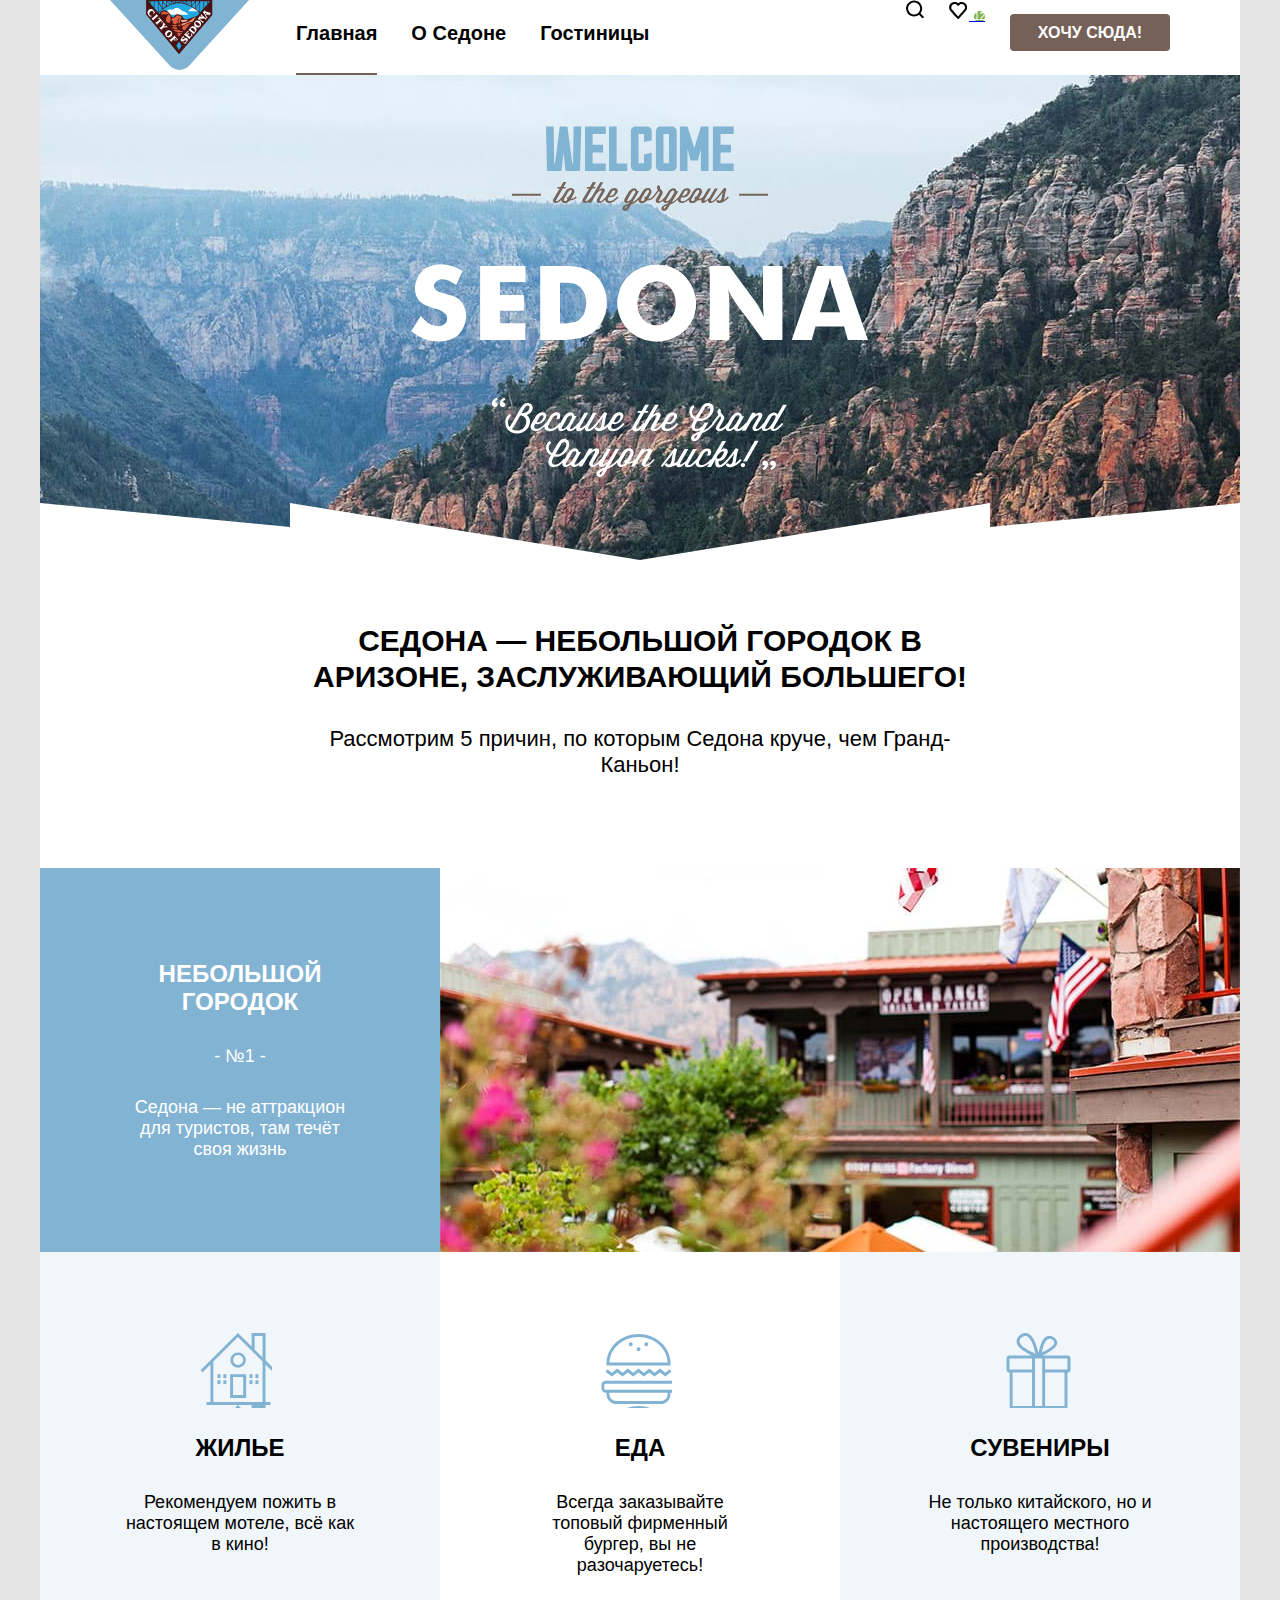
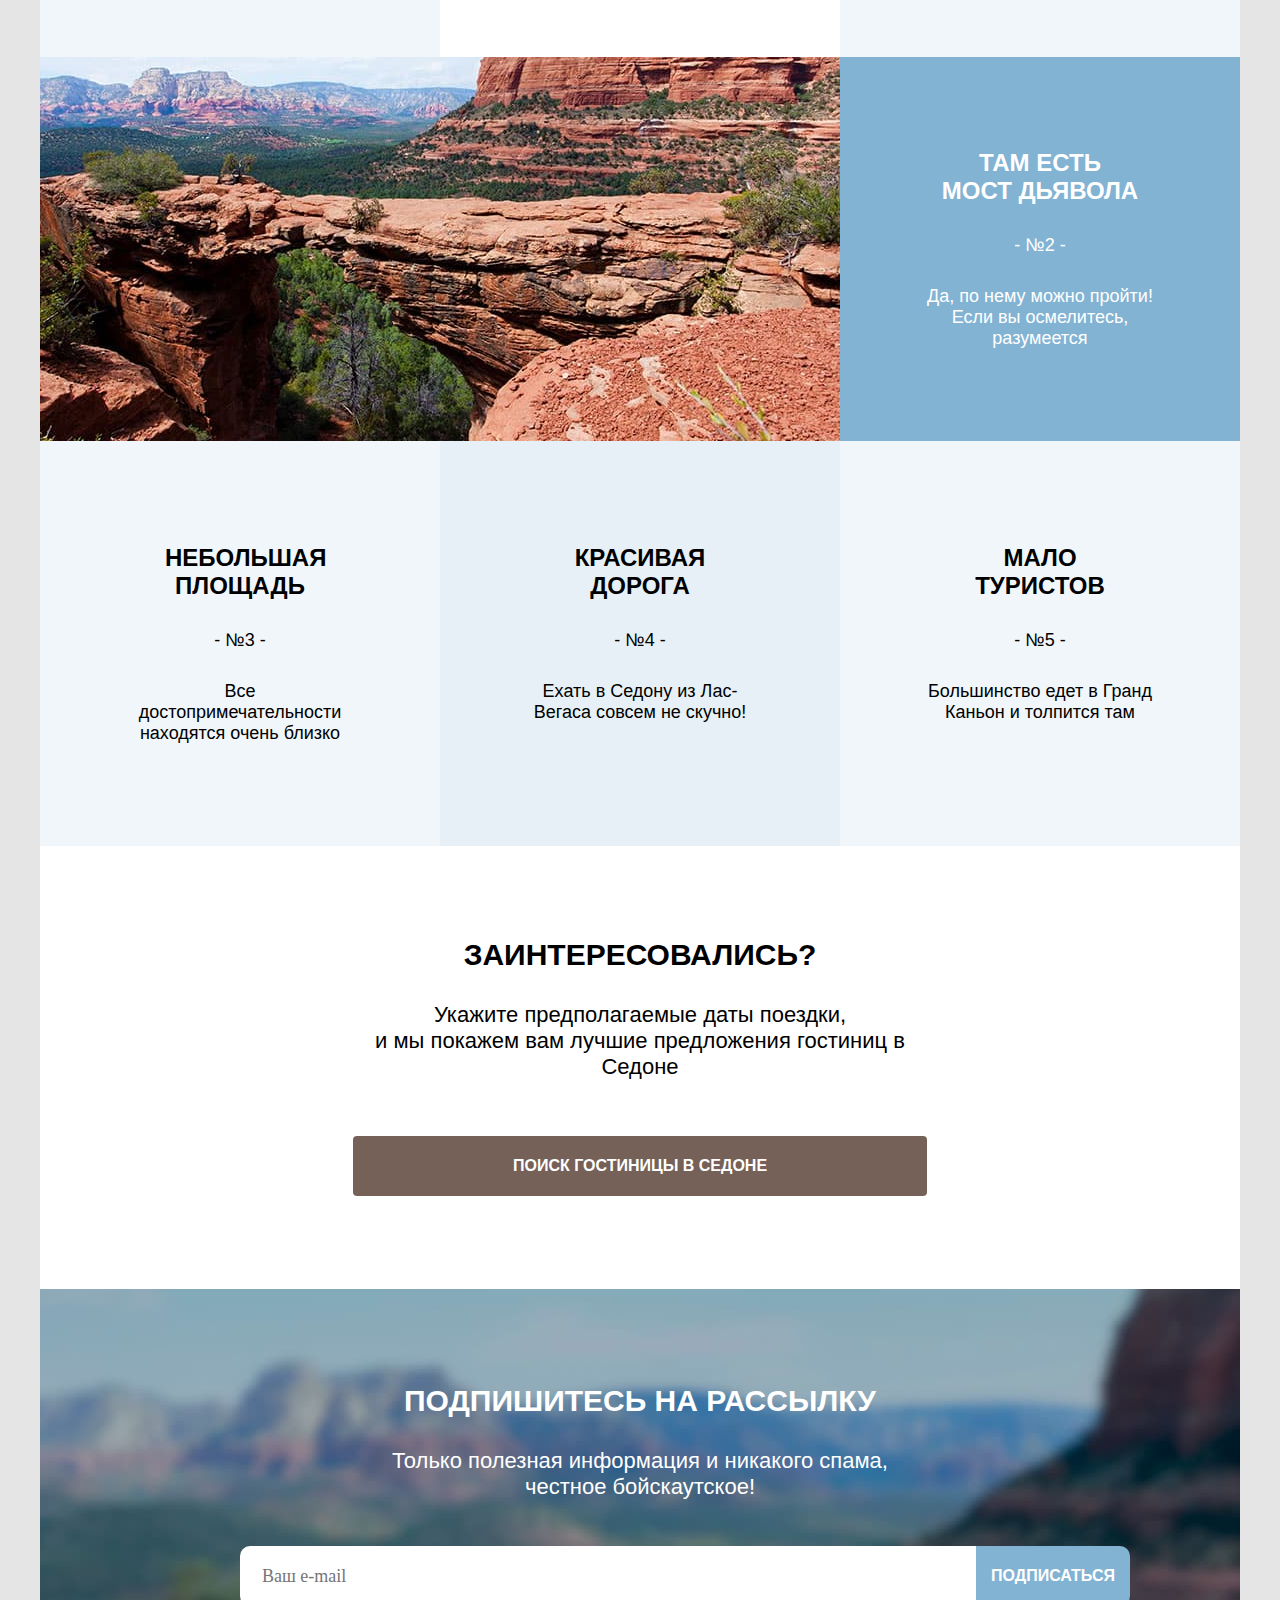
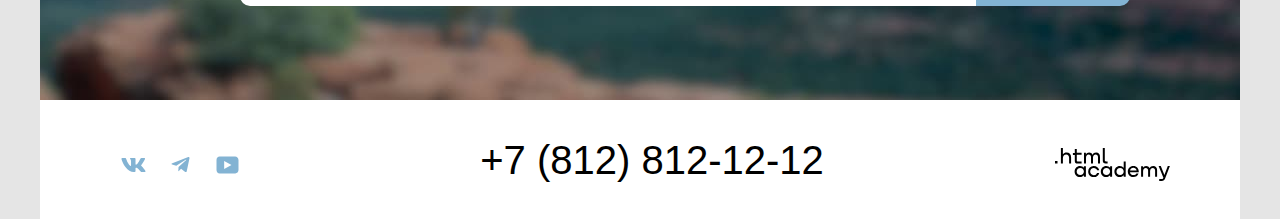
==== index.html @ db8309fd "добавляет микросетки и гриды" ====
<!DOCTYPE html>
<html lang="ru">

  <head>
    <meta charset="utf-8" />
    <link rel="stylesheet" href="styles/styles.css">
    <title>HTML Academy: Седона</title>
  </head>

  <body>
    <div class="page-container">
      <header class="page-header">
        <nav class="navigation">
          <span class="navigation-logo" href="#">
            <img class="page-header-logo" src="images/logo.svg" height="70px" width="139px" alt="Логотип Седона" />
          </span>
          <ul class="navigation-list">
            <li class="navigation-item navigation-item-main">Главная</li>
            <li class="navigation-item">
              <a class="navigation-link" href="#">О Седоне</a>
            </li>
            <li class="navigation-item">
              <a class="navigation-link" href="catalog.html">Гостиницы</a>
            </li>
          </ul>
          <ul class="navigation-user">
            <li class="navigation-user-item">
              <a class="navigation-user-link" href="#">
                <svg class="navigation-user-icon" aria-hidden="true" focusable="false" width="18px" height="18px"
                  xmlns="http://www.w3.org/2000/svg">
                  <path fill-rule="evenodd" clip-rule="evenodd"
                    d="M18.1585 17.05L14.448 13.35C15.4508 12.05 16.1528 10.35 16.1528 8.44995C16.1528 4.04995 12.5426 0.449951 8.13013 0.449951C3.71764 0.449951 0.107422 4.14995 0.107422 8.54995C0.107422 12.95 3.71764 16.55 8.13013 16.55C9.93524 16.55 11.6401 15.95 13.044 14.85L16.7545 18.55L18.1585 17.05ZM8.13013 14.55C4.82076 14.55 2.1131 11.85 2.1131 8.54995C2.1131 5.24995 4.82076 2.54995 8.13013 2.54995C11.4395 2.54995 14.1472 5.24995 14.1472 8.54995C14.1472 11.85 11.4395 14.55 8.13013 14.55Z" />
                </svg>
                <span class="visually-hidden">Поиск</span>
              </a>
            </li>
            <li class="navigation-user-item">
              <a class="navigation-user-link" href="#">
                <svg class="navigation-user-icon" xmlns="http://www.w3.org/2000/svg" width="21" height="20"
                  viewBox="0 0 21 20" fill="none">
                  <path
                    d="M10.0143 19C9.71426 19 9.41426 18.9 9.21426 18.6C3.81426 12.5 2.51426 11.1 2.21426 10.7C1.51426 9.8 1.11426 8.6 1.11426 7.4C1.11426 4.4 3.51426 2 6.61426 2C7.91426 2 9.11426 2.5 10.1143 3.3C11.1143 2.5 12.4143 2 13.6143 2C16.6143 2 19.1143 4.4 19.1143 7.4C19.1143 8.7 18.6143 9.9 17.8143 10.8L10.8143 18.7C10.6143 18.9 10.4143 19 10.0143 19ZM4.01426 9.5C4.31426 9.9 7.51426 13.5 10.1143 16.4L16.3143 9.4C16.8143 8.9 17.0143 8.2 17.0143 7.4C17.0143 5.6 15.5143 4.1 13.7143 4.1C12.7143 4.1 11.7143 4.6 11.0143 5.4C10.7143 5.7 10.4143 5.8 10.1143 5.8C9.81426 5.8 9.51426 5.6 9.31426 5.4C8.61426 4.6 7.61426 4.1 6.61426 4.1C4.81426 4.1 3.31426 5.6 3.31426 7.4C3.21426 8.3 3.61426 9 4.01426 9.5C3.91426 9.5 3.91426 9.5 4.01426 9.5Z"
                    fill="black" />
                </svg>
                <span class="visually-hidden">Избранное</span>
                <span class="likes-number">12</span>
              </a>
            </li>
            <li class="navigation-user-item">
              <a class="button button-basic button-header" href="#">Хочу сюда!</a>
            </li>
          </ul>
        </nav>
      </header>
      <main class="main-index">
        <section class="about">
          <h1 class="visually-hidden">Sedona</h1>
          <img class="main-logo" src="images/welcome_logo.svg" height="352px" width="458px"
            alt="Welcome to the gorgeous Sedona" />
          <div class="about-container">
            <h2 class="visually-hidden">Про Седону</h2>
            <p class="introduction">Седона — небольшой городок в Аризоне, заслуживающий большего!</p>
            <p class="reasons">Рассмотрим 5 причин, по которым Седона круче, чем Гранд-Каньон!</p>
          </div>
        </section>
        <section class="advantages">
          <h2 class="visually-hidden">Преимущества</h2>
          <ul class="advantages-list">
            <li class="advantages-item advantages-item-photo-sedona">
              <div class="advantages-item-text">
                <h3 class="advantages-title-photo">Небольшой городок</h3>
                <p class="advantages-number">- №1 -</p>
                <p class="advantages-description">Седона — не аттракцион для туристов, там течёт своя жизнь</p>
              </div>
            </li>
            <li class="advantages-item">
              <div class="advantages-item-text-sublist">
                <h3 class="advantages-title housing">Жилье</h3>
                <p class="advantages-description">Рекомендуем пожить в настоящем мотеле, всё как в кино!</p>
              </div>
            </li>
            <li class="advantages-item advantages-background">
              <div class="advantages-item-text-sublist">
                <h3 class="advantages-title food">Еда</h3>
                <p class="advantages-description">Всегда заказывайте топовый фирменный бургер, вы не разочаруетесь!</p>
              </div>
            </li>
            <li class="advantages-item">
              <div class="advantages-item-text-sublist">
                <h3 class="advantages-title souvenir">Сувениры</h3>
                <p class="advantages-description">Не только китайского, но и настоящего местного производства!</p>
              </div>
            </li>
            <li class="advantages-item advantages-item-photo-canyon">
              <div class="advantages-item-text">
                <h3 class="advantages-title-photo">Там есть <br> мост дьявола</h3>
                <p class="advantages-number">- №2 -</p>
                <p class="advantages-description">Да, по нему можно пройти! Если вы осмелитесь, разумеется</p>
              </div>
            </li>
            <li class="advantages-item">
              <div class="advantages-item-text-main">
                <h3 class="advantages-title">Небольшая площадь</h3>
                <p class="advantages-number">- №3 -</p>
                <p class="advantages-description">Все достопримечательности находятся очень близко</p>
              </div>
            </li>
            <li class="advantages-item advantages-sub-background">
              <div class="advantages-item-text-main">
                <h3 class="advantages-title">Красивая дорога</h3>
                <p class="advantages-number">- №4 -</p>
                <p class="advantages-description">Ехать в Седону из Лас-Вегаса совсем не скучно!</p>
              </div>
            </li>
            <li class="advantages-item">
              <div class="advantages-item-text-main">
                <h3 class="advantages-title">Мало туристов</h3>
                <p class="advantages-number">- №5 -</p>
                <p class="advantages-description">Большинство едет в Гранд Каньон и толпится там</p>
              </div>
            </li>
          </ul>
        </section>
        <section class="hotel-search">
          <h2 class="visually-hidden">Поиск отеля</h2>
          <p class="search-question">Заинтересовались?</p>
          <p class="search-description">Укажите предполагаемые даты поездки, <br> и мы покажем вам лучшие предложения
            гостиниц в Седоне</p>
          <a class="button button-hotel-search" href="catalog.html">Поиск гостиницы в Седоне</a>
        </section>
      </main>
      <footer class="page-footer">
        <section class="newsletter-index">
          <h2 class="page-footer-title">Подпишитесь на рассылку</h2>
          <p class="page-footer-text">Только полезная информация и никакого спама, <br> честное бойскаутское!</p>
          <form class="newsletter-form" action="#" method="post">
            <label class="visually-hidden" for="newsletter-email">Email</label>
            <input class="field" type="email" placeholder="Ваш e-mail" name="newsletter-email" id="newsletter-email"
              required />
            <button class="button newsletter-button" type="submit">Подписаться</button>
          </form>
        </section>
        <div class="page-footer-container">
          <section class="footer-social">
            <h2 class="visually-hidden">Социальные сети</h2>
            <ul class="footer-social-list">
              <li class="footer-social-item">
                <a class="button" href="https://vk.com/htmlacademy">
                  <svg class="footer-social-icon" xmlns="http://www.w3.org/2000/svg" width="25" height="14"
                    viewBox="0 0 25 14" fill="none">
                    <path fill-rule="evenodd" clip-rule="evenodd"
                      d="M23.9498 0.948C24.1158 0.402 23.9498 0 23.1548 0H20.5298C19.8618 0 19.5538 0.347 19.3868 0.73C19.3868 0.73 18.0518 3.926 16.1608 6.002C15.5488 6.604 15.2708 6.795 14.9368 6.795C14.7698 6.795 14.5188 6.604 14.5188 6.057V0.948C14.5188 0.292 14.3348 0 13.7788 0H9.65076C9.23376 0 8.98276 0.304 8.98276 0.593C8.98276 1.214 9.92876 1.358 10.0258 3.106V6.904C10.0258 7.737 9.87276 7.888 9.53876 7.888C8.64876 7.888 6.48376 4.677 5.19876 1.003C4.94976 0.288 4.69776 0 4.02676 0H1.39976C0.649756 0 0.499756 0.347 0.499756 0.73C0.499756 1.412 1.38976 4.8 4.64476 9.281C6.81476 12.341 9.86976 14 12.6528 14C14.3218 14 14.5278 13.632 14.5278 12.997V10.684C14.5278 9.947 14.6858 9.8 15.2148 9.8C15.6048 9.8 16.2718 9.992 17.8298 11.467C19.6098 13.216 19.9028 14 20.9048 14H23.5298C24.2798 14 24.6558 13.632 24.4398 12.904C24.2018 12.18 23.3518 11.129 22.2248 9.882C21.6128 9.172 20.6948 8.407 20.4158 8.024C20.0268 7.533 20.1378 7.314 20.4158 6.877C20.4158 6.877 23.6158 2.451 23.9488 0.948H23.9498Z"
                      fill="#83B3D3" />
                  </svg>
                  <span class="visually-hidden">Вконтакте</span>
                </a>
              </li>
              <li class="footer-social-item">
                <a class="button" href="https://t.me/htmlacademy">
                  <svg class="footer-social-icon" xmlns="http://www.w3.org/2000/svg" width="19" height="16"
                    viewBox="0 0 19 16" fill="none">
                    <path
                      d="M17.2853 0.0992597L1.34073 6.24776C0.252584 6.68481 0.258879 7.29184 1.14109 7.56253L5.23469 8.83953L14.7061 2.8637C15.1539 2.59121 15.5631 2.7378 15.2268 3.03636L7.55308 9.96185H7.55128L7.55308 9.96275L7.2707 14.1823C7.68438 14.1823 7.86693 13.9925 8.09895 13.7686L10.0873 11.8351L14.2232 14.89C14.9858 15.31 15.5334 15.0941 15.7232 14.1841L18.4382 1.38885C18.7161 0.274623 18.0128 -0.229883 17.2853 0.0992597Z"
                      fill="#83B3D3" />
                  </svg>
                  <span class="visually-hidden">Телеграм</span>
                </a>
              </li>
              <li class="footer-social-item">
                <a class="button" href="https://www.youtube.com/user/htmlacademyru">
                  <svg class="footer-social-icon" xmlns="http://www.w3.org/2000/svg" width="23" height="18"
                    viewBox="0 0 23 18" fill="none">
                    <path
                      d="M19.1072 0.5H3.67437C1.81368 0.5 0.500244 2.09375 0.500244 3.9V13.9937C0.500244 15.9062 1.81368 17.5 3.67437 17.5H19.3261C20.9679 17.5 22.5002 15.9062 22.5002 14.1V3.9C22.2813 2.09375 20.9679 0.5 19.1072 0.5ZM8.16194 13.0375V4.9625L15.4953 9L8.16194 13.0375Z"
                      fill="#83B3D3" />
                  </svg>
                  <span class="visually-hidden">Ютьюб</span>
                </a>
              </li>
            </ul>
          </section>
          <section class="telephone">
            <h2 class="visually-hidden">Номер телефона</h2>
            <address class="telephone-contact">
              <a class="telephone-number" href="tel:88128121212">+7 (812) 812-12-12</a>
            </address>
          </section>
          <section class="logo">
            <h2 class="visually-hidden">Логотип</h2>
            <img class="logo-footer" src="images/Academy_logo.svg" height="33px" width="115px"
              alt="HTML Academy логотип" />
          </section>
        </div>
      </footer>
    </div>
  </body>

</html>
---- styles/styles.css ----
@font-face {
  font-family: "PT Sans";
  font-weight: 400;
  font-style: normal;
  src: url("../fonts/ptsans-400.woff2");
  font-display: swap;
}
@font-face {
  font-family: "PT Sans";
  font-weight: 700;
  font-style: normal;
  src: url("../fonts/ptsans-700.woff2");
  font-display: swap;
}
html {
  height: 100%;
}
body  {
  margin: 0;
  display: flex;
  flex-direction: column;
  min-height: 100%;
  font-family: "PT Sans", sans-serif;
  font-size: 18px;
  line-height: 21px;
  color: #000000;
  background-color: #E5E5E5;
}
.main-index {
  margin: 0;
  padding: 0;
  flex-grow: 1;
}
.page-container {
  margin: 0 auto;
  width: 1200px;
  background-color: #ffffff;
  display: flex;
  flex-direction: column;
  flex-grow: 1;
}
.visually-hidden {
  position: absolute;
  width: 1px;
  height: 1px;
  margin: -1px;
  padding: 0;
  border: 0;
  clip: rect(0 0 0 0);
  overflow: hidden;
}
.page-header {
  color: #000000;
  background-color: #ffffff;
}
.navigation {
  display: flex;
  margin: 0 auto;
  width: 1060px;
}
.navigation-logo {
  margin: 0;
  padding: 0;
  display: block;
}
.page-header-logo {
  margin: 0;
  padding: 0;
}
.navigation-list {
  display: flex;
  flex-wrap: wrap;
  margin: 0;
  padding: 0;
  width: 390px;
  margin-left: 30px;
  font-size: 20px;
  line-height: 26px;
  list-style-type: none;
}
.navigation-user {
  display: flex;
  flex-wrap: wrap;
  max-width: 270px;
  margin: 0;
  padding: 0;
  margin-left: auto;
  list-style-type: none;
}
.navigation-user-item {
  min-width: 42px;
}
.navigation-user-link {
  position: absolute;
}
.navigation-user-icon {
  position: relative;
  top: 0;
  left: 0;
  bottom: 0;
  right: 0;
  margin: auto;
}
.navigation-item {
  margin: 0;
  padding: 0;
  padding-top: 20px;
  padding-bottom: 14px;
  margin-right: 34px;
  font-weight: bold;
}
.navigation-item:first-child {
  margin-left: 17px;
}
.navigation-item:last-child {
  margin-right: 0;
}
.navigation-item-hotel, .navigation-item-main {
  border-bottom: 2px solid #756157;
}

.navigation-link {
  margin: 0;
  padding: 0;
  display: block;
  font-size: 20px;
  line-height: 26px;
  text-decoration: none;
  text-align: center;
  font-weight: bold;
  color: inherit;
}
.likes-number {
  background-color: #7DB54F;
  width: 20px;
  height: 20px;
  border-radius: 10px;
  font-size: 10px;
  line-height: 13px;
  color: #ffffff;
  text-align: center;
}
.button {
  font-family: inherit;
  text-decoration: none;
  text-align: center;
  text-transform: uppercase;
  color: #ffffff;
  font-size: 16px;
  line-height: 20px;
  border-radius: 4px;
}
.button-basic {
  background-color: #756157;
  font-size: 16px;
  line-height: 20px;
  padding: 9px 15px 8px;
}
.button-header {
  margin: 14px 0;
  margin-left: 20px;
  padding: 9px 15px 8px;
  border-radius: 4px;
  width: 160px;
  text-decoration: none;
  text-align: center;
  font-weight: bold;
  display: block;
  box-sizing: border-box;
}
.button-favourite {
  background-color: #82B3D3;
  font-size: 16px;
  line-height: 20px;
  padding: 9px 15px 8px;
  border-radius: 4px;
  border: 0 solid #82B3D3;
}
.about {
  background-image: url("../images/background-images/index-background.jpeg");
  background-repeat: no-repeat;
  background-size: 100% auto;
  width: 1200px;
}
.main-logo {
  display: block;
  margin: 0 auto;
  padding-top: 51px;
  padding-bottom: 82px;
}
.about-container::before {
  display: block;
  content: "";
  width: 100%;
  min-height: 57px;
  position: absolute;
  top: -57px;
  left: 0;
  background-image: url("../images/devider.svg");
}
.logo {
  display: block;
  margin: 0;
  padding: 0;
  margin-left: auto;
}
.introduction {
  padding: 0;
  display: block;
  margin: 0;
  margin-bottom: 31px;
  font-size: 30px;
  font-weight: bold;
  line-height: 36px;
  color: #000000;
  text-transform: uppercase;
}
.about-container {
  margin: 0;
  padding: 63px 270px 90px;
  text-align: center;
  position: relative;
  background-color: #ffffff;
}
.reasons {
  font-size: 22px;
  line-height: 26px;
  color: #000000;
  margin: 0;
}
.advantages {
  margin: 0;
  padding: 0;
}
.advantages-list {
  display: flex;
  justify-content: space-between;
  flex-wrap: wrap;
  text-align: center;
  list-style-type: none;
  margin: 0;
  padding: 0;
}
.advantages-item {
  width: 400px;
  background-color: #F0F6FA;
}
.advantages-item-text {
  width: 400px;
  box-sizing: border-box;
  padding: 92px 85px;
}
.advantages-number {
  margin: 0;
  margin-bottom: 30px;
  padding: 0;
}
.advantages-description {
  margin: 0;
  padding: 0;
}
.advantages-item-text-sublist {
  padding: 80px 85px 81px;
  position: relative;
}
.advantages-item-text-main {
  padding: 103px 85px 102px;
}
.advantages-title {
  font-size: 24px;
  line-height: 28px;
  color: #000000;
  text-transform: uppercase;
  margin: 0 40px 30px;
}
.housing, .food, .souvenir {
  padding-top: 102px;
}
.housing::before {
  display: block;
  position: absolute;
  content: "";
  left: 160px;
  top: 81px;
  width: 72px;
  min-height: 75px;
  background-image: url("../images/house.svg");
}
.food::before {
  display: block;
  position: absolute;
  content: "";
  left: 160px;
  top: 81px;
  width: 72px;
  min-height: 75px;
  background-image: url("../images/food.svg");
}
.souvenir::before {
  display: block;
  position: absolute;
  content: "";
  left: 160px;
  top: 81px;
  width: 72px;
  min-height: 75px;
  background-image: url("../images/souvenir.svg");
}
.advantages-title-photo {
  font-size: 24px;
  line-height: 28px;
  color: #ffffff;
  margin: 0;
  padding: 0;
  margin-bottom: 30px;
  text-transform: uppercase;
}
.advantages-item-photo-sedona {
  display: flex;
  width: 100%;
  color: #ffffff;
  background-color: #82B3D3;
}
.advantages-item-photo-canyon {
  display: flex;
  width: 100%;
  color: #ffffff;
  background-color: #82B3D3;
}
.advantages-item-photo-sedona::after {
  display: block;
  content: "";
  width: 800px;
  min-height: 384px;
  background-image: url("../images/background-images/advatnages_photo_city.jpeg");
}
.advantages-item-photo-canyon::before {
  display: block;
  content: "";
  width: 800px;
  min-height: 384px;
  background-image: url("../images/background-images/advantages_photo_canyon.jpeg");
}
.advantages-background {
  background-color: #ffffff;
}
.advantages-sub-background {
  background-color: #E6F0F6;
}
.hotel-search {
  background-color: #ffffff;
  text-align: center;
  margin: 0;
  padding: 91px 304px 93px;
}
.search-question {
  font-weight: bold;
  font-size: 30px;
  line-height: 36px;
  text-transform: uppercase;
  margin: 0;
  padding: 0;
  margin-bottom: 29px;
  display: block;
}
.search-description {
  font-size: 22px;
  line-height: 26px;
  padding: 0;
  margin: 0;
  margin-bottom: 56px;
}
.button-hotel-search {
  display: block;
  margin: 0 9px;
  padding: 12px 15px;
  background-color: #756157;
  font-weight: bold;
  line-height: 36px;
}
.page-footer {
  width: 1200px;
  margin: 0 auto;
  text-align: center;
  background-color: #ffffff;
}
.page-footer-container {
  display: flex;
  justify-content: space-between;
  margin: 0 auto;
  width: 1060px;
  padding: 40px 0 30px;
}
.footer-social {
  width: 142;
  margin-right: 41px;
  display: flex;
}
.footer-social-list {
  margin: 0;
  padding: 0;
  list-style-type: none;
  color: #000000;
  display: flex;
  flex-wrap: wrap;
}
.footer-social-item {
  position: relative;
  width: 47px;
  min-height: 40px;
}
.footer-social-icon {
  position: absolute;
  top: 0;
  bottom: 0;
  left: 0;
  right: 0;
  margin: auto;
}
.newsletter-index {
  background-image: url("../images/background-images/background_blured.jpeg");
  background-color: #82B3D3;
  background-repeat: no-repeat;
  margin: 0;
  padding: 94px 200px;
}
.newsletter-button {
  line-height: 36px;
  padding: 12px 15px;
  margin: 0;
  background-color: #82B3D3;
  border-radius: 0 10px 10px 0;
  border: 0;
  font-weight: bold;
}
.field {
  padding: 20px 491px 19px 22px;
  border: 0;
  background-color: #ffffff;
  font-family: 'PT Sans';
  font-size: 18px;
  line-height: 21px;
  border-radius: 10px 0 0 10px;
}
.field-catalog {
  background-color: #F2F2F2;
}
.newsletter-index-catalog {
  background-color: #ffffff;
  margin: 0;
  padding: 94px 200px;
}
.page-footer-title-catalog {
  font-weight: bold;
  font-size: 30px;
  line-height: 36px;
  text-transform: uppercase;
  color: #000000;
  margin: 0;
  padding: 0;
  margin-bottom: 29px;
}
.page-footer-text-catalog {
  font-size: 22px;
  line-height: 26px;
  color: #000000;
  margin: 0;
  padding: 0;
  margin-bottom: 46px;
}
.page-footer-title {
  font-weight: bold;
  font-size: 30px;
  line-height: 36px;
  text-transform: uppercase;
  color: #ffffff;
  margin: 0;
  padding: 0;
  margin-bottom: 29px;
}
.page-footer-text {
  font-size: 22px;
  line-height: 26px;
  color: #ffffff;
  margin: 0;
  margin-bottom: 46px;
}
.newsletter-form {
  display: flex;
  padding: 0;
  margin: 0;
}
.telephone {
  width: 720px;
  margin-right: 41px;
}
.telephone-contact {
  font-style: normal;
  font-size: 40px;
  line-height: 40px;
}
.telephone a {
  text-decoration: none;
  color: #000000;
}
.logo-footer {
  display: block;
  margin: 0;
  padding: 0;
  padding-top: 8px;
  padding-bottom: 8px;
}
.catalog, .catalog-filter {
  color: #ffffff;
}
.catalog {
  background-image: url("../images/background-images/background_blured_catalog.jpeg");
  background-repeat: no-repeat;
  padding: 35px 70px 70px;
}
.catalog-container {
  margin: 35px 70px;
}
.catalog-title {
  font-weight: bold;
  font-size: 60px;
  line-height: 78px;
  text-align: left;
  margin: 0;
}
.catalog-main-container {
  padding: 0;
  margin: 0 auto;
}
.breadcrumbs {
  list-style-type: none;
  display: flex;
  margin: 0;
  padding: 0;
  padding-bottom: 40px;
}
.catalog-filter {
  display: flex;
  justify-content: space-between;
}
.catalog-filter-group, .hotel-price-range {
  border: 0;
}
.hotel-price-range {
  display: flex;
}
.hotel-price {
  margin: 0;
  padding: 0;
  border: 2px solid #ffffff;
  background: border-box;
  border-radius: 4px;
}
.hotel-min-price {
  border-radius: 4px 0 0 4px;
}
.hotel-max-price {
  border-radius: 0 4px 4px 0;
}
.catalog-filter-title {
  margin-bottom: 30px;
  font-size: 20px;
  line-height: 26px;
  font-weight: bold;
}
.catalog-filter-list {
  list-style-type: none;
  margin: 0;
  padding: 0;
}
.catalog-filter-item {
  margin-bottom: 15px;
}
.catalog-filter-item:last-child {
  margin-bottom: 0;
}
.infrastructure {
  width: 150px;
  margin: 0;
  margin-right: 70px;
  padding: 0;
}
.accomodation {
  width: 145px;
  margin: 0;
  margin-right: 175px;
  padding: 0;
}
.found-hotels {
  font-size: 30px;
  line-height: 36px;
  font-weight: bold;
  text-transform: uppercase;
  margin: 0;
  padding: 0;
  margin-right: 191px;
}
.button-submit {
  padding: 14px 15px;
  background-color: #82B3D3;
  color: #ffffff;
  border-radius: 4px;
}
.button-reset {
  font-size: 16px;
  line-height: 20px;
}
.select-control {
  padding: 14px 129px 20px 14px;
  font-size: 18px;
  font-family: inherit;
  line-height: 21px;
  border: 2px solid #E5E5E5;
  border-radius: 4px;
}
.hotel-card-name {
  margin: 0;
  padding: 0;
  font-weight: Bold;
  font-size: 24px;
  line-height: 28px;
  color: #000000;
}
.hotel-rating-numbers {
  display: block;
  margin: 0;
  padding: 9px 22px 8px 23px;
  background-color: #F2F2F2;
  text-align: center;
  border-radius: 4px;
  border: 0 solid;
  font-size: 16px;
  line-height: 20px;
  text-transform: uppercase;
}
.hotel-rating-star {
  padding: 10px 6px 10px 0;
}
.hotel-card-title-link {
  grid-column: 1 /3;
  text-decoration: none;
  color: inherit;
}
.newsletter-catalog {
  background-color: #ffffff;
  color: #000000;
}
.hotel-rating {
  display: flex;
  margin: 0;
  padding: 0;
  list-style-type: none;
}
.hotel-card-list {
  display: flex;
  flex-wrap: wrap;
  list-style-type: none;
  margin: 0;
  padding: 0 71px 66px 73px;
}
.hotel-card{
  display: grid;
  grid-template-columns: 140px 140px;
  grid-gap: 16px 20px;
  padding: 20px;
  margin-right: 18px;
}
.hotel-card:nth-child(3n) {
  margin-right: 0;
}
.hotel-card-type, .hotel-card-price {
  margin: 0;
  padding: 0;
}
.hotel-card-link {
  grid-column: 1 / 3;
}
.hotel-card-photo {
  max-width: 100%;
}
.search-results-container {
  display: flex;
  flex-direction: row;
  padding: 50px 71px 0 72px;
  margin: 0;
  margin-bottom: 56px;
}
.found-hotels {
  margin: 0;
  margin-right: 191px;
  padding: 0;
}
.catalog-container-title {
  margin: 0;
  display: block;
  padding: 0;
}
.pagination {
  display: flex;
  margin: 0;
  padding: 30px 70px 25px 73px;
}
.pagination-list {
  display: flex;
  list-style-type: none;
  margin: 0;
  padding: 0;
}
.pagination-link {
  display: block;
  width: 60px;
  min-height: 60px;
  padding: 11px 25px 13px 23px;
  box-sizing: border-box;
  line-height: 36px;
  font-weight: bold;
  margin-right: 8px;
  background-color: #82B3D3;
  border-radius: 4px;
  text-decoration: none;
  color: #ffffff;
}
/* .pagination-link:last-child {
  margin-right: 0;
} */
.pagination-link-current {
  background-color: #F2F2F2;
  color: #000000;
}
.hotels-on-page {
  margin-left: auto;
}
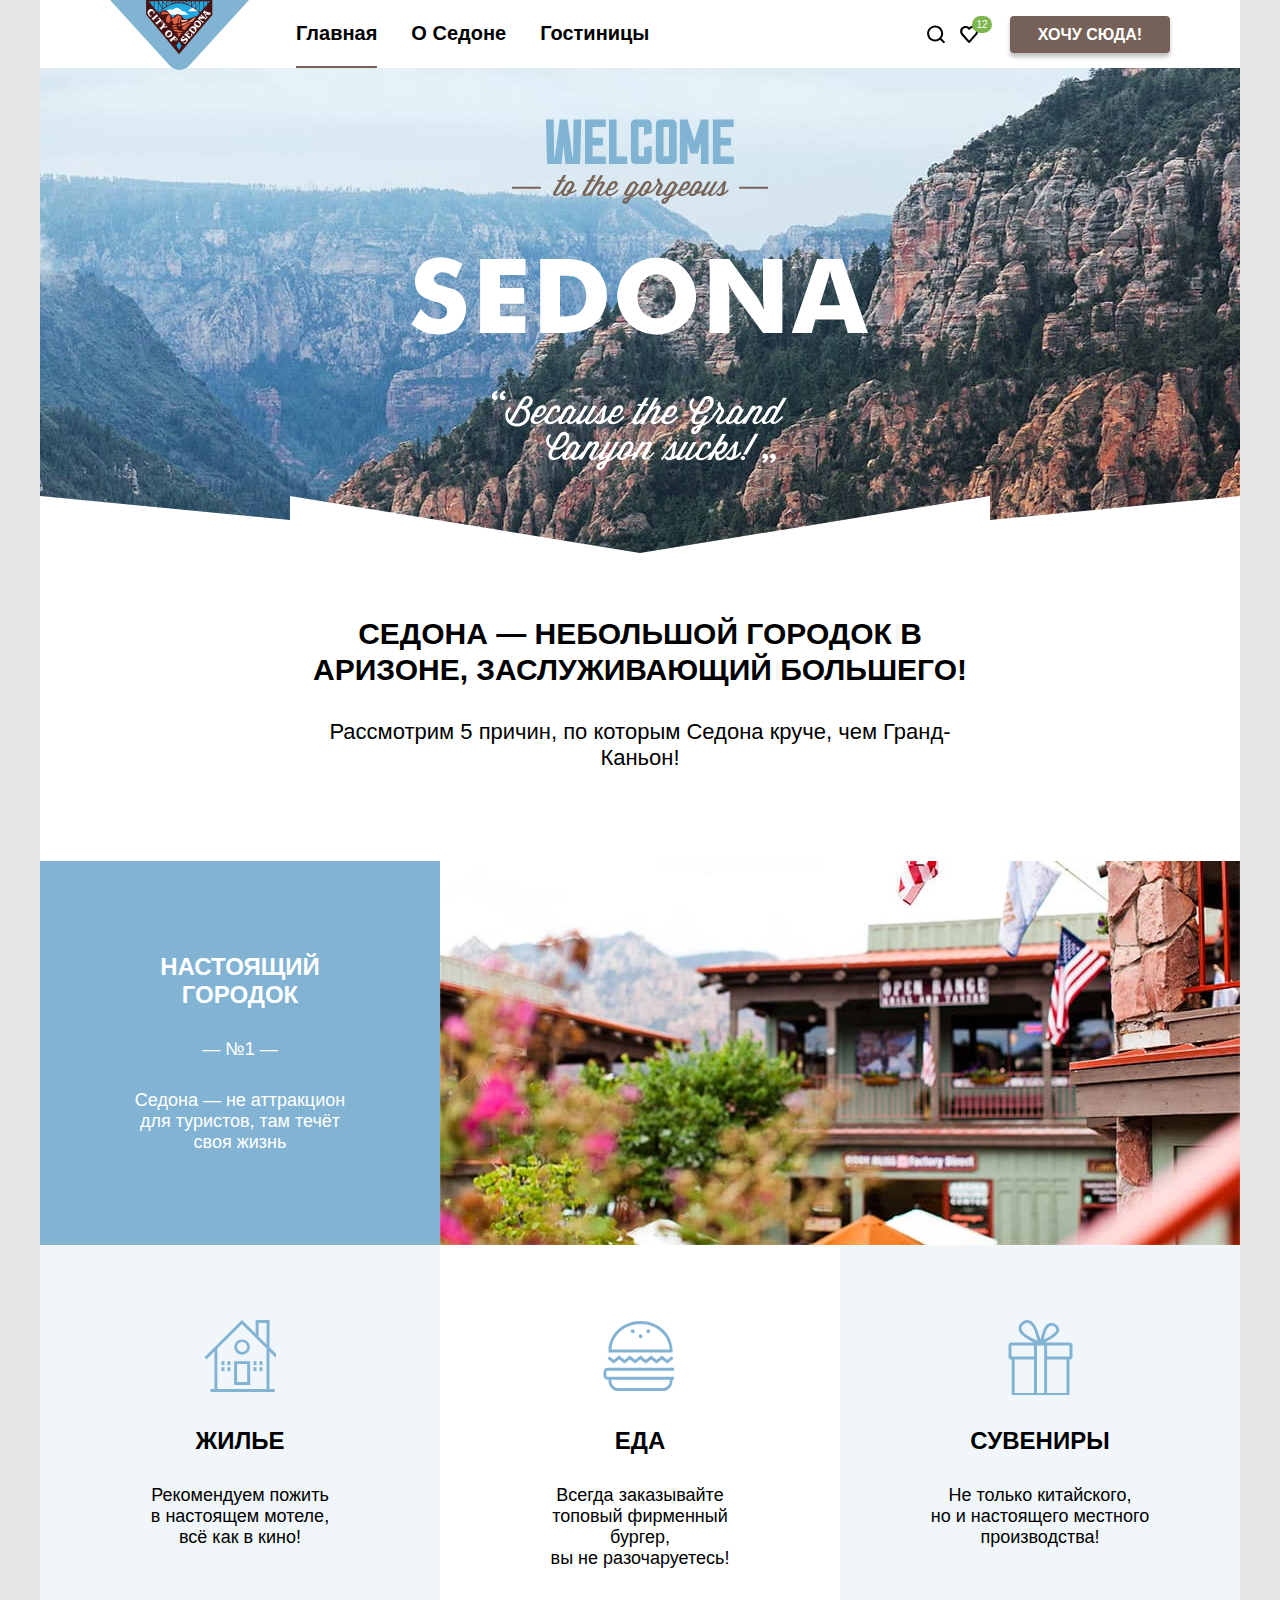
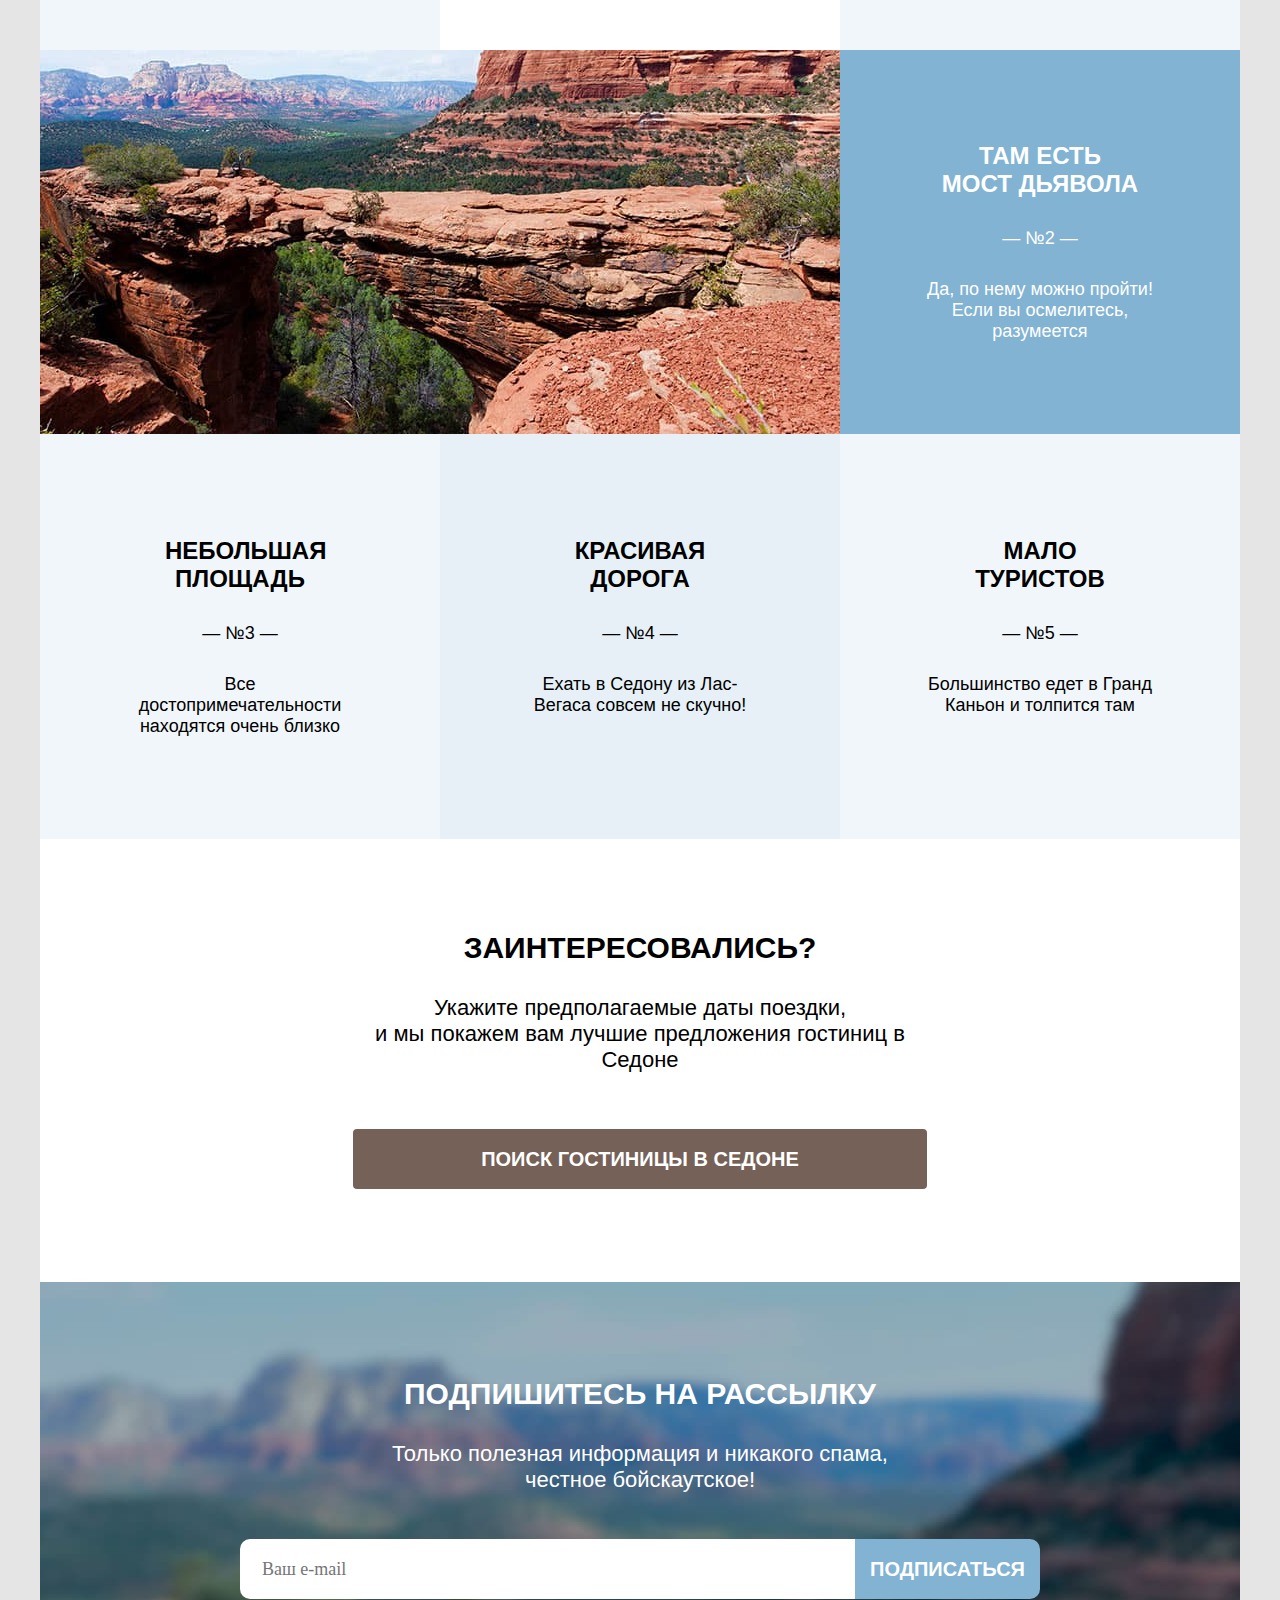
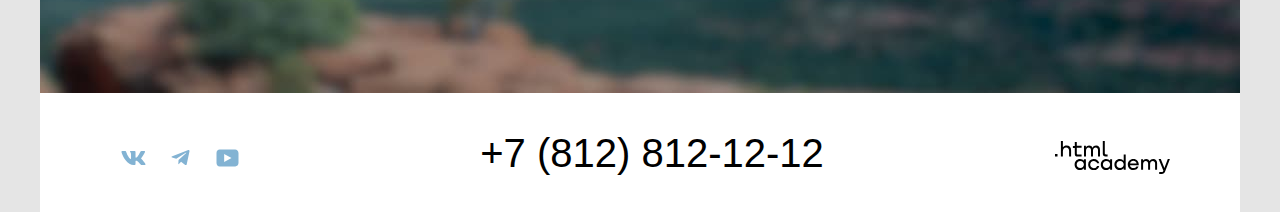
==== commit 94daf10e: "добавляет состояния" ====
--- a/index.html
+++ b/index.html
@@ -68,54 +68,56 @@
           <ul class="advantages-list">
             <li class="advantages-item advantages-item-photo-sedona">
               <div class="advantages-item-text">
-                <h3 class="advantages-title-photo">Небольшой городок</h3>
-                <p class="advantages-number">- №1 -</p>
+                <h3 class="advantages-title-photo">Настоящий городок</h3>
+                <p class="advantages-number">&mdash; №1 &mdash;</p>
                 <p class="advantages-description">Седона — не аттракцион для туристов, там течёт своя жизнь</p>
               </div>
             </li>
             <li class="advantages-item">
               <div class="advantages-item-text-sublist">
                 <h3 class="advantages-title housing">Жилье</h3>
-                <p class="advantages-description">Рекомендуем пожить в настоящем мотеле, всё как в кино!</p>
+                <p class="advantages-description">Рекомендуем пожить<br> в настоящем мотеле,<br> всё как в кино!</p>
               </div>
             </li>
             <li class="advantages-item advantages-background">
               <div class="advantages-item-text-sublist">
                 <h3 class="advantages-title food">Еда</h3>
-                <p class="advantages-description">Всегда заказывайте топовый фирменный бургер, вы не разочаруетесь!</p>
+                <p class="advantages-description">Всегда заказывайте<br> топовый фирменный бургер,<br> вы не
+                  разочаруетесь!</p>
               </div>
             </li>
             <li class="advantages-item">
               <div class="advantages-item-text-sublist">
                 <h3 class="advantages-title souvenir">Сувениры</h3>
-                <p class="advantages-description">Не только китайского, но и настоящего местного производства!</p>
+                <p class="advantages-description">Не только китайского,<br> но и настоящего местного<br> производства!
+                </p>
               </div>
             </li>
             <li class="advantages-item advantages-item-photo-canyon">
               <div class="advantages-item-text">
                 <h3 class="advantages-title-photo">Там есть <br> мост дьявола</h3>
-                <p class="advantages-number">- №2 -</p>
+                <p class="advantages-number">&mdash; №2 &mdash;</p>
                 <p class="advantages-description">Да, по нему можно пройти! Если вы осмелитесь, разумеется</p>
               </div>
             </li>
             <li class="advantages-item">
               <div class="advantages-item-text-main">
                 <h3 class="advantages-title">Небольшая площадь</h3>
-                <p class="advantages-number">- №3 -</p>
+                <p class="advantages-number">&mdash; №3 &mdash;</p>
                 <p class="advantages-description">Все достопримечательности находятся очень близко</p>
               </div>
             </li>
             <li class="advantages-item advantages-sub-background">
               <div class="advantages-item-text-main">
                 <h3 class="advantages-title">Красивая дорога</h3>
-                <p class="advantages-number">- №4 -</p>
+                <p class="advantages-number">&mdash; №4 &mdash;</p>
                 <p class="advantages-description">Ехать в Седону из Лас-Вегаса совсем не скучно!</p>
               </div>
             </li>
             <li class="advantages-item">
               <div class="advantages-item-text-main">
                 <h3 class="advantages-title">Мало туристов</h3>
-                <p class="advantages-number">- №5 -</p>
+                <p class="advantages-number">&mdash; №5 &mdash;</p>
                 <p class="advantages-description">Большинство едет в Гранд Каньон и толпится там</p>
               </div>
             </li>
@@ -124,8 +126,8 @@
         <section class="hotel-search">
           <h2 class="visually-hidden">Поиск отеля</h2>
           <p class="search-question">Заинтересовались?</p>
-          <p class="search-description">Укажите предполагаемые даты поездки, <br> и мы покажем вам лучшие предложения
-            гостиниц в Седоне</p>
+          <p class="search-description">Укажите предполагаемые даты поездки,<br>и мы покажем вам лучшие предложения
+            гостиниц в Седоне<br></p>
           <a class="button button-hotel-search" href="catalog.html">Поиск гостиницы в Седоне</a>
         </section>
       </main>
@@ -145,34 +147,31 @@
             <h2 class="visually-hidden">Социальные сети</h2>
             <ul class="footer-social-list">
               <li class="footer-social-item">
-                <a class="button" href="https://vk.com/htmlacademy">
+                <a class="footer-social-link" href="https://vk.com/htmlacademy">
                   <svg class="footer-social-icon" xmlns="http://www.w3.org/2000/svg" width="25" height="14"
                     viewBox="0 0 25 14" fill="none">
                     <path fill-rule="evenodd" clip-rule="evenodd"
-                      d="M23.9498 0.948C24.1158 0.402 23.9498 0 23.1548 0H20.5298C19.8618 0 19.5538 0.347 19.3868 0.73C19.3868 0.73 18.0518 3.926 16.1608 6.002C15.5488 6.604 15.2708 6.795 14.9368 6.795C14.7698 6.795 14.5188 6.604 14.5188 6.057V0.948C14.5188 0.292 14.3348 0 13.7788 0H9.65076C9.23376 0 8.98276 0.304 8.98276 0.593C8.98276 1.214 9.92876 1.358 10.0258 3.106V6.904C10.0258 7.737 9.87276 7.888 9.53876 7.888C8.64876 7.888 6.48376 4.677 5.19876 1.003C4.94976 0.288 4.69776 0 4.02676 0H1.39976C0.649756 0 0.499756 0.347 0.499756 0.73C0.499756 1.412 1.38976 4.8 4.64476 9.281C6.81476 12.341 9.86976 14 12.6528 14C14.3218 14 14.5278 13.632 14.5278 12.997V10.684C14.5278 9.947 14.6858 9.8 15.2148 9.8C15.6048 9.8 16.2718 9.992 17.8298 11.467C19.6098 13.216 19.9028 14 20.9048 14H23.5298C24.2798 14 24.6558 13.632 24.4398 12.904C24.2018 12.18 23.3518 11.129 22.2248 9.882C21.6128 9.172 20.6948 8.407 20.4158 8.024C20.0268 7.533 20.1378 7.314 20.4158 6.877C20.4158 6.877 23.6158 2.451 23.9488 0.948H23.9498Z"
-                      fill="#83B3D3" />
+                      d="M23.9498 0.948C24.1158 0.402 23.9498 0 23.1548 0H20.5298C19.8618 0 19.5538 0.347 19.3868 0.73C19.3868 0.73 18.0518 3.926 16.1608 6.002C15.5488 6.604 15.2708 6.795 14.9368 6.795C14.7698 6.795 14.5188 6.604 14.5188 6.057V0.948C14.5188 0.292 14.3348 0 13.7788 0H9.65076C9.23376 0 8.98276 0.304 8.98276 0.593C8.98276 1.214 9.92876 1.358 10.0258 3.106V6.904C10.0258 7.737 9.87276 7.888 9.53876 7.888C8.64876 7.888 6.48376 4.677 5.19876 1.003C4.94976 0.288 4.69776 0 4.02676 0H1.39976C0.649756 0 0.499756 0.347 0.499756 0.73C0.499756 1.412 1.38976 4.8 4.64476 9.281C6.81476 12.341 9.86976 14 12.6528 14C14.3218 14 14.5278 13.632 14.5278 12.997V10.684C14.5278 9.947 14.6858 9.8 15.2148 9.8C15.6048 9.8 16.2718 9.992 17.8298 11.467C19.6098 13.216 19.9028 14 20.9048 14H23.5298C24.2798 14 24.6558 13.632 24.4398 12.904C24.2018 12.18 23.3518 11.129 22.2248 9.882C21.6128 9.172 20.6948 8.407 20.4158 8.024C20.0268 7.533 20.1378 7.314 20.4158 6.877C20.4158 6.877 23.6158 2.451 23.9488 0.948H23.9498Z" />
                   </svg>
                   <span class="visually-hidden">Вконтакте</span>
                 </a>
               </li>
               <li class="footer-social-item">
-                <a class="button" href="https://t.me/htmlacademy">
+                <a class="footer-social-link" href="https://t.me/htmlacademy">
                   <svg class="footer-social-icon" xmlns="http://www.w3.org/2000/svg" width="19" height="16"
                     viewBox="0 0 19 16" fill="none">
                     <path
-                      d="M17.2853 0.0992597L1.34073 6.24776C0.252584 6.68481 0.258879 7.29184 1.14109 7.56253L5.23469 8.83953L14.7061 2.8637C15.1539 2.59121 15.5631 2.7378 15.2268 3.03636L7.55308 9.96185H7.55128L7.55308 9.96275L7.2707 14.1823C7.68438 14.1823 7.86693 13.9925 8.09895 13.7686L10.0873 11.8351L14.2232 14.89C14.9858 15.31 15.5334 15.0941 15.7232 14.1841L18.4382 1.38885C18.7161 0.274623 18.0128 -0.229883 17.2853 0.0992597Z"
-                      fill="#83B3D3" />
+                      d="M17.2853 0.0992597L1.34073 6.24776C0.252584 6.68481 0.258879 7.29184 1.14109 7.56253L5.23469 8.83953L14.7061 2.8637C15.1539 2.59121 15.5631 2.7378 15.2268 3.03636L7.55308 9.96185H7.55128L7.55308 9.96275L7.2707 14.1823C7.68438 14.1823 7.86693 13.9925 8.09895 13.7686L10.0873 11.8351L14.2232 14.89C14.9858 15.31 15.5334 15.0941 15.7232 14.1841L18.4382 1.38885C18.7161 0.274623 18.0128 -0.229883 17.2853 0.0992597Z" />
                   </svg>
                   <span class="visually-hidden">Телеграм</span>
                 </a>
               </li>
               <li class="footer-social-item">
-                <a class="button" href="https://www.youtube.com/user/htmlacademyru">
+                <a class="footer-social-link" href="https://www.youtube.com/user/htmlacademyru">
                   <svg class="footer-social-icon" xmlns="http://www.w3.org/2000/svg" width="23" height="18"
                     viewBox="0 0 23 18" fill="none">
                     <path
-                      d="M19.1072 0.5H3.67437C1.81368 0.5 0.500244 2.09375 0.500244 3.9V13.9937C0.500244 15.9062 1.81368 17.5 3.67437 17.5H19.3261C20.9679 17.5 22.5002 15.9062 22.5002 14.1V3.9C22.2813 2.09375 20.9679 0.5 19.1072 0.5ZM8.16194 13.0375V4.9625L15.4953 9L8.16194 13.0375Z"
-                      fill="#83B3D3" />
+                      d="M19.1072 0.5H3.67437C1.81368 0.5 0.500244 2.09375 0.500244 3.9V13.9937C0.500244 15.9062 1.81368 17.5 3.67437 17.5H19.3261C20.9679 17.5 22.5002 15.9062 22.5002 14.1V3.9C22.2813 2.09375 20.9679 0.5 19.1072 0.5ZM8.16194 13.0375V4.9625L15.4953 9L8.16194 13.0375Z" />
                   </svg>
                   <span class="visually-hidden">Ютьюб</span>
                 </a>
@@ -187,8 +186,12 @@
           </section>
           <section class="logo">
             <h2 class="visually-hidden">Логотип</h2>
-            <img class="logo-footer" src="images/Academy_logo.svg" height="33px" width="115px"
-              alt="HTML Academy логотип" />
+            <a class="logo-footer-link" href="https://htmlacademy.ru/">
+              <svg class="logo-footer" xmlns="http://www.w3.org/2000/svg" width="115" height="33" fill="none">
+                <path
+                  d="M0 12.9v2.6h2.5v-2.6H0ZM11.6 4.5c-1.6 0-2.8.7-3.6 1.7h-.1V0h-2v15.5h2v-5.3c0-2.1 1.3-3.6 3.3-3.6 1.8 0 2.9 1.4 2.9 3.2v5.7h2V9.4c.1-3-1.8-4.9-4.5-4.9ZM26.6 4.8h-4.8V1.1h-2v3.8h-1.9v2h1.9v6c0 1.7 1 2.7 2.7 2.7h4.1v-2h-3.7c-.7 0-1.1-.4-1.1-1.1V6.8h4.8v-2ZM41.1 4.6c-1.6 0-2.9.8-3.5 2.1h-.1c-.6-1.2-1.8-2.1-3.4-2.1-1.4 0-2.5.8-3.1 1.8h-.1V4.8H29v10.6h2V10c0-2 1-3.5 2.6-3.5 1.5 0 2.4 1 2.4 2.6v6.3h2V9.8c0-2.4 1.4-3.3 2.6-3.3 1.5 0 2.4 1 2.4 2.6v6.3h2V8.9c.1-2.5-1.4-4.3-3.9-4.3ZM47.8 12.7c0 1.7 1 2.7 2.8 2.7h2v-2h-1.7c-.7 0-1.1-.4-1.1-1.1V0h-2v12.7ZM28.9 19.7c-.9-1.1-2.2-1.8-3.9-1.8-3.1 0-5.4 2.3-5.4 5.6s2.3 5.6 5.4 5.6c1.8 0 3-.8 3.8-1.9h.1v1.6h2V18.2h-2v1.5Zm-3.6 7.4c-2.2 0-3.6-1.6-3.6-3.6s1.4-3.6 3.6-3.6 3.6 1.6 3.6 3.6c0 1.9-1.4 3.6-3.6 3.6ZM44.2 22c-.5-2.4-2.6-4.1-5.4-4.1a5.4 5.4 0 0 0-5.6 5.6c0 3.1 2.2 5.6 5.6 5.6 2.8 0 4.9-1.8 5.4-4.2h-2.1a3.4 3.4 0 0 1-3.3 2.3c-2.2 0-3.6-1.6-3.6-3.6s1.4-3.6 3.6-3.6c1.6 0 2.8 1 3.3 2.2h2.1V22ZM55.1 19.7c-.9-1.1-2.2-1.8-3.9-1.8-3.1 0-5.4 2.3-5.4 5.6s2.3 5.6 5.4 5.6c1.8 0 3-.8 3.8-1.9h.1v1.6h2V18.2h-2v1.5Zm-3.6 7.4c-2.2 0-3.6-1.6-3.6-3.6s1.4-3.6 3.6-3.6 3.6 1.6 3.6 3.6c0 1.9-1.5 3.6-3.6 3.6ZM68.7 19.8c-.9-1.1-2.2-1.9-3.9-1.9-3.1 0-5.4 2.3-5.4 5.6s2.2 5.6 5.4 5.6c1.7 0 3-.8 3.8-1.8h.1v1.5h2V13.4h-2v6.4Zm-3.6 7.3c-2.2 0-3.6-1.6-3.6-3.6s1.4-3.6 3.6-3.6 3.6 1.6 3.6 3.6c-.1 2-1.5 3.6-3.6 3.6ZM78.3 17.9c-3.3 0-5.5 2.5-5.5 5.6 0 3 2.1 5.6 5.5 5.6 2.5 0 4.5-1.3 5.2-3.6h-2.1c-.5 1-1.6 1.6-3 1.6-1.9 0-3.3-1.3-3.4-2.9h8.8c.2-3.6-2-6.3-5.5-6.3Zm0 1.9c1.7 0 3 1 3.3 2.6h-6.5c.3-1.5 1.5-2.6 3.2-2.6ZM98.2 17.9c-1.6 0-2.9.8-3.6 2h-.1c-.6-1.2-1.8-2-3.4-2-1.4 0-2.5.7-3.1 1.8v-1.5h-1.9v10.6h2v-5.4c0-2 1-3.4 2.6-3.5 1.5 0 2.4 1 2.4 2.6v6.3h2v-5.6c0-2.4 1.4-3.3 2.6-3.3 1.5 0 2.4 1 2.4 2.6v6.3h2v-6.5c.1-2.6-1.4-4.4-3.9-4.4ZM109.4 27l-3.6-8.9h-2.2l4.8 11.6c-.3.9-.7 1.2-1.7 1.2h-2.5v2h2.5c1.8 0 2.8-.8 3.5-2.6l4.7-12.2h-2.1l-3.4 8.9Z" />
+              </svg>
+            </a>
           </section>
         </div>
       </footer>
--- a/styles/styles.css
+++ b/styles/styles.css
@@ -62,6 +62,8 @@
   margin: 0;
   padding: 0;
   display: block;
+  z-index: 999;
+  margin-bottom: -9px;
 }
 .page-header-logo {
   margin: 0;
@@ -88,13 +90,17 @@
   list-style-type: none;
 }
 .navigation-user-item {
+  display: flex;
+  align-items: center;
+  justify-content: center;
   min-width: 42px;
 }
 .navigation-user-link {
   position: absolute;
+  text-decoration: none;
 }
 .navigation-user-icon {
-  position: relative;
+  position: absolute;
   top: 0;
   left: 0;
   bottom: 0;
@@ -102,20 +108,15 @@
   margin: auto;
 }
 .navigation-item {
-  margin: 0;
-  padding: 0;
-  padding-top: 20px;
-  padding-bottom: 14px;
-  margin-right: 34px;
-  font-weight: bold;
-}
-.navigation-item:first-child {
-  margin-left: 17px;
+  padding: 20px 0;
+  margin: 0 17px;
+  font-weight: bold;
 }
 .navigation-item:last-child {
   margin-right: 0;
 }
-.navigation-item-hotel, .navigation-item-main {
+.navigation-item-hotel,
+.navigation-item-main {
   border-bottom: 2px solid #756157;
 }
 
@@ -131,9 +132,11 @@
   color: inherit;
 }
 .likes-number {
+  position: relative;
+  top: -12px;
+  left: 13px;
   background-color: #7DB54F;
-  width: 20px;
-  height: 20px;
+  padding: 3px 4px;
   border-radius: 10px;
   font-size: 10px;
   line-height: 13px;
@@ -149,38 +152,62 @@
   font-size: 16px;
   line-height: 20px;
   border-radius: 4px;
+  border: none;
+  padding: 9px 15px 8px;
+  font-weight: bold;
 }
 .button-basic {
   background-color: #756157;
   font-size: 16px;
   line-height: 20px;
-  padding: 9px 15px 8px;
+}
+.button-basic:hover,
+.button-hotel-search:hover,
+.button-basic:focus,
+.button-hotel-search:focus {
+  background-color: #615048;
 }
 .button-header {
   margin: 14px 0;
   margin-left: 20px;
-  padding: 9px 15px 8px;
   border-radius: 4px;
   width: 160px;
   text-decoration: none;
   text-align: center;
-  font-weight: bold;
   display: block;
   box-sizing: border-box;
+  box-shadow: 0 4px 4px rgb(0 0 0 / 25%);
 }
 .button-favourite {
   background-color: #82B3D3;
   font-size: 16px;
   line-height: 20px;
-  padding: 9px 15px 8px;
-  border-radius: 4px;
   border: 0 solid #82B3D3;
+}
+.button-favourite:hover,
+.newsletter-button:hover,
+.button-submit:hover,
+.pagination-link:hover {
+  background-color: #68A2CA;
+}
+.button-favourite:focus,
+.newsletter-button:focus,
+.button-submit:focus,
+.pagination-link:focus {
+  background-color: #68A2CA;
+}
+.button-favourite-chosen {
+  background-color: #7DB54F;
+}
+.button-favourite-chosen:hover,
+.button-favourite-chosen:focus {
+  background-color: #6C9E42;
 }
 .about {
   background-image: url("../images/background-images/index-background.jpeg");
   background-repeat: no-repeat;
   background-size: 100% auto;
-  width: 1200px;
+  background-color: #82B3D3;
 }
 .main-logo {
   display: block;
@@ -197,6 +224,7 @@
   top: -57px;
   left: 0;
   background-image: url("../images/devider.svg");
+  background-repeat: no-repeat;
 }
 .logo {
   display: block;
@@ -280,31 +308,34 @@
   display: block;
   position: absolute;
   content: "";
-  left: 160px;
-  top: 81px;
+  left: 164px;
+  top: 75px;
   width: 72px;
   min-height: 75px;
   background-image: url("../images/house.svg");
+  background-repeat: no-repeat;
 }
 .food::before {
   display: block;
   position: absolute;
   content: "";
-  left: 160px;
-  top: 81px;
+  left: 162px;
+  top: 75px;
   width: 72px;
   min-height: 75px;
   background-image: url("../images/food.svg");
+  background-repeat: no-repeat;
 }
 .souvenir::before {
   display: block;
   position: absolute;
   content: "";
-  left: 160px;
-  top: 81px;
+  left: 162px;
+  top: 75px;
   width: 72px;
   min-height: 75px;
   background-image: url("../images/souvenir.svg");
+  background-repeat: no-repeat;
 }
 .advantages-title-photo {
   font-size: 24px;
@@ -332,6 +363,8 @@
   content: "";
   width: 800px;
   min-height: 384px;
+  background-repeat: no-repeat;
+  background-size: cover;
   background-image: url("../images/background-images/advatnages_photo_city.jpeg");
 }
 .advantages-item-photo-canyon::before {
@@ -339,6 +372,8 @@
   content: "";
   width: 800px;
   min-height: 384px;
+  background-repeat: no-repeat;
+  background-size: cover;
   background-image: url("../images/background-images/advantages_photo_canyon.jpeg");
 }
 .advantages-background {
@@ -375,12 +410,11 @@
   margin: 0 9px;
   padding: 12px 15px;
   background-color: #756157;
-  font-weight: bold;
+  font-size: 20px;
   line-height: 36px;
 }
 .page-footer {
-  width: 1200px;
-  margin: 0 auto;
+  margin: 0;
   text-align: center;
   background-color: #ffffff;
 }
@@ -416,11 +450,17 @@
   left: 0;
   right: 0;
   margin: auto;
+  fill: #83B3D3;
+}
+.footer-social-icon:hover,
+.footer-social-icon:focus {
+  fill: #68A2CA;
 }
 .newsletter-index {
   background-image: url("../images/background-images/background_blured.jpeg");
   background-color: #82B3D3;
   background-repeat: no-repeat;
+  background-size: cover;
   margin: 0;
   padding: 94px 200px;
 }
@@ -431,11 +471,13 @@
   background-color: #82B3D3;
   border-radius: 0 10px 10px 0;
   border: 0;
-  font-weight: bold;
+  font-size: 20px;
+  width: 200px;
 }
 .field {
-  padding: 20px 491px 19px 22px;
+  padding: 20px 100px 19px 22px;
   border: 0;
+  width: 100%;
   background-color: #ffffff;
   font-family: 'PT Sans';
   font-size: 18px;
@@ -503,12 +545,21 @@
   text-decoration: none;
   color: #000000;
 }
+.telephone-number:hover,
+.telephone-number:focus {
+  color: #756157;
+}
 .logo-footer {
   display: block;
   margin: 0;
   padding: 0;
   padding-top: 8px;
   padding-bottom: 8px;
+  fill: #000000;
+}
+.logo-footer:hover,
+.logo-footer:focus {
+  fill: #756157;
 }
 .catalog, .catalog-filter {
   color: #ffffff;
@@ -516,6 +567,7 @@
 .catalog {
   background-image: url("../images/background-images/background_blured_catalog.jpeg");
   background-repeat: no-repeat;
+  background-size: cover;
   padding: 35px 70px 70px;
 }
 .catalog-container {
@@ -527,6 +579,8 @@
   line-height: 78px;
   text-align: left;
   margin: 0;
+  padding: 0;
+  padding-bottom: 10px;
 }
 .catalog-main-container {
   padding: 0;
@@ -538,6 +592,19 @@
   margin: 0;
   padding: 0;
   padding-bottom: 40px;
+  font-size: 16px;
+  line-height: 21px;
+}
+.breadcrumbs-item, .breadcrumbs-link {
+  margin: 0;
+  margin-right: 10px;
+}
+.breadcrumbs-item:last-child {
+  margin-left: 0;
+}
+.breadcrumbs-link:hover,
+.breadcrums-link:focus {
+  opacity: 0.6;
 }
 .catalog-filter {
   display: flex;
@@ -548,19 +615,75 @@
 }
 .hotel-price-range {
   display: flex;
+  margin: 0;
+  padding: 0;
 }
 .hotel-price {
   margin: 0;
   padding: 0;
+  height: 48px;
   border: 2px solid #ffffff;
   background: border-box;
-  border-radius: 4px;
+  color: #ffffff;
+  width: 100%;
+  font-size: 18px;
+  line-height: 21px;
+  font-family: inherit;
+  padding-left: 19px;
+}
+.hotel-price:hover {
+  border-color: rgb(255,255,255, 0.6)
+}
+.hotel-price-input {
+  display: flex;
+  margin: 0;
+  padding: 0;
+  margin-bottom: 32px;
+  max-width: 287px;
+}
+.hotel-price-container {
+  display: flex;
+  flex-direction: column;
+}
+.hotel-price::-webkit-outer-spin-button,
+.hotel-price::-webkit-inner-spin-button {
+  appearance: none;
+  margin: 0;
 }
 .hotel-min-price {
   border-radius: 4px 0 0 4px;
 }
 .hotel-max-price {
   border-radius: 0 4px 4px 0;
+}
+.range-scale {
+  position: relative;
+  height: 4px;
+  background-color: rgb(255,255,255, 0.3);
+}
+.range-bar {
+  position: absolute;
+  height: 4px;
+  background-color: #ffffff;
+}
+.range-toggle {
+  position: absolute;
+  width: 20px;
+  height: 20px;
+  background-color: #ffffff;
+  border-radius: 5px;
+  border: none;
+  cursor: pointer;
+}
+.range-toggle:focus {
+  border: 3px solid #83B3D3;
+}
+.toggle-min {
+  top: -8px;
+}
+.toggle-max {
+  top: -8px;
+  right: -10px;
 }
 .catalog-filter-title {
   margin-bottom: 30px;
@@ -600,23 +723,97 @@
   padding: 0;
   margin-right: 191px;
 }
+.catalog-buttons {
+  display: flex;
+  flex-direction: column;
+  align-items: center;
+  margin: 0;
+  margin-left: auto;
+  margin-top: auto;
+  padding: 0;
+}
 .button-submit {
   padding: 14px 15px;
   background-color: #82B3D3;
   color: #ffffff;
-  border-radius: 4px;
+  min-width: 160px;
+  margin: 0;
+  margin-bottom: 20px;
 }
 .button-reset {
   font-size: 16px;
   line-height: 20px;
+  background-color: transparent;
+  text-transform: unset;
+  font-weight: normal;
+  padding: 4px;
+  min-width: 100px;
+}
+.button-reset:hover {
+  opacity: 0.6;
+}
+.button-reset:focus {
+  border: 3px solid #83B3D3;
+  border-radius: 4px;
 }
 .select-control {
-  padding: 14px 129px 20px 14px;
+  padding: 10px 15px;
+  width: 290px;
+  height: 49px;
   font-size: 18px;
   font-family: inherit;
   line-height: 21px;
   border: 2px solid #E5E5E5;
   border-radius: 4px;
+}
+.select-control::-webkit-outer-spin-button,
+.select-control::-webkit-inner-spin-button {
+  appearance: none;
+  margin: 0;
+}
+.select-control:hover,
+.select-control:focus {
+  border-color: #68A2CA;
+}
+.select-control-number {
+    padding: 10px 14px;
+    min-width: 160px;
+    height: 49px;
+    font-size: 18px;
+    font-family: inherit;
+    line-height: 21px;
+    border: 2px solid #E5E5E5;
+    border-radius: 4px;
+    margin-left: 52px;
+}
+.select-control-number:hover {
+  border-color: #68A2CA;
+}
+.catalog-control {
+  display: grid;
+  grid-template-columns: 48px 48px 48px;
+  align-items: flex-start;
+  grid-gap: 8px;
+  margin-left: auto;
+}
+.button-control {
+  box-sizing: border-box;
+  margin: 0;
+  padding: 0;
+  max-height: 48px;
+}
+.control-icon {
+  padding: 15px 14px;
+  margin: 0;
+  border: 2px solid #E5E5E5;
+  border-radius: 4px;
+  justify-content: center;
+}
+.control-icon:hover {
+  border-color: #000000;
+}
+.control-icon:focus {
+  border-color: #68A2CA;
 }
 .hotel-card-name {
   margin: 0;
@@ -682,11 +879,12 @@
 }
 .hotel-card-photo {
   max-width: 100%;
+  max-height: 100%;
 }
 .search-results-container {
   display: flex;
   flex-direction: row;
-  padding: 50px 71px 0 72px;
+  padding: 55px 71px 0 72px;
   margin: 0;
   margin-bottom: 56px;
 }
@@ -725,13 +923,13 @@
   text-decoration: none;
   color: #ffffff;
 }
-/* .pagination-link:last-child {
-  margin-right: 0;
-} */
 .pagination-link-current {
   background-color: #F2F2F2;
   color: #000000;
 }
+.pagination-link-current:hover {
+  background-color: #F2F2F2
+}
 .hotels-on-page {
   margin-left: auto;
 }
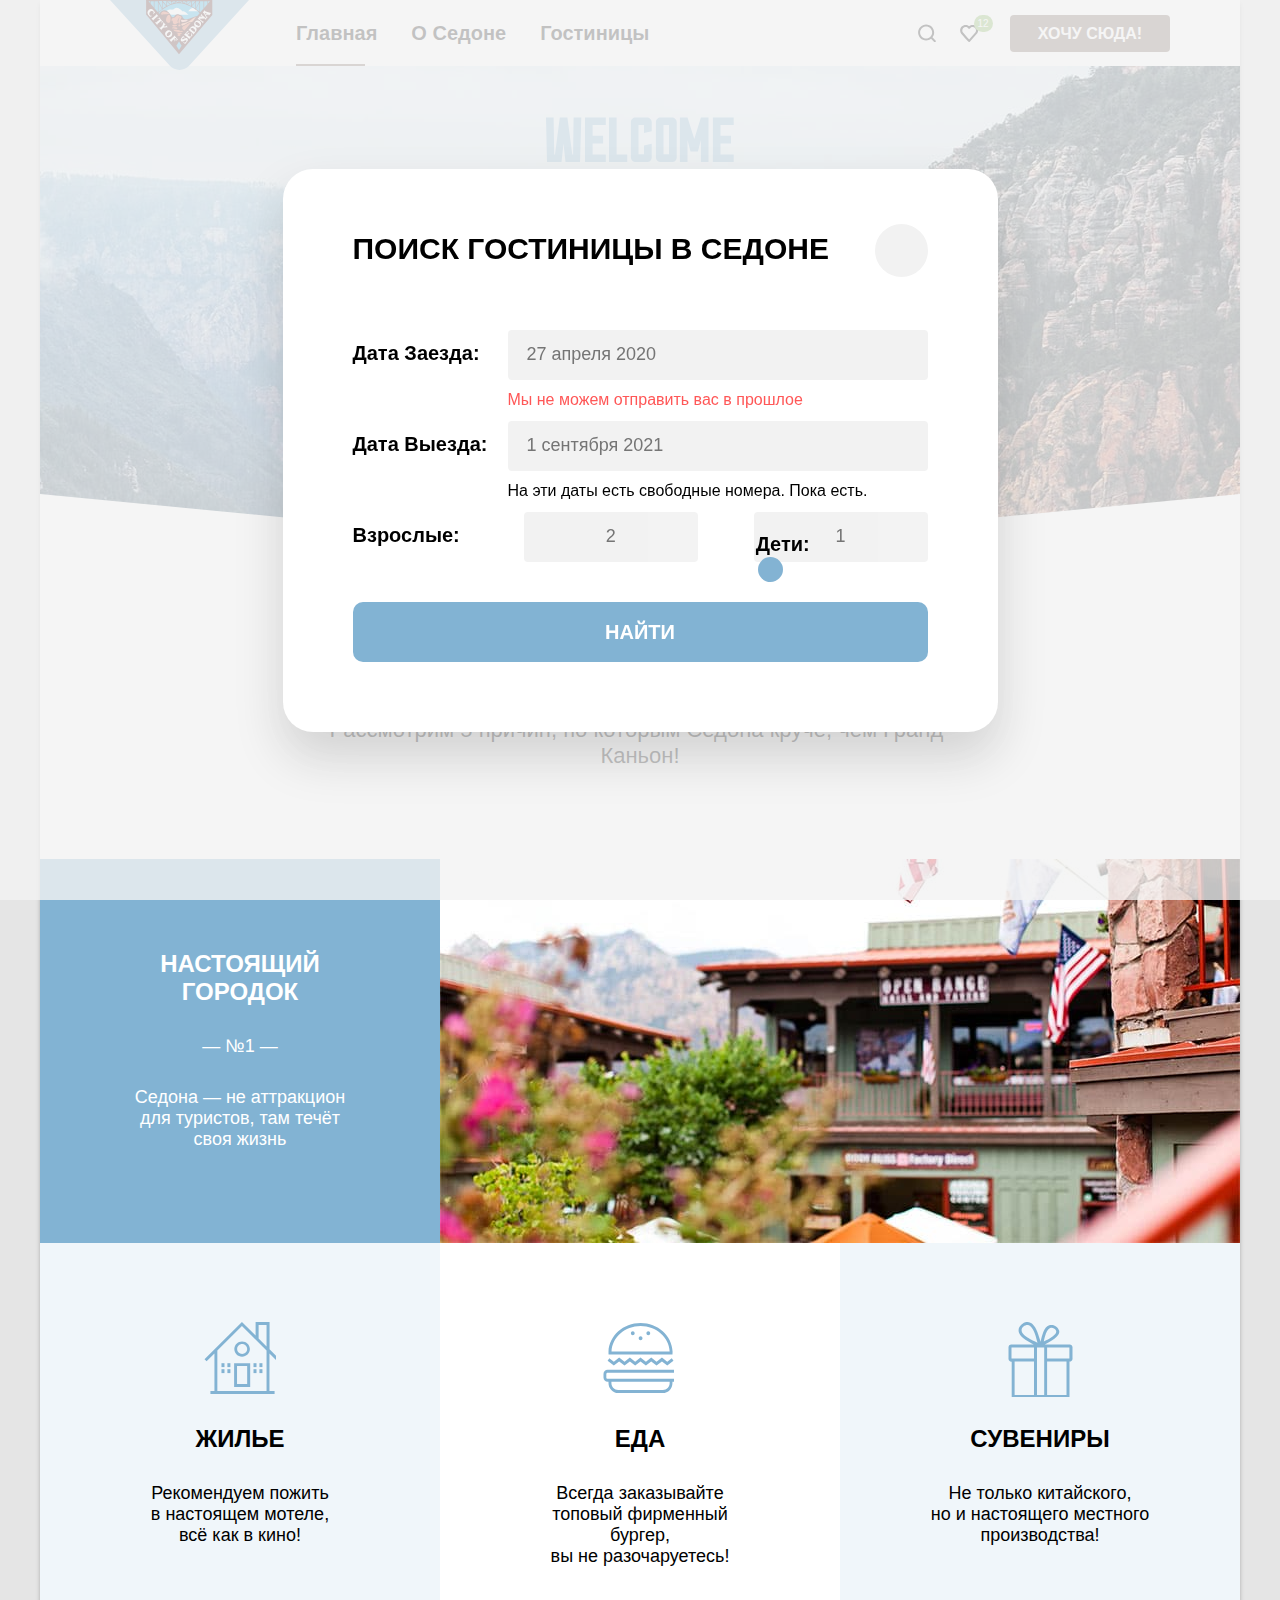
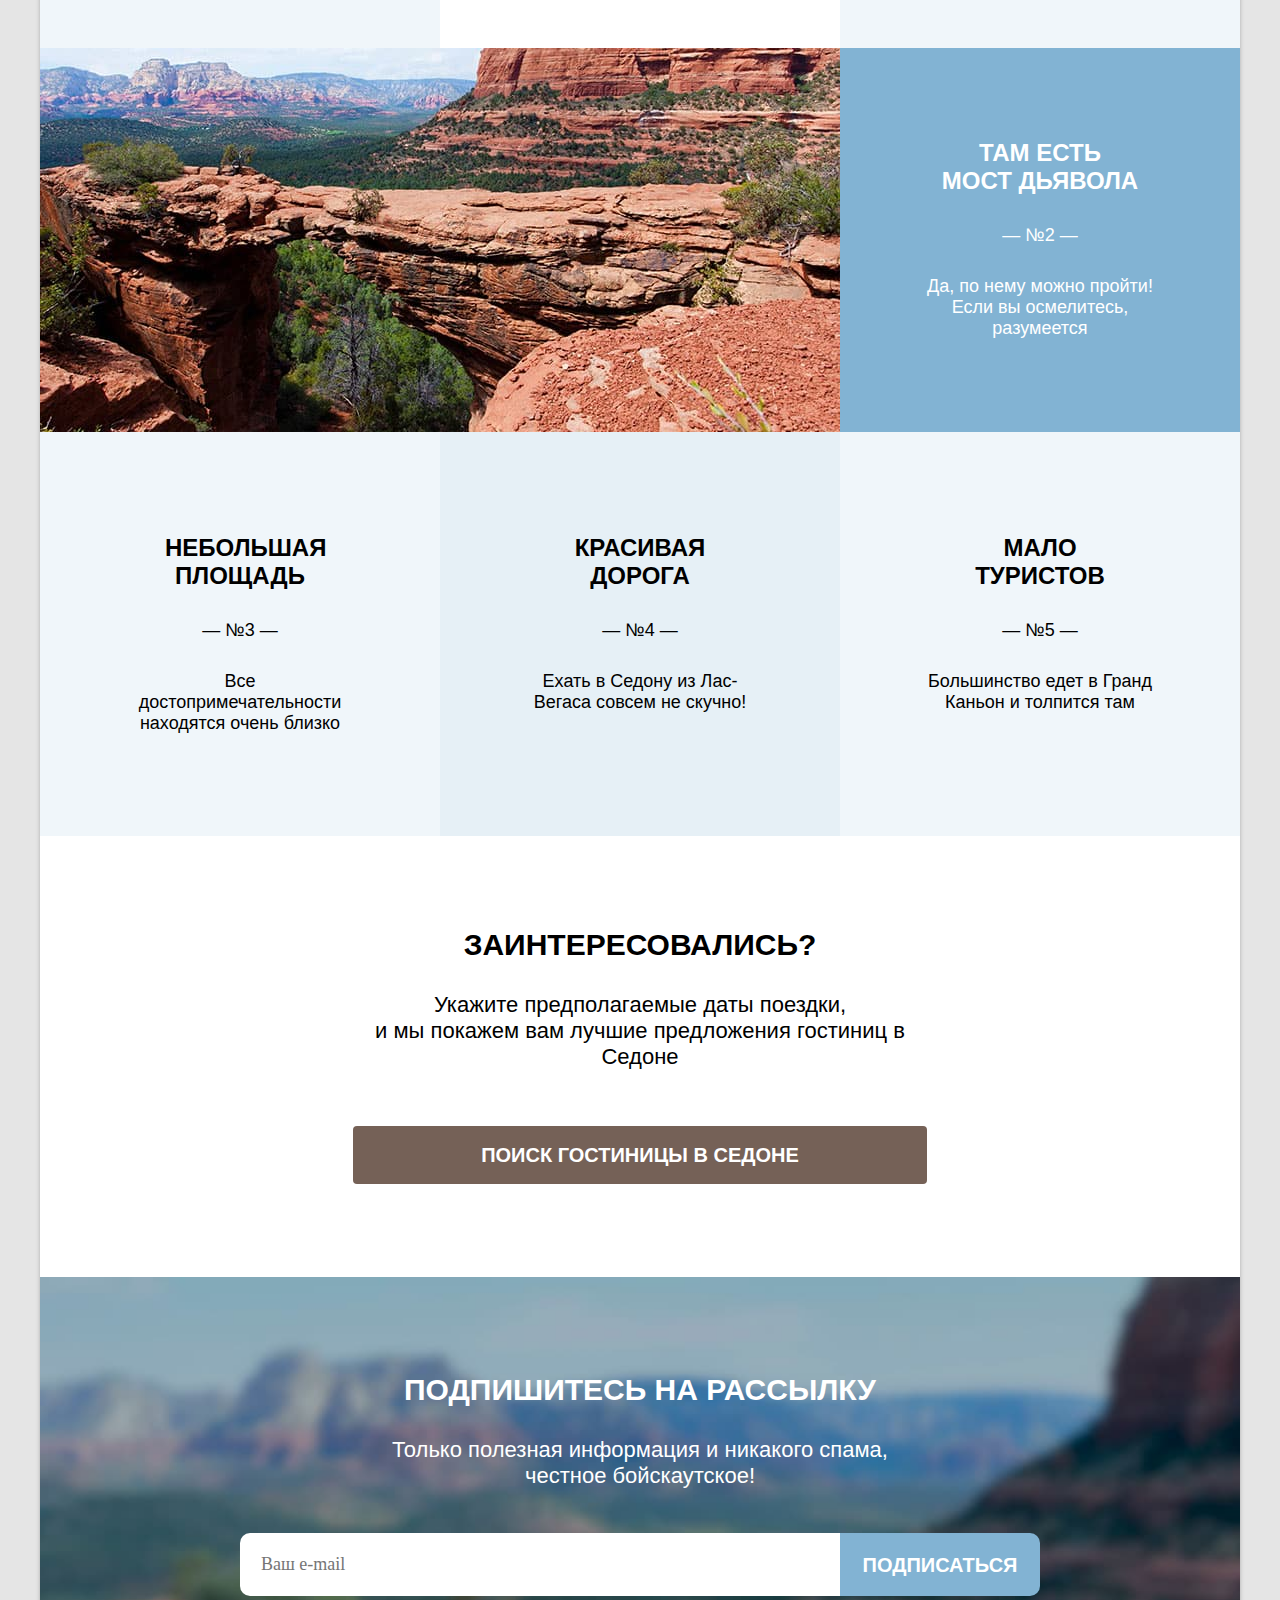
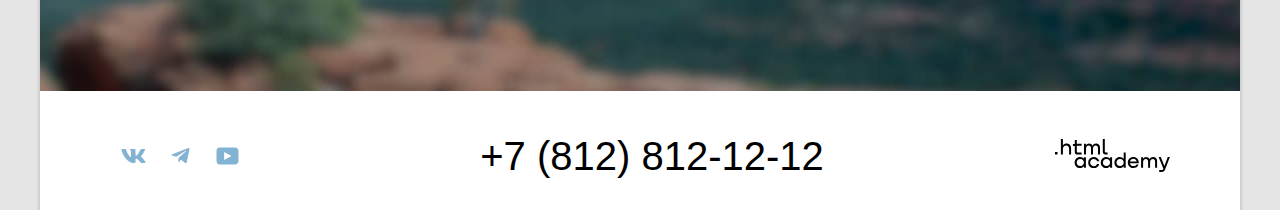
==== commit 2092dfd4: "добавляет исправления" ====
--- a/index.html
+++ b/index.html
@@ -1,201 +1,258 @@
 <!DOCTYPE html>
 <html lang="ru">
 
-  <head>
-    <meta charset="utf-8" />
-    <link rel="stylesheet" href="styles/styles.css">
-    <title>HTML Academy: Седона</title>
-  </head>
+<head>
+  <meta charset="utf-8" />
+  <link rel="stylesheet" href="styles/styles.css">
+  <title>HTML Academy: Седона</title>
+  <link rel="icon" href="../1719055-sedona-34/favicon.ico">
+</head>
 
-  <body>
-    <div class="page-container">
-      <header class="page-header">
-        <nav class="navigation">
-          <span class="navigation-logo" href="#">
-            <img class="page-header-logo" src="images/logo.svg" height="70px" width="139px" alt="Логотип Седона" />
-          </span>
-          <ul class="navigation-list">
-            <li class="navigation-item navigation-item-main">Главная</li>
-            <li class="navigation-item">
-              <a class="navigation-link" href="#">О Седоне</a>
+<body>
+  <div class="page-container">
+    <header class="page-header">
+      <nav class="navigation">
+        <span class="navigation-logo">
+          <img class="page-header-logo" src="images/logo.svg" height="70px" width="139px" alt="Логотип Седона." />
+        </span>
+        <ul class="navigation-list">
+          <li class="navigation-item navigation-item-main">Главная</li>
+          <li class="navigation-item">
+            <a class="navigation-link" href="#">О Седоне</a>
+          </li>
+          <li class="navigation-item">
+            <a class="navigation-link" href="catalog.html">Гостиницы</a>
+          </li>
+        </ul>
+        <ul class="navigation-user">
+          <li class="navigation-user-item">
+            <a class="navigation-user-link" href="#">
+              <svg class="navigation-user-icon" aria-label="Иконка поиска." aria-hidden="true" focusable="false"
+                width="18px" height="18px" xmlns="http://www.w3.org/2000/svg">
+                <path fill-rule="evenodd" clip-rule="evenodd"
+                  d="M18.1585 17.05L14.448 13.35C15.4508 12.05 16.1528 10.35 16.1528 8.44995C16.1528 4.04995 12.5426 0.449951 8.13013 0.449951C3.71764 0.449951 0.107422 4.14995 0.107422 8.54995C0.107422 12.95 3.71764 16.55 8.13013 16.55C9.93524 16.55 11.6401 15.95 13.044 14.85L16.7545 18.55L18.1585 17.05ZM8.13013 14.55C4.82076 14.55 2.1131 11.85 2.1131 8.54995C2.1131 5.24995 4.82076 2.54995 8.13013 2.54995C11.4395 2.54995 14.1472 5.24995 14.1472 8.54995C14.1472 11.85 11.4395 14.55 8.13013 14.55Z" />
+              </svg>
+              <span class="visually-hidden">Поиск</span>
+            </a>
+          </li>
+          <li class="navigation-user-item">
+            <a class="navigation-user-link" href="#">
+              <svg class="navigation-user-icon" aria-label="Иконка избранное." xmlns="http://www.w3.org/2000/svg"
+                width="21" height="20" viewBox="0 0 21 20" fill="none">
+                <path
+                  d="M10.0143 19C9.71426 19 9.41426 18.9 9.21426 18.6C3.81426 12.5 2.51426 11.1 2.21426 10.7C1.51426 9.8 1.11426 8.6 1.11426 7.4C1.11426 4.4 3.51426 2 6.61426 2C7.91426 2 9.11426 2.5 10.1143 3.3C11.1143 2.5 12.4143 2 13.6143 2C16.6143 2 19.1143 4.4 19.1143 7.4C19.1143 8.7 18.6143 9.9 17.8143 10.8L10.8143 18.7C10.6143 18.9 10.4143 19 10.0143 19ZM4.01426 9.5C4.31426 9.9 7.51426 13.5 10.1143 16.4L16.3143 9.4C16.8143 8.9 17.0143 8.2 17.0143 7.4C17.0143 5.6 15.5143 4.1 13.7143 4.1C12.7143 4.1 11.7143 4.6 11.0143 5.4C10.7143 5.7 10.4143 5.8 10.1143 5.8C9.81426 5.8 9.51426 5.6 9.31426 5.4C8.61426 4.6 7.61426 4.1 6.61426 4.1C4.81426 4.1 3.31426 5.6 3.31426 7.4C3.21426 8.3 3.61426 9 4.01426 9.5C3.91426 9.5 3.91426 9.5 4.01426 9.5Z"
+                  fill="black" />
+              </svg>
+              <span class="visually-hidden">Избранное</span>
+              <span class="likes-number">12</span>
+            </a>
+          </li>
+          <li class="navigation-user-item">
+            <a class="button button-basic button-header" href="#">Хочу сюда!</a>
+          </li>
+        </ul>
+      </nav>
+    </header>
+    <main class="main-index">
+      <section class="about">
+        <h1 class="visually-hidden">Sedona</h1>
+        <img class="main-logo" src="images/welcome_logo.svg" height="352px" width="458px"
+          alt="Welcome to the gorgeous Sedona." />
+        <div class="about-container">
+          <h2 class="visually-hidden">Про Седону</h2>
+          <p class="introduction">Седона — небольшой городок в Аризоне, заслуживающий большего!</p>
+          <p class="reasons">Рассмотрим 5 причин, по которым Седона круче, чем Гранд-Каньон!</p>
+        </div>
+      </section>
+      <section class="advantages">
+        <h2 class="visually-hidden">Преимущества</h2>
+        <ul class="advantages-list">
+          <li class="advantages-item advantages-item-photo-sedona">
+            <div class="advantages-item-text">
+              <h3 class="advantages-title-photo">Настоящий городок</h3>
+              <p class="advantages-number">&mdash; №1 &mdash;</p>
+              <p class="advantages-description">Седона — не аттракцион для туристов, там течёт своя жизнь</p>
+            </div>
+          </li>
+          <li class="advantages-item">
+            <div class="advantages-item-text-sublist">
+              <h3 class="advantages-title housing">Жилье</h3>
+              <p class="advantages-description">Рекомендуем пожить<br> в настоящем мотеле,<br> всё как в кино!</p>
+            </div>
+          </li>
+          <li class="advantages-item advantages-background">
+            <div class="advantages-item-text-sublist">
+              <h3 class="advantages-title food">Еда</h3>
+              <p class="advantages-description">Всегда заказывайте<br> топовый фирменный бургер,<br> вы не
+                разочаруетесь!</p>
+            </div>
+          </li>
+          <li class="advantages-item">
+            <div class="advantages-item-text-sublist">
+              <h3 class="advantages-title souvenir">Сувениры</h3>
+              <p class="advantages-description">Не только китайского,<br> но и настоящего местного<br> производства!
+              </p>
+            </div>
+          </li>
+          <li class="advantages-item advantages-item-photo-canyon">
+            <div class="advantages-item-text">
+              <h3 class="advantages-title-photo">Там есть <br> мост дьявола</h3>
+              <p class="advantages-number">&mdash; №2 &mdash;</p>
+              <p class="advantages-description">Да, по нему можно пройти! Если вы осмелитесь, разумеется</p>
+            </div>
+          </li>
+          <li class="advantages-item">
+            <div class="advantages-item-text-main">
+              <h3 class="advantages-title">Небольшая площадь</h3>
+              <p class="advantages-number">&mdash; №3 &mdash;</p>
+              <p class="advantages-description">Все достопримечательности находятся очень близко</p>
+            </div>
+          </li>
+          <li class="advantages-item advantages-sub-background">
+            <div class="advantages-item-text-main">
+              <h3 class="advantages-title">Красивая дорога</h3>
+              <p class="advantages-number">&mdash; №4 &mdash;</p>
+              <p class="advantages-description">Ехать в Седону из Лас-Вегаса совсем не скучно!</p>
+            </div>
+          </li>
+          <li class="advantages-item">
+            <div class="advantages-item-text-main">
+              <h3 class="advantages-title">Мало туристов</h3>
+              <p class="advantages-number">&mdash; №5 &mdash;</p>
+              <p class="advantages-description">Большинство едет в Гранд Каньон и толпится там</p>
+            </div>
+          </li>
+        </ul>
+      </section>
+      <section class="hotel-search">
+        <h2 class="visually-hidden">Поиск отеля</h2>
+        <p class="search-question">Заинтересовались?</p>
+        <p class="search-description">Укажите предполагаемые даты поездки,<br>и мы покажем вам лучшие предложения
+          гостиниц в Седоне</p>
+        <a class="button button-hotel-search" href="#modal-window">Поиск гостиницы в Седоне</a>
+      </section>
+    </main>
+    <footer class="page-footer">
+      <section class="newsletter-index">
+        <h2 class="page-footer-title">Подпишитесь на рассылку</h2>
+        <p class="page-footer-text">Только полезная информация и никакого спама, <br> честное бойскаутское!</p>
+        <form class="newsletter-form" action="#" method="post">
+          <label class="visually-hidden" for="newsletter-email">Email</label>
+          <input class="field" type="email" placeholder="Ваш e-mail" name="newsletter-email" id="newsletter-email"
+            required />
+          <button class="button newsletter-button" type="submit">Подписаться</button>
+        </form>
+      </section>
+      <div class="page-footer-container">
+        <section class="footer-social">
+          <h2 class="visually-hidden">Социальные сети</h2>
+          <ul class="footer-social-list">
+            <li class="footer-social-item">
+              <a class="footer-social-link" href="https://vk.com/htmlacademy">
+                <svg class="footer-social-icon" aria-label="Иконка Вконтакте." xmlns="http://www.w3.org/2000/svg"
+                  width="25" height="14" viewBox="0 0 25 14" fill="none">
+                  <path fill-rule="evenodd" clip-rule="evenodd"
+                    d="M23.9498 0.948C24.1158 0.402 23.9498 0 23.1548 0H20.5298C19.8618 0 19.5538 0.347 19.3868 0.73C19.3868 0.73 18.0518 3.926 16.1608 6.002C15.5488 6.604 15.2708 6.795 14.9368 6.795C14.7698 6.795 14.5188 6.604 14.5188 6.057V0.948C14.5188 0.292 14.3348 0 13.7788 0H9.65076C9.23376 0 8.98276 0.304 8.98276 0.593C8.98276 1.214 9.92876 1.358 10.0258 3.106V6.904C10.0258 7.737 9.87276 7.888 9.53876 7.888C8.64876 7.888 6.48376 4.677 5.19876 1.003C4.94976 0.288 4.69776 0 4.02676 0H1.39976C0.649756 0 0.499756 0.347 0.499756 0.73C0.499756 1.412 1.38976 4.8 4.64476 9.281C6.81476 12.341 9.86976 14 12.6528 14C14.3218 14 14.5278 13.632 14.5278 12.997V10.684C14.5278 9.947 14.6858 9.8 15.2148 9.8C15.6048 9.8 16.2718 9.992 17.8298 11.467C19.6098 13.216 19.9028 14 20.9048 14H23.5298C24.2798 14 24.6558 13.632 24.4398 12.904C24.2018 12.18 23.3518 11.129 22.2248 9.882C21.6128 9.172 20.6948 8.407 20.4158 8.024C20.0268 7.533 20.1378 7.314 20.4158 6.877C20.4158 6.877 23.6158 2.451 23.9488 0.948H23.9498Z" />
+                </svg>
+                <span class="visually-hidden">Вконтакте</span>
+              </a>
             </li>
-            <li class="navigation-item">
-              <a class="navigation-link" href="catalog.html">Гостиницы</a>
+            <li class="footer-social-item">
+              <a class="footer-social-link" href="https://t.me/htmlacademy">
+                <svg class="footer-social-icon" aria-label="Иконка Телеграм." xmlns="http://www.w3.org/2000/svg"
+                  width="19" height="16" viewBox="0 0 19 16" fill="none">
+                  <path
+                    d="M17.2853 0.0992597L1.34073 6.24776C0.252584 6.68481 0.258879 7.29184 1.14109 7.56253L5.23469 8.83953L14.7061 2.8637C15.1539 2.59121 15.5631 2.7378 15.2268 3.03636L7.55308 9.96185H7.55128L7.55308 9.96275L7.2707 14.1823C7.68438 14.1823 7.86693 13.9925 8.09895 13.7686L10.0873 11.8351L14.2232 14.89C14.9858 15.31 15.5334 15.0941 15.7232 14.1841L18.4382 1.38885C18.7161 0.274623 18.0128 -0.229883 17.2853 0.0992597Z" />
+                </svg>
+                <span class="visually-hidden">Телеграм</span>
+              </a>
+            </li>
+            <li class="footer-social-item">
+              <a class="footer-social-link" href="https://www.youtube.com/user/htmlacademyru">
+                <svg class="footer-social-icon" aria-label="Иконка Ютьуб." xmlns="http://www.w3.org/2000/svg" width="23"
+                  height="18" viewBox="0 0 23 18" fill="none">
+                  <path
+                    d="M19.1072 0.5H3.67437C1.81368 0.5 0.500244 2.09375 0.500244 3.9V13.9937C0.500244 15.9062 1.81368 17.5 3.67437 17.5H19.3261C20.9679 17.5 22.5002 15.9062 22.5002 14.1V3.9C22.2813 2.09375 20.9679 0.5 19.1072 0.5ZM8.16194 13.0375V4.9625L15.4953 9L8.16194 13.0375Z" />
+                </svg>
+                <span class="visually-hidden">Ютьюб</span>
+              </a>
             </li>
           </ul>
-          <ul class="navigation-user">
-            <li class="navigation-user-item">
-              <a class="navigation-user-link" href="#">
-                <svg class="navigation-user-icon" aria-hidden="true" focusable="false" width="18px" height="18px"
-                  xmlns="http://www.w3.org/2000/svg">
-                  <path fill-rule="evenodd" clip-rule="evenodd"
-                    d="M18.1585 17.05L14.448 13.35C15.4508 12.05 16.1528 10.35 16.1528 8.44995C16.1528 4.04995 12.5426 0.449951 8.13013 0.449951C3.71764 0.449951 0.107422 4.14995 0.107422 8.54995C0.107422 12.95 3.71764 16.55 8.13013 16.55C9.93524 16.55 11.6401 15.95 13.044 14.85L16.7545 18.55L18.1585 17.05ZM8.13013 14.55C4.82076 14.55 2.1131 11.85 2.1131 8.54995C2.1131 5.24995 4.82076 2.54995 8.13013 2.54995C11.4395 2.54995 14.1472 5.24995 14.1472 8.54995C14.1472 11.85 11.4395 14.55 8.13013 14.55Z" />
-                </svg>
-                <span class="visually-hidden">Поиск</span>
-              </a>
-            </li>
-            <li class="navigation-user-item">
-              <a class="navigation-user-link" href="#">
-                <svg class="navigation-user-icon" xmlns="http://www.w3.org/2000/svg" width="21" height="20"
-                  viewBox="0 0 21 20" fill="none">
-                  <path
-                    d="M10.0143 19C9.71426 19 9.41426 18.9 9.21426 18.6C3.81426 12.5 2.51426 11.1 2.21426 10.7C1.51426 9.8 1.11426 8.6 1.11426 7.4C1.11426 4.4 3.51426 2 6.61426 2C7.91426 2 9.11426 2.5 10.1143 3.3C11.1143 2.5 12.4143 2 13.6143 2C16.6143 2 19.1143 4.4 19.1143 7.4C19.1143 8.7 18.6143 9.9 17.8143 10.8L10.8143 18.7C10.6143 18.9 10.4143 19 10.0143 19ZM4.01426 9.5C4.31426 9.9 7.51426 13.5 10.1143 16.4L16.3143 9.4C16.8143 8.9 17.0143 8.2 17.0143 7.4C17.0143 5.6 15.5143 4.1 13.7143 4.1C12.7143 4.1 11.7143 4.6 11.0143 5.4C10.7143 5.7 10.4143 5.8 10.1143 5.8C9.81426 5.8 9.51426 5.6 9.31426 5.4C8.61426 4.6 7.61426 4.1 6.61426 4.1C4.81426 4.1 3.31426 5.6 3.31426 7.4C3.21426 8.3 3.61426 9 4.01426 9.5C3.91426 9.5 3.91426 9.5 4.01426 9.5Z"
-                    fill="black" />
-                </svg>
-                <span class="visually-hidden">Избранное</span>
-                <span class="likes-number">12</span>
-              </a>
-            </li>
-            <li class="navigation-user-item">
-              <a class="button button-basic button-header" href="#">Хочу сюда!</a>
-            </li>
-          </ul>
-        </nav>
-      </header>
-      <main class="main-index">
-        <section class="about">
-          <h1 class="visually-hidden">Sedona</h1>
-          <img class="main-logo" src="images/welcome_logo.svg" height="352px" width="458px"
-            alt="Welcome to the gorgeous Sedona" />
-          <div class="about-container">
-            <h2 class="visually-hidden">Про Седону</h2>
-            <p class="introduction">Седона — небольшой городок в Аризоне, заслуживающий большего!</p>
-            <p class="reasons">Рассмотрим 5 причин, по которым Седона круче, чем Гранд-Каньон!</p>
-          </div>
-        </section>
-        <section class="advantages">
-          <h2 class="visually-hidden">Преимущества</h2>
-          <ul class="advantages-list">
-            <li class="advantages-item advantages-item-photo-sedona">
-              <div class="advantages-item-text">
-                <h3 class="advantages-title-photo">Настоящий городок</h3>
-                <p class="advantages-number">&mdash; №1 &mdash;</p>
-                <p class="advantages-description">Седона — не аттракцион для туристов, там течёт своя жизнь</p>
+        </section>
+        <section class="telephone">
+          <h2 class="visually-hidden">Номер телефона</h2>
+          <address class="telephone-contact">
+            <a class="telephone-number" href="tel:88128121212">+7 (812) 812-12-12</a>
+          </address>
+        </section>
+        <section class="logo">
+          <h2 class="visually-hidden">Логотип</h2>
+          <a class="logo-footer-link" href="https://htmlacademy.ru/">
+            <svg class="logo-footer" aria-label="Логотип HTML Academy." xmlns="http://www.w3.org/2000/svg" width="115"
+              height="33" fill="none">
+              <path
+                d="M0 12.9v2.6h2.5v-2.6H0ZM11.6 4.5c-1.6 0-2.8.7-3.6 1.7h-.1V0h-2v15.5h2v-5.3c0-2.1 1.3-3.6 3.3-3.6 1.8 0 2.9 1.4 2.9 3.2v5.7h2V9.4c.1-3-1.8-4.9-4.5-4.9ZM26.6 4.8h-4.8V1.1h-2v3.8h-1.9v2h1.9v6c0 1.7 1 2.7 2.7 2.7h4.1v-2h-3.7c-.7 0-1.1-.4-1.1-1.1V6.8h4.8v-2ZM41.1 4.6c-1.6 0-2.9.8-3.5 2.1h-.1c-.6-1.2-1.8-2.1-3.4-2.1-1.4 0-2.5.8-3.1 1.8h-.1V4.8H29v10.6h2V10c0-2 1-3.5 2.6-3.5 1.5 0 2.4 1 2.4 2.6v6.3h2V9.8c0-2.4 1.4-3.3 2.6-3.3 1.5 0 2.4 1 2.4 2.6v6.3h2V8.9c.1-2.5-1.4-4.3-3.9-4.3ZM47.8 12.7c0 1.7 1 2.7 2.8 2.7h2v-2h-1.7c-.7 0-1.1-.4-1.1-1.1V0h-2v12.7ZM28.9 19.7c-.9-1.1-2.2-1.8-3.9-1.8-3.1 0-5.4 2.3-5.4 5.6s2.3 5.6 5.4 5.6c1.8 0 3-.8 3.8-1.9h.1v1.6h2V18.2h-2v1.5Zm-3.6 7.4c-2.2 0-3.6-1.6-3.6-3.6s1.4-3.6 3.6-3.6 3.6 1.6 3.6 3.6c0 1.9-1.4 3.6-3.6 3.6ZM44.2 22c-.5-2.4-2.6-4.1-5.4-4.1a5.4 5.4 0 0 0-5.6 5.6c0 3.1 2.2 5.6 5.6 5.6 2.8 0 4.9-1.8 5.4-4.2h-2.1a3.4 3.4 0 0 1-3.3 2.3c-2.2 0-3.6-1.6-3.6-3.6s1.4-3.6 3.6-3.6c1.6 0 2.8 1 3.3 2.2h2.1V22ZM55.1 19.7c-.9-1.1-2.2-1.8-3.9-1.8-3.1 0-5.4 2.3-5.4 5.6s2.3 5.6 5.4 5.6c1.8 0 3-.8 3.8-1.9h.1v1.6h2V18.2h-2v1.5Zm-3.6 7.4c-2.2 0-3.6-1.6-3.6-3.6s1.4-3.6 3.6-3.6 3.6 1.6 3.6 3.6c0 1.9-1.5 3.6-3.6 3.6ZM68.7 19.8c-.9-1.1-2.2-1.9-3.9-1.9-3.1 0-5.4 2.3-5.4 5.6s2.2 5.6 5.4 5.6c1.7 0 3-.8 3.8-1.8h.1v1.5h2V13.4h-2v6.4Zm-3.6 7.3c-2.2 0-3.6-1.6-3.6-3.6s1.4-3.6 3.6-3.6 3.6 1.6 3.6 3.6c-.1 2-1.5 3.6-3.6 3.6ZM78.3 17.9c-3.3 0-5.5 2.5-5.5 5.6 0 3 2.1 5.6 5.5 5.6 2.5 0 4.5-1.3 5.2-3.6h-2.1c-.5 1-1.6 1.6-3 1.6-1.9 0-3.3-1.3-3.4-2.9h8.8c.2-3.6-2-6.3-5.5-6.3Zm0 1.9c1.7 0 3 1 3.3 2.6h-6.5c.3-1.5 1.5-2.6 3.2-2.6ZM98.2 17.9c-1.6 0-2.9.8-3.6 2h-.1c-.6-1.2-1.8-2-3.4-2-1.4 0-2.5.7-3.1 1.8v-1.5h-1.9v10.6h2v-5.4c0-2 1-3.4 2.6-3.5 1.5 0 2.4 1 2.4 2.6v6.3h2v-5.6c0-2.4 1.4-3.3 2.6-3.3 1.5 0 2.4 1 2.4 2.6v6.3h2v-6.5c.1-2.6-1.4-4.4-3.9-4.4ZM109.4 27l-3.6-8.9h-2.2l4.8 11.6c-.3.9-.7 1.2-1.7 1.2h-2.5v2h2.5c1.8 0 2.8-.8 3.5-2.6l4.7-12.2h-2.1l-3.4 8.9Z" />
+            </svg>
+          </a>
+        </section>
+      </div>
+    </footer>
+  </div>
+  <div class="modal-window-main">
+    <div id="modal-window" class="modal-container">
+      <div class="modal modal-hotel-search">
+        <section class="modal-content">
+          <button class="modal-close-button">
+            <span class="visually-hidden">Закрыть</span>
+          </button>
+          <h2 class="modal-title">Поиск гостиницы в Седоне</h2>
+          <form class="search-form" action="https://echo.htmlacademy.ru/" method="post">
+            <p class="field-group">
+              <label class="form-title arrival" for="modal-arrival">Дата Заезда:</label>
+              <input class="modal-arrival-field modal-date-field modal-field" type="text" id="modal-arrival"
+                name="modal-arrival" placeholder="27 апреля 2020">
+            </p>
+            <p class="modal-warning">Мы не можем отправить вас в прошлое</p>
+            <p class="field-group">
+              <label class="form-title departure" for="modal-departure">Дата Выезда:</label>
+              <input class="modal-departure-field modal-date-field modal-field" type="text" id="auth-password"
+                name="auth-password" placeholder="1 сентября 2021">
+            </p>
+            <p class="modal-warning-positive">На эти даты есть свободные номера. Пока есть.</p>
+            <div class="modal-travellers">
+              <p class="field-group">
+                <label class="form-title adults" for="modal-adults">Взрослые:</label>
+              <div class="modal-field-container field-adults">
+                <button class="modal-form-button button-minus"></button>
+                <input class="modal-person-field modal-field" type="text" id="modal-adults" name="modal-adults"
+                  placeholder="2">
+                <button class="modal-form-button button-plus"></button>
               </div>
-            </li>
-            <li class="advantages-item">
-              <div class="advantages-item-text-sublist">
-                <h3 class="advantages-title housing">Жилье</h3>
-                <p class="advantages-description">Рекомендуем пожить<br> в настоящем мотеле,<br> всё как в кино!</p>
+              </p>
+              <p class="field-group">
+                <span class="tooltip">
+                  <label class="form-title children" for="modal-children">Дети:</label>
+                  <button class="tooltip-toggle" type="button" aria-labelledby="tooltip-label">
+                    <!-- <span class="info-tooltip"></span> -->
+                  </button>
+                  <span class="tooltip-text" role="tooltip" id="tooltip-label">Укажите количество детей, которые будут с
+                    вами, возраст которых от 6 до 18
+                    лет. Дети до 6 лет размещаются бесплатно.</span>
+                </span>
+              <div class="modal-field-container">
+                <button class="modal-form-button button-minus"></button>
+                <input class="modal-person-field modal-field" type="text" id="modal-children" name="modal-children"
+                  placeholder="1">
+                <button class="modal-form-button button-plus"></button>
               </div>
-            </li>
-            <li class="advantages-item advantages-background">
-              <div class="advantages-item-text-sublist">
-                <h3 class="advantages-title food">Еда</h3>
-                <p class="advantages-description">Всегда заказывайте<br> топовый фирменный бургер,<br> вы не
-                  разочаруетесь!</p>
-              </div>
-            </li>
-            <li class="advantages-item">
-              <div class="advantages-item-text-sublist">
-                <h3 class="advantages-title souvenir">Сувениры</h3>
-                <p class="advantages-description">Не только китайского,<br> но и настоящего местного<br> производства!
-                </p>
-              </div>
-            </li>
-            <li class="advantages-item advantages-item-photo-canyon">
-              <div class="advantages-item-text">
-                <h3 class="advantages-title-photo">Там есть <br> мост дьявола</h3>
-                <p class="advantages-number">&mdash; №2 &mdash;</p>
-                <p class="advantages-description">Да, по нему можно пройти! Если вы осмелитесь, разумеется</p>
-              </div>
-            </li>
-            <li class="advantages-item">
-              <div class="advantages-item-text-main">
-                <h3 class="advantages-title">Небольшая площадь</h3>
-                <p class="advantages-number">&mdash; №3 &mdash;</p>
-                <p class="advantages-description">Все достопримечательности находятся очень близко</p>
-              </div>
-            </li>
-            <li class="advantages-item advantages-sub-background">
-              <div class="advantages-item-text-main">
-                <h3 class="advantages-title">Красивая дорога</h3>
-                <p class="advantages-number">&mdash; №4 &mdash;</p>
-                <p class="advantages-description">Ехать в Седону из Лас-Вегаса совсем не скучно!</p>
-              </div>
-            </li>
-            <li class="advantages-item">
-              <div class="advantages-item-text-main">
-                <h3 class="advantages-title">Мало туристов</h3>
-                <p class="advantages-number">&mdash; №5 &mdash;</p>
-                <p class="advantages-description">Большинство едет в Гранд Каньон и толпится там</p>
-              </div>
-            </li>
-          </ul>
-        </section>
-        <section class="hotel-search">
-          <h2 class="visually-hidden">Поиск отеля</h2>
-          <p class="search-question">Заинтересовались?</p>
-          <p class="search-description">Укажите предполагаемые даты поездки,<br>и мы покажем вам лучшие предложения
-            гостиниц в Седоне<br></p>
-          <a class="button button-hotel-search" href="catalog.html">Поиск гостиницы в Седоне</a>
-        </section>
-      </main>
-      <footer class="page-footer">
-        <section class="newsletter-index">
-          <h2 class="page-footer-title">Подпишитесь на рассылку</h2>
-          <p class="page-footer-text">Только полезная информация и никакого спама, <br> честное бойскаутское!</p>
-          <form class="newsletter-form" action="#" method="post">
-            <label class="visually-hidden" for="newsletter-email">Email</label>
-            <input class="field" type="email" placeholder="Ваш e-mail" name="newsletter-email" id="newsletter-email"
-              required />
-            <button class="button newsletter-button" type="submit">Подписаться</button>
+              </p>
+            </div>
+            <button class="button modal-search-button">Найти</button>
           </form>
         </section>
-        <div class="page-footer-container">
-          <section class="footer-social">
-            <h2 class="visually-hidden">Социальные сети</h2>
-            <ul class="footer-social-list">
-              <li class="footer-social-item">
-                <a class="footer-social-link" href="https://vk.com/htmlacademy">
-                  <svg class="footer-social-icon" xmlns="http://www.w3.org/2000/svg" width="25" height="14"
-                    viewBox="0 0 25 14" fill="none">
-                    <path fill-rule="evenodd" clip-rule="evenodd"
-                      d="M23.9498 0.948C24.1158 0.402 23.9498 0 23.1548 0H20.5298C19.8618 0 19.5538 0.347 19.3868 0.73C19.3868 0.73 18.0518 3.926 16.1608 6.002C15.5488 6.604 15.2708 6.795 14.9368 6.795C14.7698 6.795 14.5188 6.604 14.5188 6.057V0.948C14.5188 0.292 14.3348 0 13.7788 0H9.65076C9.23376 0 8.98276 0.304 8.98276 0.593C8.98276 1.214 9.92876 1.358 10.0258 3.106V6.904C10.0258 7.737 9.87276 7.888 9.53876 7.888C8.64876 7.888 6.48376 4.677 5.19876 1.003C4.94976 0.288 4.69776 0 4.02676 0H1.39976C0.649756 0 0.499756 0.347 0.499756 0.73C0.499756 1.412 1.38976 4.8 4.64476 9.281C6.81476 12.341 9.86976 14 12.6528 14C14.3218 14 14.5278 13.632 14.5278 12.997V10.684C14.5278 9.947 14.6858 9.8 15.2148 9.8C15.6048 9.8 16.2718 9.992 17.8298 11.467C19.6098 13.216 19.9028 14 20.9048 14H23.5298C24.2798 14 24.6558 13.632 24.4398 12.904C24.2018 12.18 23.3518 11.129 22.2248 9.882C21.6128 9.172 20.6948 8.407 20.4158 8.024C20.0268 7.533 20.1378 7.314 20.4158 6.877C20.4158 6.877 23.6158 2.451 23.9488 0.948H23.9498Z" />
-                  </svg>
-                  <span class="visually-hidden">Вконтакте</span>
-                </a>
-              </li>
-              <li class="footer-social-item">
-                <a class="footer-social-link" href="https://t.me/htmlacademy">
-                  <svg class="footer-social-icon" xmlns="http://www.w3.org/2000/svg" width="19" height="16"
-                    viewBox="0 0 19 16" fill="none">
-                    <path
-                      d="M17.2853 0.0992597L1.34073 6.24776C0.252584 6.68481 0.258879 7.29184 1.14109 7.56253L5.23469 8.83953L14.7061 2.8637C15.1539 2.59121 15.5631 2.7378 15.2268 3.03636L7.55308 9.96185H7.55128L7.55308 9.96275L7.2707 14.1823C7.68438 14.1823 7.86693 13.9925 8.09895 13.7686L10.0873 11.8351L14.2232 14.89C14.9858 15.31 15.5334 15.0941 15.7232 14.1841L18.4382 1.38885C18.7161 0.274623 18.0128 -0.229883 17.2853 0.0992597Z" />
-                  </svg>
-                  <span class="visually-hidden">Телеграм</span>
-                </a>
-              </li>
-              <li class="footer-social-item">
-                <a class="footer-social-link" href="https://www.youtube.com/user/htmlacademyru">
-                  <svg class="footer-social-icon" xmlns="http://www.w3.org/2000/svg" width="23" height="18"
-                    viewBox="0 0 23 18" fill="none">
-                    <path
-                      d="M19.1072 0.5H3.67437C1.81368 0.5 0.500244 2.09375 0.500244 3.9V13.9937C0.500244 15.9062 1.81368 17.5 3.67437 17.5H19.3261C20.9679 17.5 22.5002 15.9062 22.5002 14.1V3.9C22.2813 2.09375 20.9679 0.5 19.1072 0.5ZM8.16194 13.0375V4.9625L15.4953 9L8.16194 13.0375Z" />
-                  </svg>
-                  <span class="visually-hidden">Ютьюб</span>
-                </a>
-              </li>
-            </ul>
-          </section>
-          <section class="telephone">
-            <h2 class="visually-hidden">Номер телефона</h2>
-            <address class="telephone-contact">
-              <a class="telephone-number" href="tel:88128121212">+7 (812) 812-12-12</a>
-            </address>
-          </section>
-          <section class="logo">
-            <h2 class="visually-hidden">Логотип</h2>
-            <a class="logo-footer-link" href="https://htmlacademy.ru/">
-              <svg class="logo-footer" xmlns="http://www.w3.org/2000/svg" width="115" height="33" fill="none">
-                <path
-                  d="M0 12.9v2.6h2.5v-2.6H0ZM11.6 4.5c-1.6 0-2.8.7-3.6 1.7h-.1V0h-2v15.5h2v-5.3c0-2.1 1.3-3.6 3.3-3.6 1.8 0 2.9 1.4 2.9 3.2v5.7h2V9.4c.1-3-1.8-4.9-4.5-4.9ZM26.6 4.8h-4.8V1.1h-2v3.8h-1.9v2h1.9v6c0 1.7 1 2.7 2.7 2.7h4.1v-2h-3.7c-.7 0-1.1-.4-1.1-1.1V6.8h4.8v-2ZM41.1 4.6c-1.6 0-2.9.8-3.5 2.1h-.1c-.6-1.2-1.8-2.1-3.4-2.1-1.4 0-2.5.8-3.1 1.8h-.1V4.8H29v10.6h2V10c0-2 1-3.5 2.6-3.5 1.5 0 2.4 1 2.4 2.6v6.3h2V9.8c0-2.4 1.4-3.3 2.6-3.3 1.5 0 2.4 1 2.4 2.6v6.3h2V8.9c.1-2.5-1.4-4.3-3.9-4.3ZM47.8 12.7c0 1.7 1 2.7 2.8 2.7h2v-2h-1.7c-.7 0-1.1-.4-1.1-1.1V0h-2v12.7ZM28.9 19.7c-.9-1.1-2.2-1.8-3.9-1.8-3.1 0-5.4 2.3-5.4 5.6s2.3 5.6 5.4 5.6c1.8 0 3-.8 3.8-1.9h.1v1.6h2V18.2h-2v1.5Zm-3.6 7.4c-2.2 0-3.6-1.6-3.6-3.6s1.4-3.6 3.6-3.6 3.6 1.6 3.6 3.6c0 1.9-1.4 3.6-3.6 3.6ZM44.2 22c-.5-2.4-2.6-4.1-5.4-4.1a5.4 5.4 0 0 0-5.6 5.6c0 3.1 2.2 5.6 5.6 5.6 2.8 0 4.9-1.8 5.4-4.2h-2.1a3.4 3.4 0 0 1-3.3 2.3c-2.2 0-3.6-1.6-3.6-3.6s1.4-3.6 3.6-3.6c1.6 0 2.8 1 3.3 2.2h2.1V22ZM55.1 19.7c-.9-1.1-2.2-1.8-3.9-1.8-3.1 0-5.4 2.3-5.4 5.6s2.3 5.6 5.4 5.6c1.8 0 3-.8 3.8-1.9h.1v1.6h2V18.2h-2v1.5Zm-3.6 7.4c-2.2 0-3.6-1.6-3.6-3.6s1.4-3.6 3.6-3.6 3.6 1.6 3.6 3.6c0 1.9-1.5 3.6-3.6 3.6ZM68.7 19.8c-.9-1.1-2.2-1.9-3.9-1.9-3.1 0-5.4 2.3-5.4 5.6s2.2 5.6 5.4 5.6c1.7 0 3-.8 3.8-1.8h.1v1.5h2V13.4h-2v6.4Zm-3.6 7.3c-2.2 0-3.6-1.6-3.6-3.6s1.4-3.6 3.6-3.6 3.6 1.6 3.6 3.6c-.1 2-1.5 3.6-3.6 3.6ZM78.3 17.9c-3.3 0-5.5 2.5-5.5 5.6 0 3 2.1 5.6 5.5 5.6 2.5 0 4.5-1.3 5.2-3.6h-2.1c-.5 1-1.6 1.6-3 1.6-1.9 0-3.3-1.3-3.4-2.9h8.8c.2-3.6-2-6.3-5.5-6.3Zm0 1.9c1.7 0 3 1 3.3 2.6h-6.5c.3-1.5 1.5-2.6 3.2-2.6ZM98.2 17.9c-1.6 0-2.9.8-3.6 2h-.1c-.6-1.2-1.8-2-3.4-2-1.4 0-2.5.7-3.1 1.8v-1.5h-1.9v10.6h2v-5.4c0-2 1-3.4 2.6-3.5 1.5 0 2.4 1 2.4 2.6v6.3h2v-5.6c0-2.4 1.4-3.3 2.6-3.3 1.5 0 2.4 1 2.4 2.6v6.3h2v-6.5c.1-2.6-1.4-4.4-3.9-4.4ZM109.4 27l-3.6-8.9h-2.2l4.8 11.6c-.3.9-.7 1.2-1.7 1.2h-2.5v2h2.5c1.8 0 2.8-.8 3.5-2.6l4.7-12.2h-2.1l-3.4 8.9Z" />
-              </svg>
-            </a>
-          </section>
-        </div>
-      </footer>
+      </div>
     </div>
-  </body>
+  </div>
+</body>
 
 </html>
--- a/styles/styles.css
+++ b/styles/styles.css
@@ -24,7 +24,7 @@
   font-size: 18px;
   line-height: 21px;
   color: #000000;
-  background-color: #E5E5E5;
+  background-color: #e5e5e5;
 }
 .main-index {
   margin: 0;
@@ -38,6 +38,7 @@
   display: flex;
   flex-direction: column;
   flex-grow: 1;
+  box-shadow: 0 4px 4px rgb(0 0 0 / 25%);
 }
 .visually-hidden {
   position: absolute;
@@ -98,6 +99,9 @@
 .navigation-user-link {
   position: absolute;
   text-decoration: none;
+  width: 25px;
+  height: 25px;
+  padding: 10px 8px;
 }
 .navigation-user-icon {
   position: absolute;
@@ -108,21 +112,39 @@
   margin: auto;
 }
 .navigation-item {
-  padding: 20px 0;
-  margin: 0 17px;
+  position: relative;
   font-weight: bold;
+}
+.navigation-item-main {
+  margin: 5px 7px;
+  padding: 15px 10px;
+}
+.navigation-item-hotels {
+  margin: 5px 7px;
+  padding: 15px 10px;
+}
+.navigation-item-main::after {
+  display: block;
+  position: absolute;
+  border-bottom: 2px solid #756157;
+  content: "";
+  width: 69px;
+  bottom: -5px;
+}
+.navigation-item-hotels::after {
+  display: block;
+  position: absolute;
+  border-bottom: 2px solid #756157;
+  content: "";
+  width: 93px;
+  bottom: -6px;
 }
 .navigation-item:last-child {
   margin-right: 0;
 }
-.navigation-item-hotel,
-.navigation-item-main {
-  border-bottom: 2px solid #756157;
-}
-
 .navigation-link {
-  margin: 0;
-  padding: 0;
+  margin: 5px 7px;
+  padding: 15px 10px;
   display: block;
   font-size: 20px;
   line-height: 26px;
@@ -133,9 +155,9 @@
 }
 .likes-number {
   position: relative;
-  top: -12px;
-  left: 13px;
-  background-color: #7DB54F;
+  top: -10px;
+  left: 17px;
+  background-color: #7db54f;
   padding: 3px 4px;
   border-radius: 10px;
   font-size: 10px;
@@ -156,9 +178,13 @@
   padding: 9px 15px 8px;
   font-weight: bold;
 }
+.button:disabled {
+  background: #e5e5e5;
+}
 .button-basic {
   background-color: #756157;
   font-size: 16px;
+  margin-bottom: 4px;
   line-height: 20px;
 }
 .button-basic:hover,
@@ -166,6 +192,12 @@
 .button-basic:focus,
 .button-hotel-search:focus {
   background-color: #615048;
+  outline: 0;
+}
+.button-basic:active,
+.button-hotel-search:active {
+  background-color: #756157;
+  color: rgba(255, 255, 255, 0.3);
 }
 .button-header {
   margin: 14px 0;
@@ -176,38 +208,52 @@
   text-align: center;
   display: block;
   box-sizing: border-box;
-  box-shadow: 0 4px 4px rgb(0 0 0 / 25%);
 }
 .button-favourite {
-  background-color: #82B3D3;
+  background-color: #82b3d3;
   font-size: 16px;
   line-height: 20px;
-  border: 0 solid #82B3D3;
+  margin-bottom: 4px;
+  border: 0 solid #82b3d3;
+  cursor: pointer;
 }
 .button-favourite:hover,
 .newsletter-button:hover,
 .button-submit:hover,
 .pagination-link:hover {
-  background-color: #68A2CA;
+  background-color: #68a2ca;
 }
 .button-favourite:focus,
 .newsletter-button:focus,
 .button-submit:focus,
 .pagination-link:focus {
-  background-color: #68A2CA;
+  background-color: #68a2ca;
+  outline: 0;
+}
+.button-favourite:active,
+.newsletter-button:active,
+.button-submit:active,
+.pagination-link:active {
+  background-color: #82b3d3;
+  color: rgba(255, 255, 255, 0.3);
 }
 .button-favourite-chosen {
-  background-color: #7DB54F;
+  background-color: #7db54f;
 }
 .button-favourite-chosen:hover,
 .button-favourite-chosen:focus {
-  background-color: #6C9E42;
+  background-color: #6c9e42;
+  outline: 0;
+}
+.button-favourite-chosen:active {
+  background-color: #7db54f;
+  color: rgba(255, 255, 255, 0.3);
 }
 .about {
   background-image: url("../images/background-images/index-background.jpeg");
   background-repeat: no-repeat;
   background-size: 100% auto;
-  background-color: #82B3D3;
+  background-color: #82b3d3;
 }
 .main-logo {
   display: block;
@@ -271,12 +317,12 @@
 }
 .advantages-item {
   width: 400px;
-  background-color: #F0F6FA;
+  background-color: #f0f6fa;
 }
 .advantages-item-text {
   width: 400px;
   box-sizing: border-box;
-  padding: 92px 85px;
+  padding: 91px 85px;
 }
 .advantages-number {
   margin: 0;
@@ -292,7 +338,7 @@
   position: relative;
 }
 .advantages-item-text-main {
-  padding: 103px 85px 102px;
+  padding: 102px 85px 102px;
 }
 .advantages-title {
   font-size: 24px;
@@ -309,7 +355,7 @@
   position: absolute;
   content: "";
   left: 164px;
-  top: 75px;
+  top: 79px;
   width: 72px;
   min-height: 75px;
   background-image: url("../images/house.svg");
@@ -320,7 +366,7 @@
   position: absolute;
   content: "";
   left: 162px;
-  top: 75px;
+  top: 79px;
   width: 72px;
   min-height: 75px;
   background-image: url("../images/food.svg");
@@ -331,7 +377,7 @@
   position: absolute;
   content: "";
   left: 162px;
-  top: 75px;
+  top: 79px;
   width: 72px;
   min-height: 75px;
   background-image: url("../images/souvenir.svg");
@@ -408,7 +454,7 @@
 .button-hotel-search {
   display: block;
   margin: 0 9px;
-  padding: 12px 15px;
+  padding: 11px 17px;
   background-color: #756157;
   font-size: 20px;
   line-height: 36px;
@@ -421,6 +467,7 @@
 .page-footer-container {
   display: flex;
   justify-content: space-between;
+  align-items: center;
   margin: 0 auto;
   width: 1060px;
   padding: 40px 0 30px;
@@ -452,32 +499,41 @@
   margin: auto;
   fill: #83B3D3;
 }
-.footer-social-icon:hover,
-.footer-social-icon:focus {
+.footer-social-icon:hover {
   fill: #68A2CA;
+  outline: none;
+}
+.footer-social-link:focus .footer-social-icon {
+  fill: #68A2CA;
+  outline: 0;
+}
+.footer-social-link:active .footer-social-icon {
+  fill: #68A2CA;
+  opacity: 0.3;
+  outline: 0;
 }
 .newsletter-index {
   background-image: url("../images/background-images/background_blured.jpeg");
-  background-color: #82B3D3;
+  background-color: #82b3d3;
   background-repeat: no-repeat;
   background-size: cover;
   margin: 0;
-  padding: 94px 200px;
+  padding: 95px 200px;
 }
 .newsletter-button {
   line-height: 36px;
   padding: 12px 15px;
   margin: 0;
-  background-color: #82B3D3;
+  background-color: #82b3d3;
   border-radius: 0 10px 10px 0;
   border: 0;
   font-size: 20px;
   width: 200px;
 }
 .field {
-  padding: 20px 100px 19px 22px;
+  padding: 21px;
   border: 0;
-  width: 100%;
+  flex-grow: 1;
   background-color: #ffffff;
   font-family: 'PT Sans';
   font-size: 18px;
@@ -485,7 +541,7 @@
   border-radius: 10px 0 0 10px;
 }
 .field-catalog {
-  background-color: #F2F2F2;
+  background-color: #f2f2f2;
 }
 .newsletter-index-catalog {
   background-color: #ffffff;
@@ -508,7 +564,7 @@
   color: #000000;
   margin: 0;
   padding: 0;
-  margin-bottom: 46px;
+  margin-bottom: 43px;
 }
 .page-footer-title {
   font-weight: bold;
@@ -525,7 +581,7 @@
   line-height: 26px;
   color: #ffffff;
   margin: 0;
-  margin-bottom: 46px;
+  margin-bottom: 44px;
 }
 .newsletter-form {
   display: flex;
@@ -548,6 +604,12 @@
 .telephone-number:hover,
 .telephone-number:focus {
   color: #756157;
+  outline: 0;
+}
+.telephone-number:active,
+.logo-footer-link:active {
+  color: #756157;
+  opacity: 0.3;
 }
 .logo-footer {
   display: block;
@@ -557,9 +619,13 @@
   padding-bottom: 8px;
   fill: #000000;
 }
-.logo-footer:hover,
-.logo-footer:focus {
+.logo-footer:hover {
   fill: #756157;
+  outline: none;
+}
+.logo-footer-link:focus .logo-footer {
+  fill: #756157;
+  outline: 0;
 }
 .catalog, .catalog-filter {
   color: #ffffff;
@@ -605,6 +671,10 @@
 .breadcrumbs-link:hover,
 .breadcrums-link:focus {
   opacity: 0.6;
+  outline: 0;
+}
+.breadcrumbs-link:active {
+  opacity: 0.3;
 }
 .catalog-filter {
   display: flex;
@@ -613,6 +683,21 @@
 .catalog-filter-group, .hotel-price-range {
   border: 0;
 }
+.price-range {
+  position: relative;
+}
+.min-range {
+  color: rgb(255,255,255, 0.3);
+  position: absolute;
+  top: 14px;
+  right: 12px;
+}
+.max-range {
+  color: rgb(255,255,255, 0.3);
+  position: absolute;
+  top: 14px;
+  right: 14px;
+}
 .hotel-price-range {
   display: flex;
   margin: 0;
@@ -620,25 +705,32 @@
 }
 .hotel-price {
   margin: 0;
-  padding: 0;
+  padding: 10px 35px 5px 17px;
   height: 48px;
   border: 2px solid #ffffff;
-  background: border-box;
+  background: transparent;
   color: #ffffff;
   width: 100%;
   font-size: 18px;
   line-height: 21px;
   font-family: inherit;
-  padding-left: 19px;
+  box-sizing: border-box;
 }
 .hotel-price:hover {
-  border-color: rgb(255,255,255, 0.6)
+  border-color: rgb(255,255,255, 0.6);
+}
+.hotel-price:focus {
+  border: 3px solid #68a2ca;
+  box-shadow: 0 0 0 3px #68a2ca;
+}
+.hotel-price:active {
+  background-color: #756257;
 }
 .hotel-price-input {
   display: flex;
   margin: 0;
   padding: 0;
-  margin-bottom: 32px;
+  margin-bottom: 30px;
   max-width: 287px;
 }
 .hotel-price-container {
@@ -662,6 +754,8 @@
   background-color: rgb(255,255,255, 0.3);
 }
 .range-bar {
+  width: 227px;
+  left: 0;
   position: absolute;
   height: 4px;
   background-color: #ffffff;
@@ -676,7 +770,13 @@
   cursor: pointer;
 }
 .range-toggle:focus {
-  border: 3px solid #83B3D3;
+  border: 3px solid #83b3d3;
+  outline: 0;
+}
+.range-toggle:active {
+  border: 3px solid #83b3d3;
+  box-shadow: 0px 4px 10px rgba(0, 0, 0, 0.25);
+  border-radius: 5px;
 }
 .toggle-min {
   top: -8px;
@@ -687,6 +787,7 @@
 }
 .catalog-filter-title {
   margin-bottom: 30px;
+  margin-left: -3px;
   font-size: 20px;
   line-height: 26px;
   font-weight: bold;
@@ -707,6 +808,73 @@
   margin: 0;
   margin-right: 70px;
   padding: 0;
+}
+.control {
+  position: relative;
+  display: block;
+  padding-left: 41px;
+}
+.control-mark {
+  position: absolute;
+  box-sizing: border-box;
+  right: 128px;
+  width: 20px;
+  height: 20px;
+  border-radius: 4px;
+  background-color: #ffffff;
+}
+.control-mark-radio {
+  position: absolute;
+  box-sizing: border-box;
+  right: 124px;
+  width: 20px;
+  height: 20px;
+  border-radius: 50%;
+  background-color: #ffffff;
+}
+.control:hover .control-mark {
+  background-color: rgba(255, 255, 255, 0.6);
+}
+.control:active .control-mark {
+  background-color: rgba(255, 255, 255, 0.3);
+}
+.control-input[type="checkbox"]:focus + .control-mark {
+  background-color: rgba(255, 255, 255, 0.6);
+  border: 3px solid #83b3d3;
+  outline: 0;
+}
+.control-input[type="checkbox"]:checked + .control-mark::after {
+  position: absolute;
+  top: -2px;
+  left: 4px;
+  content: url("../images/icons/tick.svg");
+}
+.control-input[type="radio"]:focus + .control-mark-radio {
+  background-color: #ffffff;
+  box-shadow: 0px 0px 0px 3px #83b3d3;
+  outline: 0;
+}
+.control-radio {
+  position: relative;
+  display: block;
+  padding-left: 39px;
+}
+.control-radio:hover {
+  color: #ffffff;
+}
+.control-radio:focus {
+  border: 3px solid #83b3d3;
+  outline: 0;
+}
+.control-input[type="radio"]:checked + .control-mark-radio::before {
+  position: absolute;
+  width: 10px;
+  height: 10px;
+  top: 5px;
+  left: 5px;
+  border-radius: 50%;
+  background-color: #3f5e72;
+  content: "";
 }
 .accomodation {
   width: 145px;
@@ -719,8 +887,6 @@
   line-height: 36px;
   font-weight: bold;
   text-transform: uppercase;
-  margin: 0;
-  padding: 0;
   margin-right: 191px;
 }
 .catalog-buttons {
@@ -734,11 +900,11 @@
 }
 .button-submit {
   padding: 14px 15px;
-  background-color: #82B3D3;
+  background-color: #82b3d3;
   color: #ffffff;
-  min-width: 160px;
-  margin: 0;
-  margin-bottom: 20px;
+  width: 160px;
+  margin: 0;
+  margin-bottom: 15px;
 }
 .button-reset {
   font-size: 16px;
@@ -747,24 +913,36 @@
   text-transform: unset;
   font-weight: normal;
   padding: 4px;
-  min-width: 100px;
+  max-width: 100px;
 }
 .button-reset:hover {
   opacity: 0.6;
 }
 .button-reset:focus {
-  border: 3px solid #83B3D3;
+  border: 3px solid #83b3d3;
   border-radius: 4px;
+  padding: 1px;
+  outline: 0;
+}
+.button-reset:active {
+  opacity: 0.3;
+  border: none;
+  padding: 4px;
 }
 .select-control {
-  padding: 10px 15px;
+  padding: 10px 20px;
+  padding-right: 35px;
   width: 290px;
   height: 49px;
   font-size: 18px;
   font-family: inherit;
   line-height: 21px;
-  border: 2px solid #E5E5E5;
+  border: 2px solid #e5e5e5;
   border-radius: 4px;
+  appearance: none;
+  background-image: url("../images/icons/arrown-down.svg");
+  background-repeat: no-repeat;
+  background-position: right 19px center;
 }
 .select-control::-webkit-outer-spin-button,
 .select-control::-webkit-inner-spin-button {
@@ -773,47 +951,115 @@
 }
 .select-control:hover,
 .select-control:focus {
-  border-color: #68A2CA;
+  border-color: #68a2ca;
+  outline: 0;
+}
+.select-control:active {
+  border-color: #3f5e72;
+}
+.select-control:disabled,
+.select-control-number:disabled {
+  color: rgba(0, 0, 0, 0.3);
+  border-color: rgba(0, 0, 0, 0.3);
 }
 .select-control-number {
-    padding: 10px 14px;
-    min-width: 160px;
-    height: 49px;
-    font-size: 18px;
-    font-family: inherit;
-    line-height: 21px;
-    border: 2px solid #E5E5E5;
-    border-radius: 4px;
-    margin-left: 52px;
+  padding: 13px 17px;
+  padding-right: 35px;
+  width: 160px;
+  height: 49px;
+  font-size: 18px;
+  font-family: inherit;
+  line-height: 21px;
+  border: 2px solid #e5e5e5;
+  border-radius: 4px;
+  margin-left: 52px;
+  appearance: none;
+  background-image: url("../images/icons/arrown-down.svg");
+  background-repeat: no-repeat;
+  background-position: right 20px center;
 }
 .select-control-number:hover {
-  border-color: #68A2CA;
+  border-color: #68a2ca;
+}
+.select-control-number:focus {
+  border-color: #68a2ca;
+  outline: none;
+}
+.select-control-number:active {
+  border-color: #3f5e72;
+  outline: none;
 }
 .catalog-control {
   display: grid;
   grid-template-columns: 48px 48px 48px;
   align-items: flex-start;
-  grid-gap: 8px;
+  grid-gap: 7px;
   margin-left: auto;
 }
+
 .button-control {
+  position: relative;
   box-sizing: border-box;
   margin: 0;
-  padding: 0;
-  max-height: 48px;
+  min-height: 48px;
+  padding: 15px 14px;
+  border: 2px solid #e5e5e5;
+  border-radius: 4px;
+  justify-content: center;
+}
+.button-control-all::before {
+  content: "";
+  position: absolute;
+  z-index: 1;
+  background-image: url("../images/icons/icon-table.svg");
+  background-repeat: no-repeat;
+  top: 14px;
+  left: 13px;
+  display: block;
+  width: 16px;
+  height: 14px;
+}
+.button-control-card::before {
+  content: "";
+  position: absolute;
+  z-index: 1;
+  background-image: url("../images/icons/icon-slideshow.svg");
+  background-repeat: no-repeat;
+  top: 14px;
+  left: 14px;
+  display: block;
+  width: 16px;
+  height: 14px;
+}
+.button-control-list::before {
+  content: "";
+  position: absolute;
+  z-index: 1;
+  background-image: url("../images/icons/icon-list.svg");
+  background-repeat: no-repeat;
+  top: 14px;
+  left: 14px;
+  display: block;
+  width: 16px;
+  height: 14px;
 }
 .control-icon {
   padding: 15px 14px;
   margin: 0;
-  border: 2px solid #E5E5E5;
+  border: 2px solid #e5e5e5;
   border-radius: 4px;
   justify-content: center;
 }
-.control-icon:hover {
+.button-control:hover,
+.button-control:active {
   border-color: #000000;
 }
-.control-icon:focus {
-  border-color: #68A2CA;
+.button-control:focus {
+  border-color: #68a2ca;
+  outline: 0;
+}
+.button-control:active {
+  border-color: #000000;
 }
 .hotel-card-name {
   margin: 0;
@@ -827,7 +1073,7 @@
   display: block;
   margin: 0;
   padding: 9px 22px 8px 23px;
-  background-color: #F2F2F2;
+  background-color: #f2f2f2;
   text-align: center;
   border-radius: 4px;
   border: 0 solid;
@@ -863,8 +1109,9 @@
 .hotel-card{
   display: grid;
   grid-template-columns: 140px 140px;
-  grid-gap: 16px 20px;
+  grid-gap: 13px 20px;
   padding: 20px;
+  padding-bottom: 15px;
   margin-right: 18px;
 }
 .hotel-card:nth-child(3n) {
@@ -873,6 +1120,7 @@
 .hotel-card-type, .hotel-card-price {
   margin: 0;
   padding: 0;
+  padding-bottom: 4px;
 }
 .hotel-card-link {
   grid-column: 1 / 3;
@@ -887,6 +1135,7 @@
   padding: 55px 71px 0 72px;
   margin: 0;
   margin-bottom: 56px;
+  align-items: center;
 }
 .found-hotels {
   margin: 0;
@@ -900,8 +1149,10 @@
 }
 .pagination {
   display: flex;
-  margin: 0;
-  padding: 30px 70px 25px 73px;
+  align-items: center;
+  margin: 0 70px 0 73px;
+  padding: 30px 0 25px 0;
+  border-top: 2px solid #e6e6e6;
 }
 .pagination-list {
   display: flex;
@@ -910,7 +1161,8 @@
   padding: 0;
 }
 .pagination-link {
-  display: block;
+  display: flex;
+  justify-content: center;
   width: 60px;
   min-height: 60px;
   padding: 11px 25px 13px 23px;
@@ -918,18 +1170,253 @@
   line-height: 36px;
   font-weight: bold;
   margin-right: 8px;
-  background-color: #82B3D3;
+  background-color: #82b3d3;
   border-radius: 4px;
   text-decoration: none;
   color: #ffffff;
 }
 .pagination-link-current {
-  background-color: #F2F2F2;
+  background-color: #f2f2f2;
   color: #000000;
 }
 .pagination-link-current:hover {
-  background-color: #F2F2F2
+  background-color: #f2f2f2
+}
+.pagination-link-current:focus {
+  background-color: #f2f2f2
 }
 .hotels-on-page {
   margin-left: auto;
 }
+.modal-window-main {
+  /* display: none; */
+}
+.modal-container {
+  z-index: 1000;
+  position: fixed;
+  top: 0;
+  left: 0;
+  display: flex;
+  width: 100%;
+  height: 100%;
+  background-color: rgba(242, 242, 242, 0.8);
+}
+.modal {
+  position: relative;
+  margin: auto;
+  padding: 62px 70px 70px;
+  background-color: #ffffff;
+}
+.modal-hotel-search {
+  max-width: 715px;
+  box-shadow: 0 25px 50px rgba(0, 0, 0, 0.15);
+  border-radius: 30px;
+}
+.modal-close-button {
+  position: absolute;
+  padding: 0;
+  top: 55px;
+  right: 70px;
+  width: 53px;
+  height: 53px;
+  background-color: #f2f2f2;
+  border: none;
+  border-radius: 50%;
+  box-sizing: border-box;
+  background-image: url("../images/modal/cross.svg");
+  background-repeat: no-repeat;
+  background-position: center;
+  cursor: pointer;
+}
+.modal-close-button:hover {
+  background-color: #e6e6e6;
+}
+.modal-close-button:focus {
+  background-color: #e6e6e6;
+  border: 3px solid #83b3d3;
+  outline: 0;
+}
+.modal-close-button:active {
+
+}
+.modal-title {
+  font-size: 30px;
+  line-height: 36px;
+  font-weight: bold;
+  text-transform: uppercase;
+  margin: 0;
+  padding: 0;
+  margin-bottom: 63px;
+}
+.modal-field {
+  background-color: #f2f2f2;
+  border: none;
+  font-family: inherit;
+  border-radius: 4px;
+  font-size: 18px;
+  line-height: 21px;
+  color: #000000;
+}
+.form-title {
+  padding-bottom: 3px;
+  font-size: 20px;
+  line-height: 26px;
+  font-weight: bold;
+  text-align: left;
+}
+.modal-date-field {
+  width: 420px;
+  height: 50px;
+  box-sizing: border-box;
+  padding: 0 19px;
+  margin: 0;
+  margin-left: auto;
+  background-image: url("../images/modal/calendar.svg");
+  background-repeat: no-repeat;
+  background-position: right 17px center;
+}
+.field-adults {
+  margin-right: 56px;
+}
+.modal-person-field {
+  min-width: 30px;
+  height: 50px;
+  padding: 0;
+  border-radius: 0;
+  text-align: center;
+}
+.modal-date-field:hover {
+  background: #e6e6e6;
+}
+.modal-date-field:focus {
+  background: #e6e6e6;
+  border: 3px solid #83b3d3;
+  outline: 0;
+}
+.modal-warning {
+  margin: 9px 0 11px 155px;
+  font-size: 16px;
+  line-height: 21px;
+  color: #ff5757;
+}
+.modal-warning-positive {
+  margin: 9px 0 11px 155px;
+  font-size: 16px;
+  line-height: 21px;
+}
+.modal-search-button {
+  padding: 12px 26px;
+  background-color: #82b3d3;
+  color: #ffffff;
+  width: 575px;
+  min-height: 60px;
+  margin: 0;
+  display: block;
+  border-radius: 10px;
+  font-size: 20px;
+  line-height: 36px;
+}
+.modal-search-button:hover {
+  background-color: #68a2ca;
+}
+.modal-search-button:focus {
+  background: #68a2ca;
+  border: 3px solid #756257;
+  padding: 9px 23px;
+  outline: 0;
+}
+.modal-search-button:active {
+  background-color: #68a2ca;
+  opacity: 0.3;
+  border: none;
+}
+.field-group {
+  display: flex;
+  align-items: center;
+  justify-content: space-between;
+  margin: 0;
+  padding: 0;
+}
+.modal-travellers {
+  display: flex;
+  align-items: center;
+  justify-content: space-between;
+  flex-grow: 1;
+  margin: 0;
+  margin-bottom: 40px;
+}
+.modal-container-close {
+  display: none;
+}
+.tooltip {
+  position: absolute;
+  margin-top: 4px;
+  margin-left: 2px;
+  width: 16px;
+  height: 16px;
+}
+.tooltip-toggle {
+  width: 25px;
+  margin: 0 25px 0 2px;
+  height: 25px;
+  border: none;
+  border-radius: 50%;
+  background-color: #83b3d3;
+  background-image: url("../images/modal/info.svg");
+  background-position: center;
+  background-repeat: no-repeat;
+}
+.tooltip-toggle:hover {
+  background-color: #68a2ca;
+}
+.tooltip-text {
+  position: absolute;
+  background: #333333;
+  box-shadow: 0px 15px 30px rgba(0, 0, 0, 0.3);
+  border-radius: 10px;
+  padding: 15px 18px 18px 22px;
+  display: block;
+  font-size: 16px;
+  line-height: 21px;
+  text-transform: none;
+  width: 256px;
+  color: #ffffff;
+  left: 50%;
+  transform: translateX(-50%);
+  z-index: 1;
+  display: none;
+}
+.tooltip-toggle:hover + .tooltip-text,
+.tooltip-toggle:focus + .tooltip-text {
+  display: block;
+}
+.adults {
+  margin-right: 64px;
+}
+.modal-form-button {
+  padding: 19px;
+  border: none;
+  background-color: #f2f2f2;
+}
+.button-plus {
+  background-image: url("../images/modal/plus.svg");
+  background-repeat: no-repeat;
+  background-position: center;
+  border-radius: 0 4px 4px 0;
+  padding: 23px 25px 24px;
+  opacity:  0.9;
+}
+.button-minus {
+  background-image: url("../images/modal/minus.svg");
+  background-repeat: no-repeat;
+  background-position: center;
+  border-radius: 4px 0 0 4px;
+  padding: 23px 25px 24px;
+}
+.modal-field-container {
+  display: flex;
+  flex-grow: 1;
+  width: 133px;
+  height: 50px;
+  padding: 0;
+}
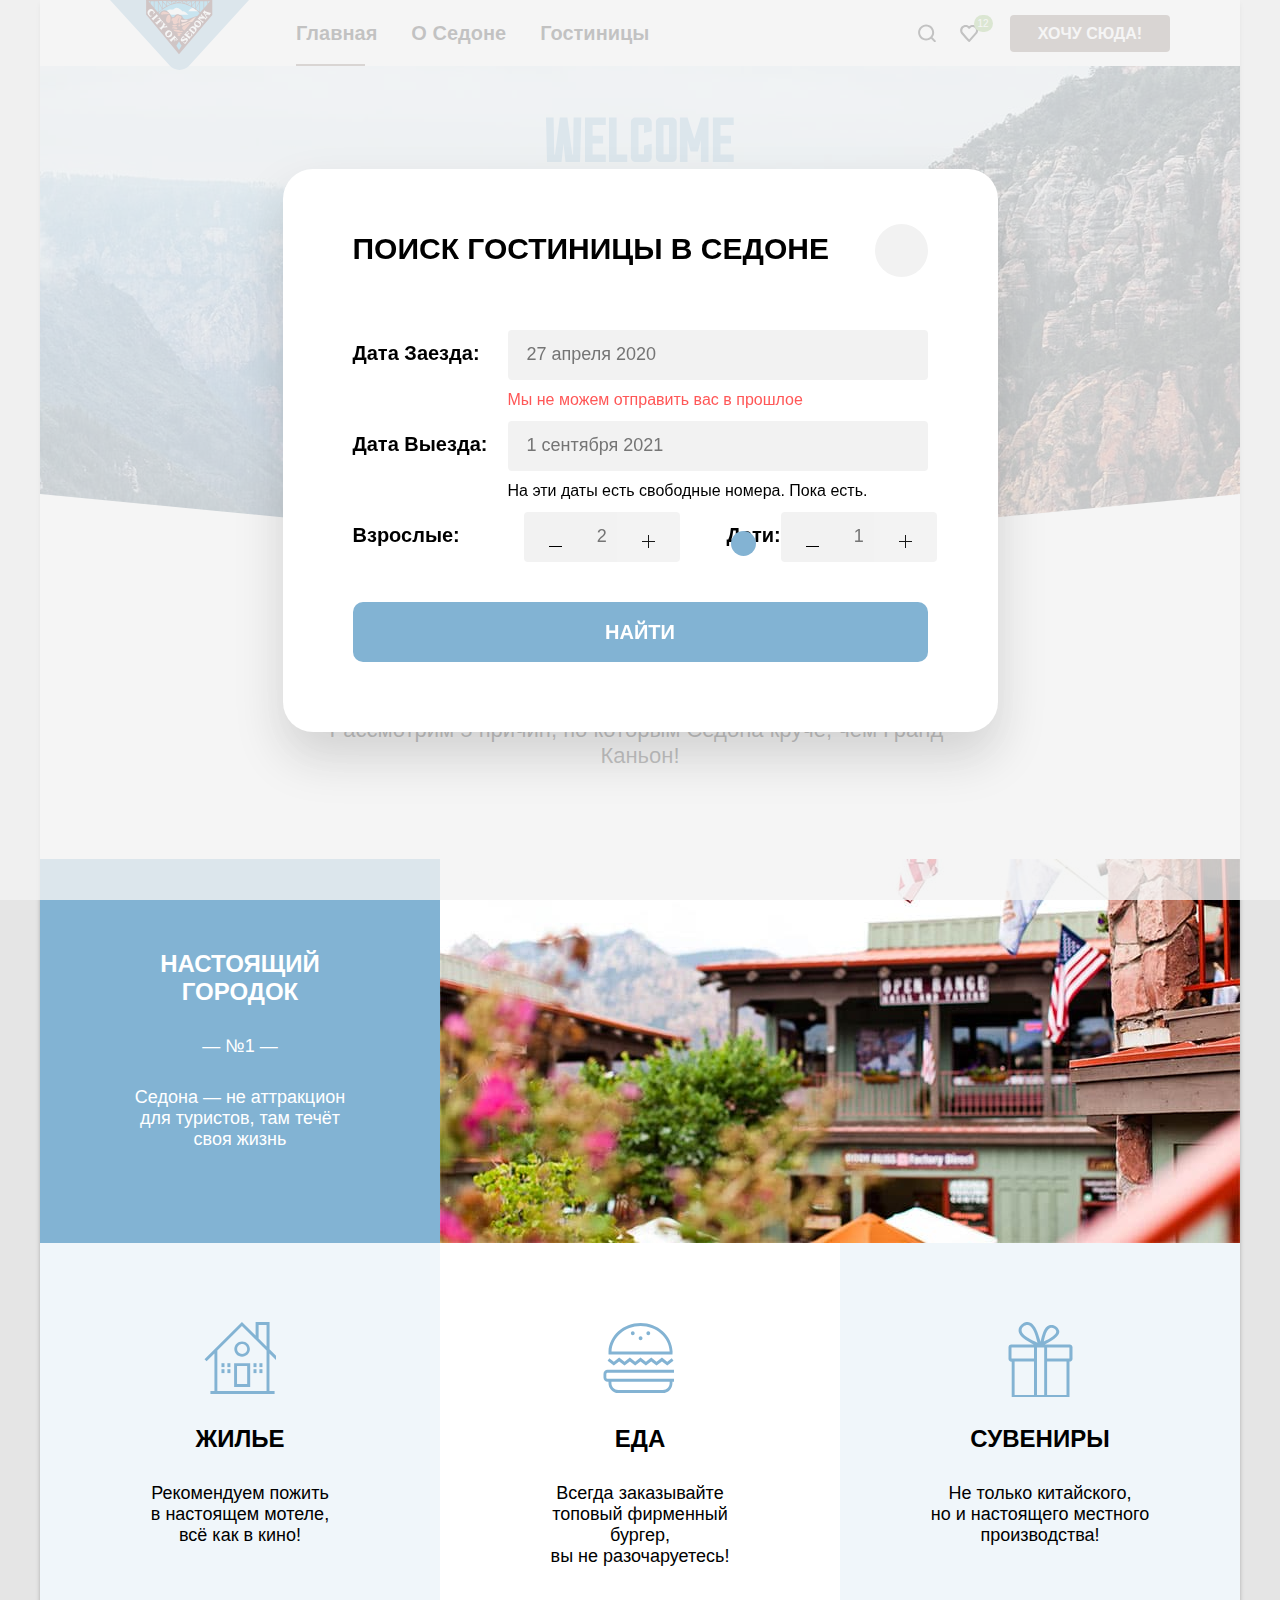
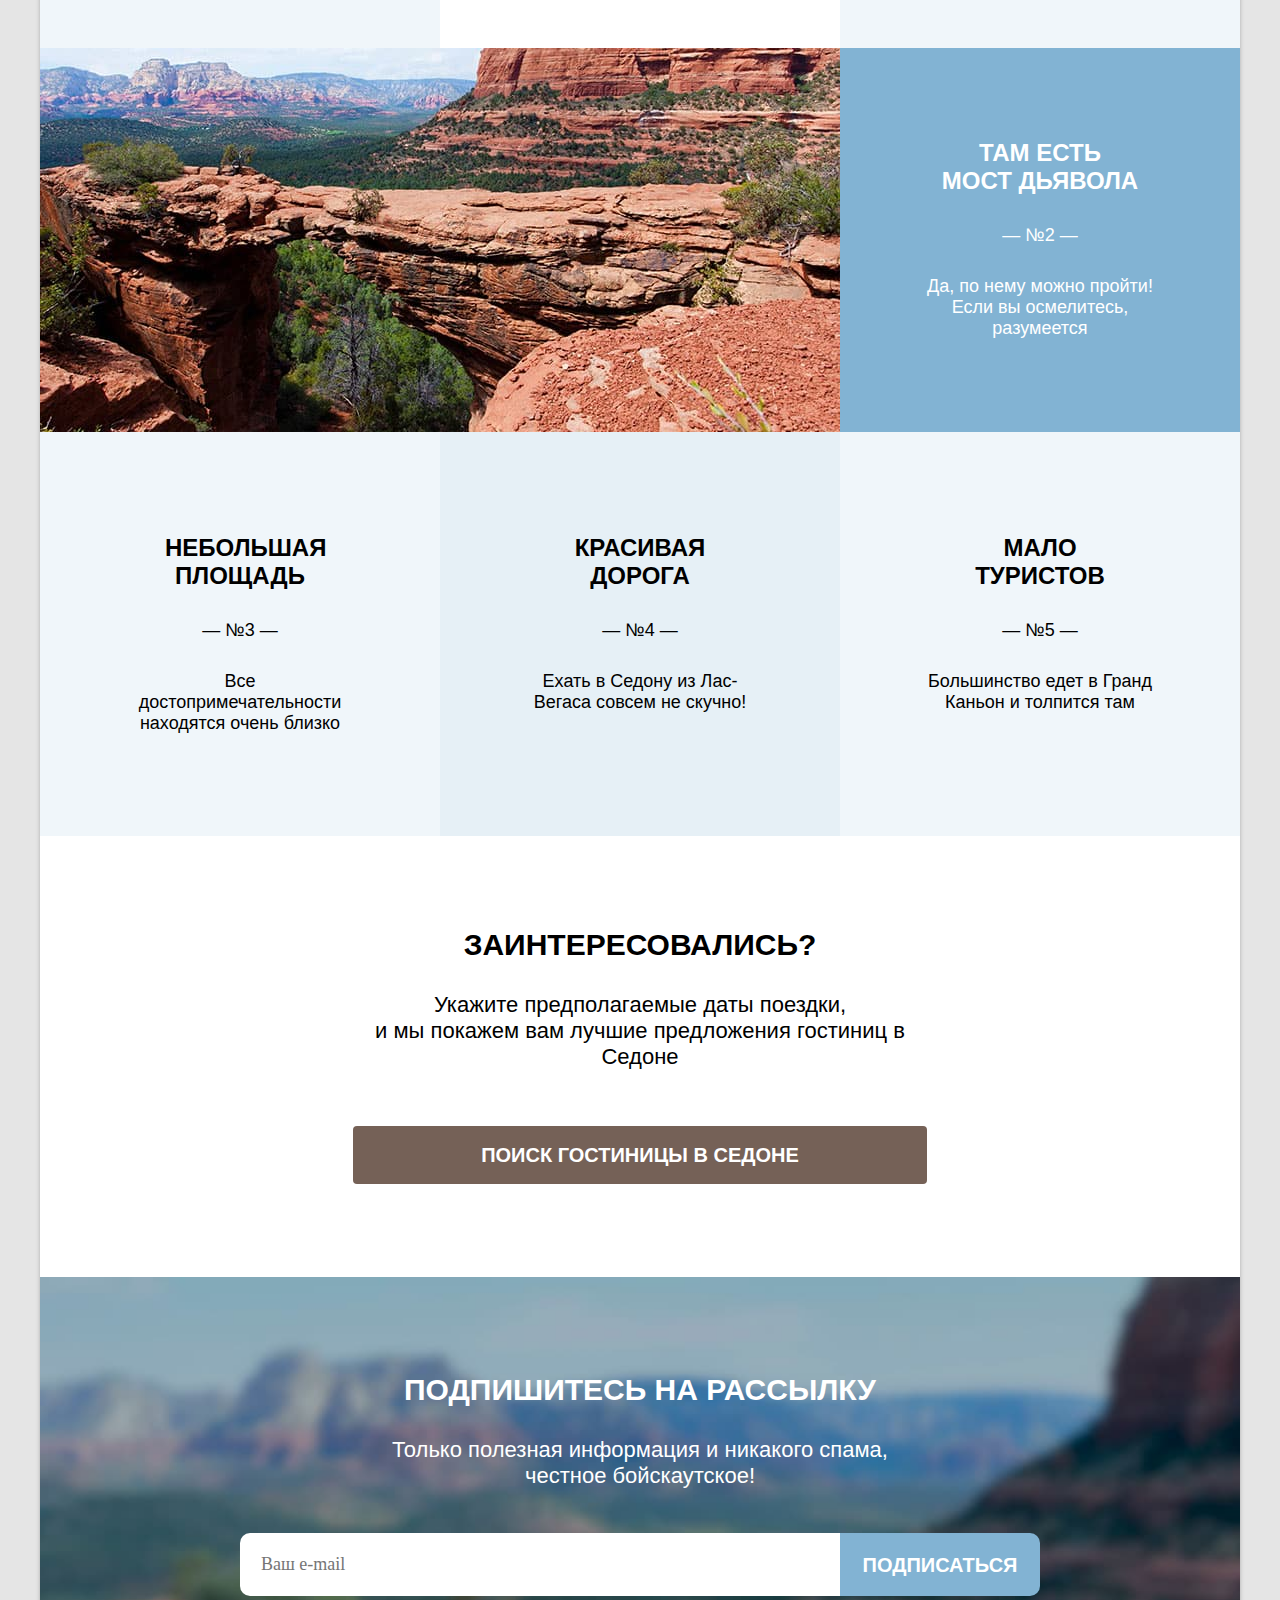
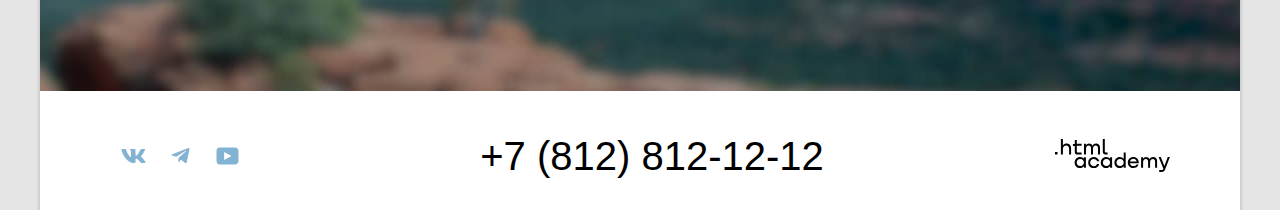
==== commit 0b5e7dd7: "добавляет исправления пердпроверки" ====
--- a/index.html
+++ b/index.html
@@ -13,7 +13,7 @@
     <header class="page-header">
       <nav class="navigation">
         <span class="navigation-logo">
-          <img class="page-header-logo" src="images/logo.svg" height="70px" width="139px" alt="Логотип Седона." />
+          <img class="page-header-logo" src="images/logo.svg" height="70" width="139" alt="Логотип Седона." />
         </span>
         <ul class="navigation-list">
           <li class="navigation-item navigation-item-main">Главная</li>
@@ -28,7 +28,7 @@
           <li class="navigation-user-item">
             <a class="navigation-user-link" href="#">
               <svg class="navigation-user-icon" aria-label="Иконка поиска." aria-hidden="true" focusable="false"
-                width="18px" height="18px" xmlns="http://www.w3.org/2000/svg">
+                width="18" height="18" xmlns="http://www.w3.org/2000/svg">
                 <path fill-rule="evenodd" clip-rule="evenodd"
                   d="M18.1585 17.05L14.448 13.35C15.4508 12.05 16.1528 10.35 16.1528 8.44995C16.1528 4.04995 12.5426 0.449951 8.13013 0.449951C3.71764 0.449951 0.107422 4.14995 0.107422 8.54995C0.107422 12.95 3.71764 16.55 8.13013 16.55C9.93524 16.55 11.6401 15.95 13.044 14.85L16.7545 18.55L18.1585 17.05ZM8.13013 14.55C4.82076 14.55 2.1131 11.85 2.1131 8.54995C2.1131 5.24995 4.82076 2.54995 8.13013 2.54995C11.4395 2.54995 14.1472 5.24995 14.1472 8.54995C14.1472 11.85 11.4395 14.55 8.13013 14.55Z" />
               </svg>
@@ -56,7 +56,7 @@
     <main class="main-index">
       <section class="about">
         <h1 class="visually-hidden">Sedona</h1>
-        <img class="main-logo" src="images/welcome_logo.svg" height="352px" width="458px"
+        <img class="main-logo" src="images/welcome_logo.svg" height="352" width="458"
           alt="Welcome to the gorgeous Sedona." />
         <div class="about-container">
           <h2 class="visually-hidden">Про Седону</h2>
@@ -223,27 +223,41 @@
               <p class="field-group">
                 <label class="form-title adults" for="modal-adults">Взрослые:</label>
               <div class="modal-field-container field-adults">
-                <button class="modal-form-button button-minus"></button>
+                <button class="modal-form-button button-minus"><svg class="minus-icon"
+                    xmlns="http://www.w3.org/2000/svg" width="13" height="1" viewBox="0 0 13 1">
+                    <path d="M0 0L0 1L13 1V0L0 0Z" />
+                  </svg></button>
                 <input class="modal-person-field modal-field" type="text" id="modal-adults" name="modal-adults"
                   placeholder="2">
-                <button class="modal-form-button button-plus"></button>
+                <button class="modal-form-button button-plus"><svg class="minus-icon" xmlns="http://www.w3.org/2000/svg"
+                    width="13" height="13" viewBox="0 0 13 13">
+                    <g>
+                      <path d="M13 6H7V0H6V6H0V7H6V13H7V7H13V6Z" />
+                    </g>
+                  </svg></button>
               </div>
               </p>
               <p class="field-group">
+                <label class="form-title children" for="modal-children">Дети:</label>
                 <span class="tooltip">
-                  <label class="form-title children" for="modal-children">Дети:</label>
                   <button class="tooltip-toggle" type="button" aria-labelledby="tooltip-label">
-                    <!-- <span class="info-tooltip"></span> -->
                   </button>
-                  <span class="tooltip-text" role="tooltip" id="tooltip-label">Укажите количество детей, которые будут с
-                    вами, возраст которых от 6 до 18
-                    лет. Дети до 6 лет размещаются бесплатно.</span>
+                  <span class="tooltip-text" role="tooltip" id="tooltip-label">Укажите количество детей, которые будут
+                    с вами, возраст которых от 6 до 18 лет. Дети до 6 лет размещаются бесплатно.</span>
                 </span>
               <div class="modal-field-container">
-                <button class="modal-form-button button-minus"></button>
+                <button class="modal-form-button button-minus"><svg class="minus-icon"
+                    xmlns="http://www.w3.org/2000/svg" width="13" height="1" viewBox="0 0 13 1">
+                    <path d="M0 0L0 1L13 1V0L0 0Z" />
+                  </svg></button>
                 <input class="modal-person-field modal-field" type="text" id="modal-children" name="modal-children"
                   placeholder="1">
-                <button class="modal-form-button button-plus"></button>
+                <button class="modal-form-button button-plus"><svg class="plus-icon" xmlns="http://www.w3.org/2000/svg"
+                    width="13" height="13" viewBox="0 0 13 13">
+                    <g>
+                      <path d="M13 6H7V0H6V6H0V7H6V13H7V7H13V6Z" />
+                    </g>
+                  </svg></button>
               </div>
               </p>
             </div>
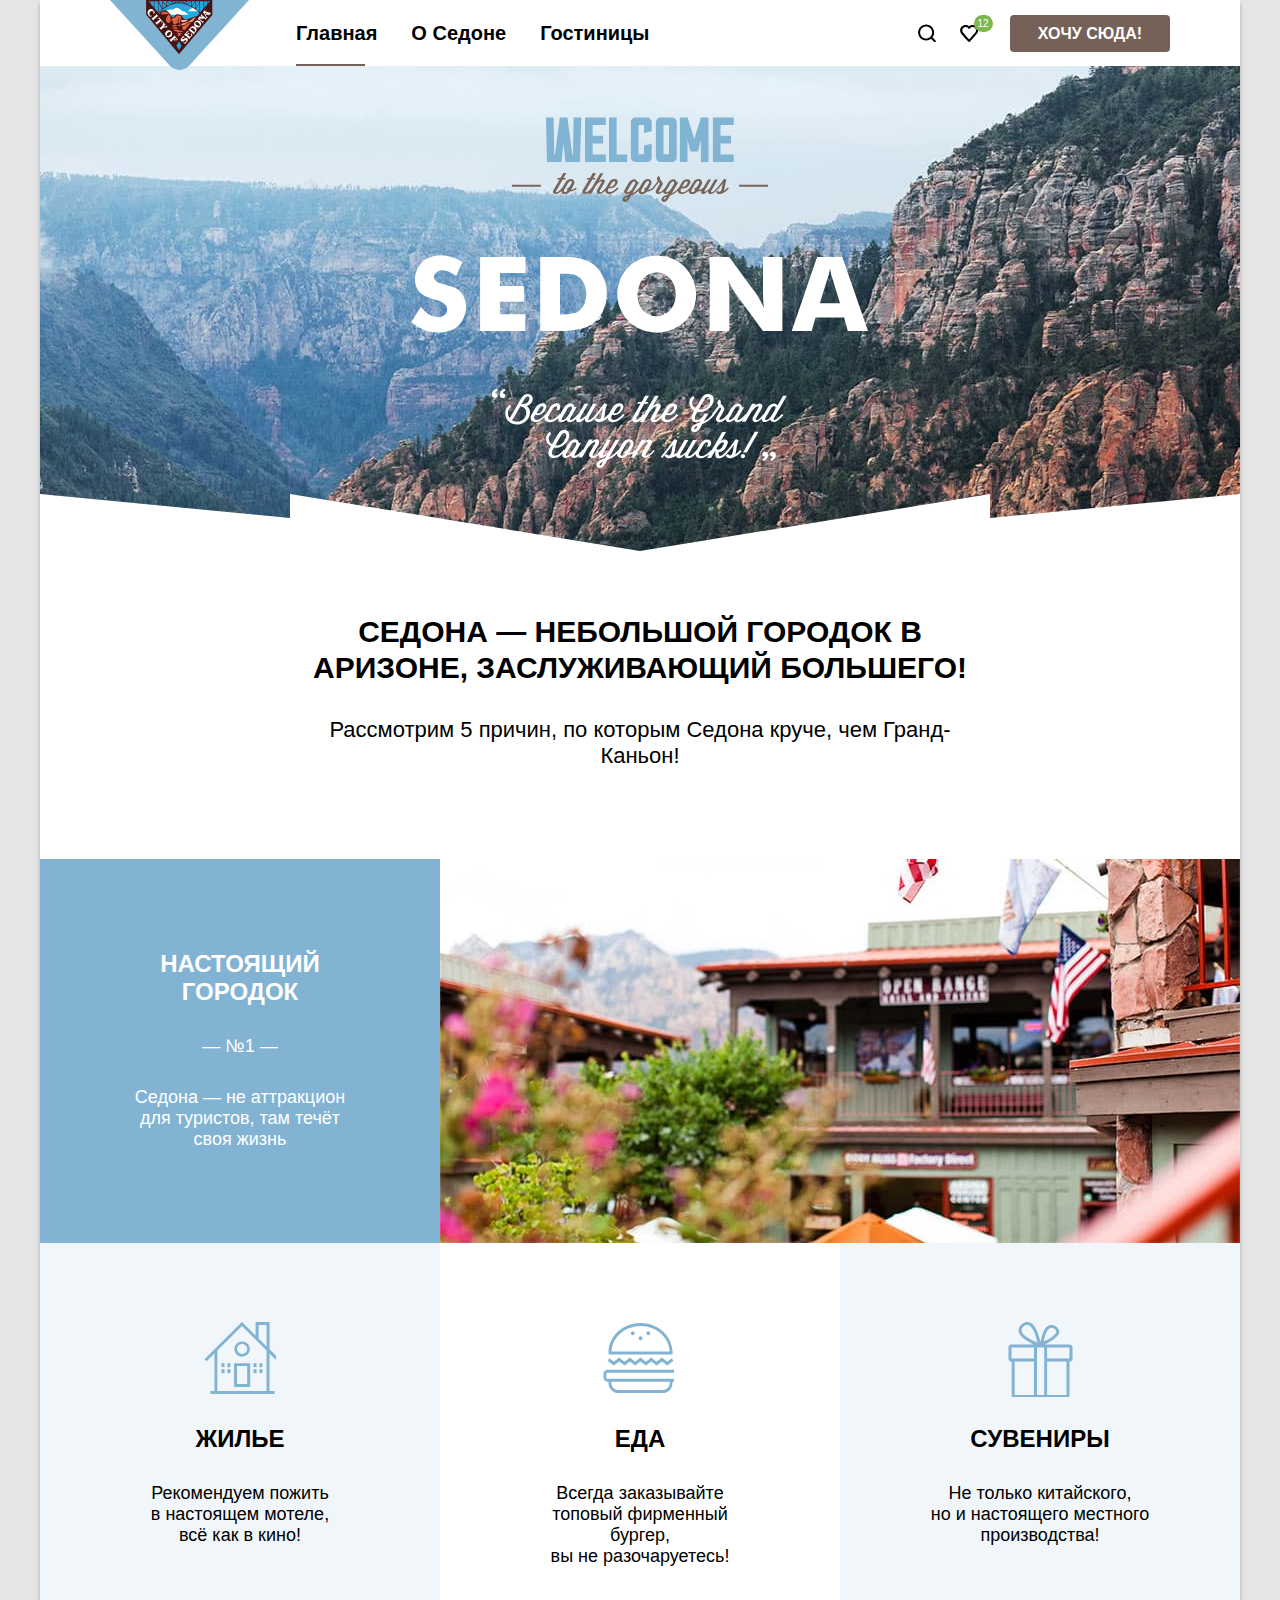
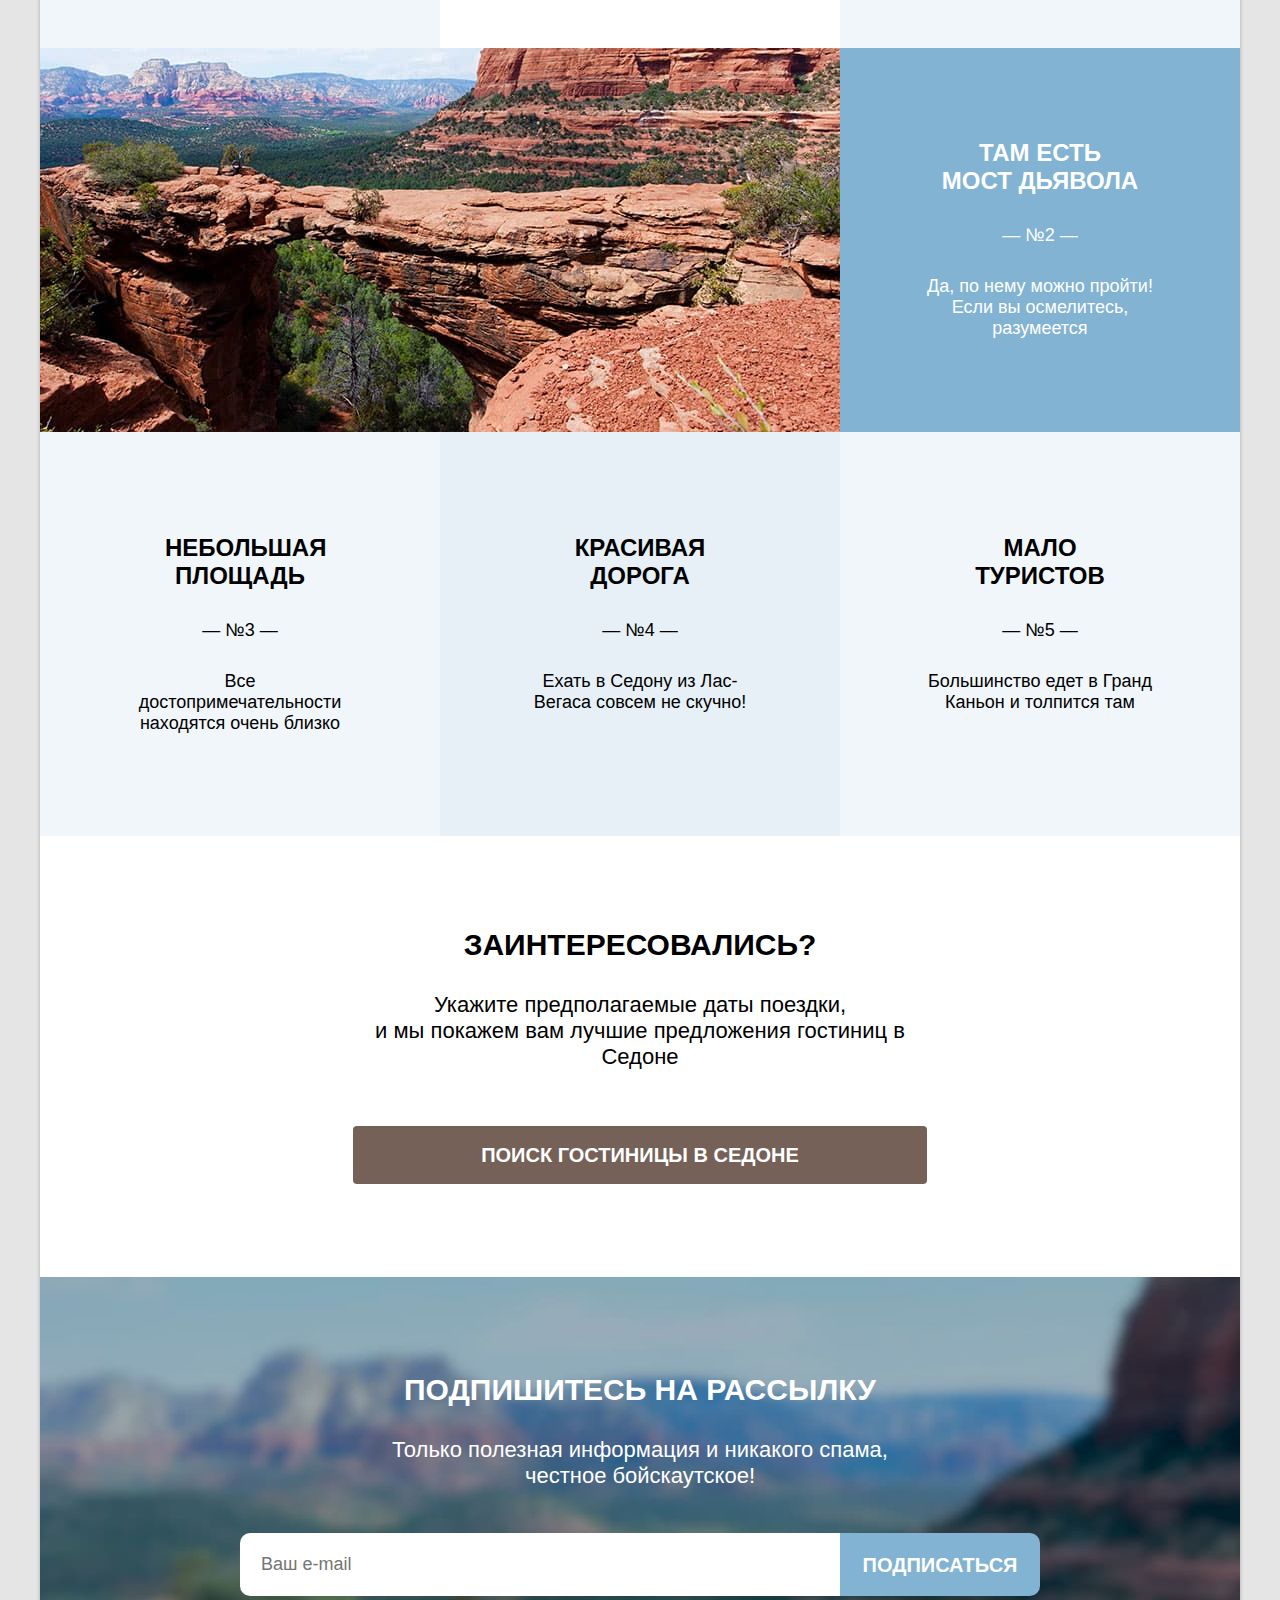
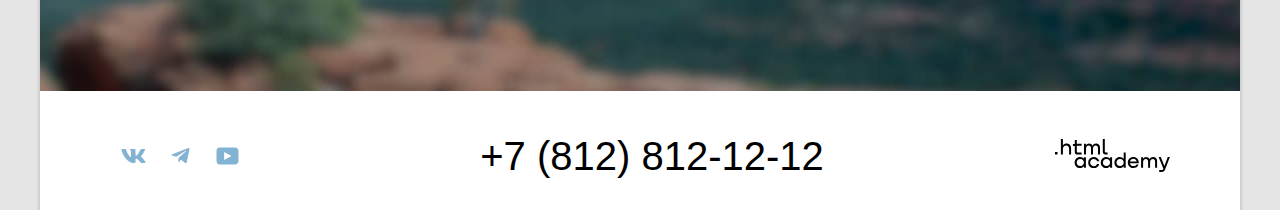
==== commit f4b83ae8: "исправляет ошибки валидации" ====
--- a/index.html
+++ b/index.html
@@ -6,6 +6,7 @@
   <link rel="stylesheet" href="styles/styles.css">
   <title>HTML Academy: Седона</title>
   <link rel="icon" href="../1719055-sedona-34/favicon.ico">
+  <link rel="icon" type="image/png" href="favicon.png">
 </head>
 
 <body>
--- a/styles/styles.css
+++ b/styles/styles.css
@@ -17,8 +17,13 @@
 }
 body  {
   margin: 0;
-  display: flex;
-  flex-direction: column;
+  display: -webkit-box;
+  display: -ms-flexbox;
+  display: flex;
+  -webkit-box-orient: vertical;
+  -webkit-box-direction: normal;
+      -ms-flex-direction: column;
+          flex-direction: column;
   min-height: 100%;
   font-family: "PT Sans", sans-serif;
   font-size: 18px;
@@ -29,16 +34,26 @@
 .main-index {
   margin: 0;
   padding: 0;
-  flex-grow: 1;
+  -webkit-box-flex: 1;
+      -ms-flex-positive: 1;
+          flex-grow: 1;
 }
 .page-container {
   margin: 0 auto;
   width: 1200px;
   background-color: #ffffff;
-  display: flex;
-  flex-direction: column;
-  flex-grow: 1;
-  box-shadow: 0 4px 4px rgb(0 0 0 / 25%);
+  display: -webkit-box;
+  display: -ms-flexbox;
+  display: flex;
+  -webkit-box-orient: vertical;
+  -webkit-box-direction: normal;
+      -ms-flex-direction: column;
+          flex-direction: column;
+  -webkit-box-flex: 1;
+      -ms-flex-positive: 1;
+          flex-grow: 1;
+  -webkit-box-shadow: 0 4px 4px rgb(0 0 0 / 25%);
+          box-shadow: 0 4px 4px rgb(0 0 0 / 25%);
 }
 .visually-hidden {
   position: absolute;
@@ -55,6 +70,8 @@
   background-color: #ffffff;
 }
 .navigation {
+  display: -webkit-box;
+  display: -ms-flexbox;
   display: flex;
   margin: 0 auto;
   width: 1060px;
@@ -71,8 +88,11 @@
   padding: 0;
 }
 .navigation-list {
-  display: flex;
-  flex-wrap: wrap;
+  display: -webkit-box;
+  display: -ms-flexbox;
+  display: flex;
+  -ms-flex-wrap: wrap;
+      flex-wrap: wrap;
   margin: 0;
   padding: 0;
   width: 390px;
@@ -82,8 +102,11 @@
   list-style-type: none;
 }
 .navigation-user {
-  display: flex;
-  flex-wrap: wrap;
+  display: -webkit-box;
+  display: -ms-flexbox;
+  display: flex;
+  -ms-flex-wrap: wrap;
+      flex-wrap: wrap;
   max-width: 270px;
   margin: 0;
   padding: 0;
@@ -91,9 +114,15 @@
   list-style-type: none;
 }
 .navigation-user-item {
-  display: flex;
-  align-items: center;
-  justify-content: center;
+  display: -webkit-box;
+  display: -ms-flexbox;
+  display: flex;
+  -webkit-box-align: center;
+      -ms-flex-align: center;
+          align-items: center;
+  -webkit-box-pack: center;
+      -ms-flex-pack: center;
+          justify-content: center;
   min-width: 42px;
 }
 .navigation-user-link {
@@ -207,7 +236,8 @@
   text-decoration: none;
   text-align: center;
   display: block;
-  box-sizing: border-box;
+  -webkit-box-sizing: border-box;
+          box-sizing: border-box;
 }
 .button-favourite {
   background-color: #82b3d3;
@@ -307,9 +337,14 @@
   padding: 0;
 }
 .advantages-list {
-  display: flex;
-  justify-content: space-between;
-  flex-wrap: wrap;
+  display: -webkit-box;
+  display: -ms-flexbox;
+  display: flex;
+  -webkit-box-pack: justify;
+      -ms-flex-pack: justify;
+          justify-content: space-between;
+  -ms-flex-wrap: wrap;
+      flex-wrap: wrap;
   text-align: center;
   list-style-type: none;
   margin: 0;
@@ -321,7 +356,8 @@
 }
 .advantages-item-text {
   width: 400px;
-  box-sizing: border-box;
+  -webkit-box-sizing: border-box;
+          box-sizing: border-box;
   padding: 91px 85px;
 }
 .advantages-number {
@@ -393,12 +429,16 @@
   text-transform: uppercase;
 }
 .advantages-item-photo-sedona {
+  display: -webkit-box;
+  display: -ms-flexbox;
   display: flex;
   width: 100%;
   color: #ffffff;
   background-color: #82B3D3;
 }
 .advantages-item-photo-canyon {
+  display: -webkit-box;
+  display: -ms-flexbox;
   display: flex;
   width: 100%;
   color: #ffffff;
@@ -465,9 +505,15 @@
   background-color: #ffffff;
 }
 .page-footer-container {
-  display: flex;
-  justify-content: space-between;
-  align-items: center;
+  display: -webkit-box;
+  display: -ms-flexbox;
+  display: flex;
+  -webkit-box-pack: justify;
+      -ms-flex-pack: justify;
+          justify-content: space-between;
+  -webkit-box-align: center;
+      -ms-flex-align: center;
+          align-items: center;
   margin: 0 auto;
   width: 1060px;
   padding: 40px 0 30px;
@@ -475,6 +521,8 @@
 .footer-social {
   width: 142;
   margin-right: 41px;
+  display: -webkit-box;
+  display: -ms-flexbox;
   display: flex;
 }
 .footer-social-list {
@@ -482,8 +530,14 @@
   padding: 0;
   list-style-type: none;
   color: #000000;
-  display: flex;
-  flex-wrap: wrap;
+  display: -webkit-box;
+  display: -ms-flexbox;
+  display: flex;
+  -ms-flex-wrap: wrap;
+      flex-wrap: wrap;
+  -webkit-box-flex: 1;
+      -ms-flex-positive: 1;
+          flex-grow: 1;
 }
 .footer-social-item {
   position: relative;
@@ -533,9 +587,11 @@
 .field {
   padding: 21px;
   border: 0;
-  flex-grow: 1;
+  -webkit-box-flex: 1;
+      -ms-flex-positive: 1;
+          flex-grow: 1;
   background-color: #ffffff;
-  font-family: 'PT Sans';
+  font-family: 'PT Sans', sans-serif;
   font-size: 18px;
   line-height: 21px;
   border-radius: 10px 0 0 10px;
@@ -584,6 +640,8 @@
   margin-bottom: 44px;
 }
 .newsletter-form {
+  display: -webkit-box;
+  display: -ms-flexbox;
   display: flex;
   padding: 0;
   margin: 0;
@@ -654,6 +712,8 @@
 }
 .breadcrumbs {
   list-style-type: none;
+  display: -webkit-box;
+  display: -ms-flexbox;
   display: flex;
   margin: 0;
   padding: 0;
@@ -677,8 +737,12 @@
   opacity: 0.3;
 }
 .catalog-filter {
-  display: flex;
-  justify-content: space-between;
+  display: -webkit-box;
+  display: -ms-flexbox;
+  display: flex;
+  -webkit-box-pack: justify;
+      -ms-flex-pack: justify;
+          justify-content: space-between;
 }
 .catalog-filter-group, .hotel-price-range {
   border: 0;
@@ -699,6 +763,8 @@
   right: 14px;
 }
 .hotel-price-range {
+  display: -webkit-box;
+  display: -ms-flexbox;
   display: flex;
   margin: 0;
   padding: 0;
@@ -714,19 +780,23 @@
   font-size: 18px;
   line-height: 21px;
   font-family: inherit;
-  box-sizing: border-box;
+  -webkit-box-sizing: border-box;
+          box-sizing: border-box;
 }
 .hotel-price:hover {
   border-color: rgb(255,255,255, 0.6);
 }
 .hotel-price:focus {
   border: 3px solid #68a2ca;
-  box-shadow: 0 0 0 3px #68a2ca;
+  -webkit-box-shadow: 0 0 0 3px #68a2ca;
+          box-shadow: 0 0 0 3px #68a2ca;
 }
 .hotel-price:active {
   background-color: #756257;
 }
 .hotel-price-input {
+  display: -webkit-box;
+  display: -ms-flexbox;
   display: flex;
   margin: 0;
   padding: 0;
@@ -734,12 +804,18 @@
   max-width: 287px;
 }
 .hotel-price-container {
-  display: flex;
-  flex-direction: column;
+  display: -webkit-box;
+  display: -ms-flexbox;
+  display: flex;
+  -webkit-box-orient: vertical;
+  -webkit-box-direction: normal;
+      -ms-flex-direction: column;
+          flex-direction: column;
 }
 .hotel-price::-webkit-outer-spin-button,
 .hotel-price::-webkit-inner-spin-button {
-  appearance: none;
+  -webkit-appearance: none;
+          appearance: none;
   margin: 0;
 }
 .hotel-min-price {
@@ -775,7 +851,8 @@
 }
 .range-toggle:active {
   border: 3px solid #83b3d3;
-  box-shadow: 0px 4px 10px rgba(0, 0, 0, 0.25);
+  -webkit-box-shadow: 0px 4px 10px rgba(0, 0, 0, 0.25);
+          box-shadow: 0px 4px 10px rgba(0, 0, 0, 0.25);
   border-radius: 5px;
 }
 .toggle-min {
@@ -786,7 +863,7 @@
   right: -10px;
 }
 .catalog-filter-title {
-  margin-bottom: 30px;
+  margin-bottom: 31px;
   margin-left: -3px;
   font-size: 20px;
   line-height: 26px;
@@ -816,7 +893,8 @@
 }
 .control-mark {
   position: absolute;
-  box-sizing: border-box;
+  -webkit-box-sizing: border-box;
+          box-sizing: border-box;
   right: 128px;
   width: 20px;
   height: 20px;
@@ -825,7 +903,8 @@
 }
 .control-mark-radio {
   position: absolute;
-  box-sizing: border-box;
+  -webkit-box-sizing: border-box;
+          box-sizing: border-box;
   right: 124px;
   width: 20px;
   height: 20px;
@@ -851,13 +930,14 @@
 }
 .control-input[type="radio"]:focus + .control-mark-radio {
   background-color: #ffffff;
-  box-shadow: 0px 0px 0px 3px #83b3d3;
+  -webkit-box-shadow: 0px 0px 0px 3px #83b3d3;
+          box-shadow: 0px 0px 0px 3px #83b3d3;
   outline: 0;
 }
 .control-radio {
   position: relative;
   display: block;
-  padding-left: 39px;
+  padding-left: 40px;
 }
 .control-radio:hover {
   color: #ffffff;
@@ -890,9 +970,16 @@
   margin-right: 191px;
 }
 .catalog-buttons {
-  display: flex;
-  flex-direction: column;
-  align-items: center;
+  display: -webkit-box;
+  display: -ms-flexbox;
+  display: flex;
+  -webkit-box-orient: vertical;
+  -webkit-box-direction: normal;
+      -ms-flex-direction: column;
+          flex-direction: column;
+  -webkit-box-align: center;
+      -ms-flex-align: center;
+          align-items: center;
   margin: 0;
   margin-left: auto;
   margin-top: auto;
@@ -939,14 +1026,17 @@
   line-height: 21px;
   border: 2px solid #e5e5e5;
   border-radius: 4px;
-  appearance: none;
+  -webkit-appearance: none;
+     -moz-appearance: none;
+          appearance: none;
   background-image: url("../images/icons/arrown-down.svg");
   background-repeat: no-repeat;
   background-position: right 19px center;
 }
 .select-control::-webkit-outer-spin-button,
 .select-control::-webkit-inner-spin-button {
-  appearance: none;
+  -webkit-appearance: none;
+          appearance: none;
   margin: 0;
 }
 .select-control:hover,
@@ -973,7 +1063,9 @@
   border: 2px solid #e5e5e5;
   border-radius: 4px;
   margin-left: 52px;
-  appearance: none;
+  -webkit-appearance: none;
+     -moz-appearance: none;
+          appearance: none;
   background-image: url("../images/icons/arrown-down.svg");
   background-repeat: no-repeat;
   background-position: right 20px center;
@@ -990,22 +1082,29 @@
   outline: none;
 }
 .catalog-control {
+  display: -ms-grid;
   display: grid;
+  -ms-grid-columns: 48px 7px 48px 7px 48px;
   grid-template-columns: 48px 48px 48px;
-  align-items: flex-start;
+  -webkit-box-align: start;
+      -ms-flex-align: start;
+          align-items: flex-start;
   grid-gap: 7px;
   margin-left: auto;
 }
 
 .button-control {
   position: relative;
-  box-sizing: border-box;
+  -webkit-box-sizing: border-box;
+          box-sizing: border-box;
   margin: 0;
   min-height: 48px;
   padding: 15px 14px;
   border: 2px solid #e5e5e5;
   border-radius: 4px;
-  justify-content: center;
+  -webkit-box-pack: center;
+      -ms-flex-pack: center;
+          justify-content: center;
 }
 .button-control-all::before {
   content: "";
@@ -1048,7 +1147,9 @@
   margin: 0;
   border: 2px solid #e5e5e5;
   border-radius: 4px;
-  justify-content: center;
+  -webkit-box-pack: center;
+      -ms-flex-pack: center;
+          justify-content: center;
 }
 .button-control:hover,
 .button-control:active {
@@ -1085,6 +1186,8 @@
   padding: 10px 6px 10px 0;
 }
 .hotel-card-title-link {
+  -ms-grid-column: 1;
+  -ms-grid-column-span: 2;
   grid-column: 1 /3;
   text-decoration: none;
   color: inherit;
@@ -1094,20 +1197,27 @@
   color: #000000;
 }
 .hotel-rating {
+  display: -webkit-box;
+  display: -ms-flexbox;
   display: flex;
   margin: 0;
   padding: 0;
   list-style-type: none;
 }
 .hotel-card-list {
-  display: flex;
-  flex-wrap: wrap;
+  display: -webkit-box;
+  display: -ms-flexbox;
+  display: flex;
+  -ms-flex-wrap: wrap;
+      flex-wrap: wrap;
   list-style-type: none;
   margin: 0;
   padding: 0 71px 66px 73px;
 }
 .hotel-card{
+  display: -ms-grid;
   display: grid;
+  -ms-grid-columns: 140px 20px 140px;
   grid-template-columns: 140px 140px;
   grid-gap: 13px 20px;
   padding: 20px;
@@ -1123,6 +1233,8 @@
   padding-bottom: 4px;
 }
 .hotel-card-link {
+  -ms-grid-column: 1;
+  -ms-grid-column-span: 2;
   grid-column: 1 / 3;
 }
 .hotel-card-photo {
@@ -1130,12 +1242,19 @@
   max-height: 100%;
 }
 .search-results-container {
-  display: flex;
-  flex-direction: row;
+  display: -webkit-box;
+  display: -ms-flexbox;
+  display: flex;
+  -webkit-box-orient: horizontal;
+  -webkit-box-direction: normal;
+      -ms-flex-direction: row;
+          flex-direction: row;
   padding: 55px 71px 0 72px;
   margin: 0;
   margin-bottom: 56px;
-  align-items: center;
+  -webkit-box-align: center;
+      -ms-flex-align: center;
+          align-items: center;
 }
 .found-hotels {
   margin: 0;
@@ -1148,25 +1267,36 @@
   padding: 0;
 }
 .pagination {
-  display: flex;
-  align-items: center;
+  display: -webkit-box;
+  display: -ms-flexbox;
+  display: flex;
+  -webkit-box-align: center;
+      -ms-flex-align: center;
+          align-items: center;
   margin: 0 70px 0 73px;
   padding: 30px 0 25px 0;
   border-top: 2px solid #e6e6e6;
 }
 .pagination-list {
+  display: -webkit-box;
+  display: -ms-flexbox;
   display: flex;
   list-style-type: none;
   margin: 0;
   padding: 0;
 }
 .pagination-link {
-  display: flex;
-  justify-content: center;
+  display: -webkit-box;
+  display: -ms-flexbox;
+  display: flex;
+  -webkit-box-pack: center;
+      -ms-flex-pack: center;
+          justify-content: center;
   width: 60px;
   min-height: 60px;
   padding: 11px 25px 13px 23px;
-  box-sizing: border-box;
+  -webkit-box-sizing: border-box;
+          box-sizing: border-box;
   line-height: 36px;
   font-weight: bold;
   margin-right: 8px;
@@ -1189,13 +1319,15 @@
   margin-left: auto;
 }
 .modal-window-main {
-  /* display: none; */
+  display: none;
 }
 .modal-container {
   z-index: 1000;
   position: fixed;
   top: 0;
   left: 0;
+  display: -webkit-box;
+  display: -ms-flexbox;
   display: flex;
   width: 100%;
   height: 100%;
@@ -1209,7 +1341,8 @@
 }
 .modal-hotel-search {
   max-width: 715px;
-  box-shadow: 0 25px 50px rgba(0, 0, 0, 0.15);
+  -webkit-box-shadow: 0 25px 50px rgba(0, 0, 0, 0.15);
+          box-shadow: 0 25px 50px rgba(0, 0, 0, 0.15);
   border-radius: 30px;
 }
 .modal-close-button {
@@ -1222,7 +1355,8 @@
   background-color: #f2f2f2;
   border: none;
   border-radius: 50%;
-  box-sizing: border-box;
+  -webkit-box-sizing: border-box;
+          box-sizing: border-box;
   background-image: url("../images/modal/cross.svg");
   background-repeat: no-repeat;
   background-position: center;
@@ -1235,9 +1369,6 @@
   background-color: #e6e6e6;
   border: 3px solid #83b3d3;
   outline: 0;
-}
-.modal-close-button:active {
-
 }
 .modal-title {
   font-size: 30px;
@@ -1267,13 +1398,15 @@
 .modal-date-field {
   width: 420px;
   height: 50px;
-  box-sizing: border-box;
+  -webkit-box-sizing: border-box;
+          box-sizing: border-box;
   padding: 0 19px;
+  padding-bottom: 3px;
   margin: 0;
   margin-left: auto;
   background-image: url("../images/modal/calendar.svg");
   background-repeat: no-repeat;
-  background-position: right 17px center;
+  background-position: right 19px center;
 }
 .field-adults {
   margin-right: 56px;
@@ -1286,21 +1419,26 @@
   text-align: center;
 }
 .modal-date-field:hover {
-  background: #e6e6e6;
+  background-color: #e6e6e6;
 }
 .modal-date-field:focus {
   background: #e6e6e6;
   border: 3px solid #83b3d3;
   outline: 0;
 }
+.modal-date-field:active {
+  background: #e6e6e6;
+  border: 3px solid #000000;
+  outline: 0;
+}
 .modal-warning {
-  margin: 9px 0 11px 155px;
+  margin: 9px 0 12px 155px;
   font-size: 16px;
   line-height: 21px;
   color: #ff5757;
 }
 .modal-warning-positive {
-  margin: 9px 0 11px 155px;
+  margin: 7px 0 12px 155px;
   font-size: 16px;
   line-height: 21px;
 }
@@ -1310,7 +1448,7 @@
   color: #ffffff;
   width: 575px;
   min-height: 60px;
-  margin: 0;
+  margin: 0 auto;
   display: block;
   border-radius: 10px;
   font-size: 20px;
@@ -1331,17 +1469,31 @@
   border: none;
 }
 .field-group {
-  display: flex;
-  align-items: center;
-  justify-content: space-between;
+  display: -webkit-box;
+  display: -ms-flexbox;
+  display: flex;
+  -webkit-box-align: center;
+      -ms-flex-align: center;
+          align-items: center;
+  -webkit-box-pack: justify;
+      -ms-flex-pack: justify;
+          justify-content: space-between;
   margin: 0;
   padding: 0;
 }
 .modal-travellers {
-  display: flex;
-  align-items: center;
-  justify-content: space-between;
-  flex-grow: 1;
+  display: -webkit-box;
+  display: -ms-flexbox;
+  display: flex;
+  -webkit-box-align: center;
+      -ms-flex-align: center;
+          align-items: center;
+  -webkit-box-pack: justify;
+      -ms-flex-pack: justify;
+          justify-content: space-between;
+  -webkit-box-flex: 1;
+      -ms-flex-positive: 1;
+          flex-grow: 1;
   margin: 0;
   margin-bottom: 40px;
 }
@@ -1354,6 +1506,12 @@
   margin-left: 2px;
   width: 16px;
   height: 16px;
+  left: 465px;
+  bottom: 192px;
+}
+.children {
+  position: relative;
+  padding-right: 50px;
 }
 .tooltip-toggle {
   width: 25px;
@@ -1368,11 +1526,13 @@
 }
 .tooltip-toggle:hover {
   background-color: #68a2ca;
+  outline: none;
 }
 .tooltip-text {
   position: absolute;
   background: #333333;
-  box-shadow: 0px 15px 30px rgba(0, 0, 0, 0.3);
+  -webkit-box-shadow: 0px 15px 30px rgba(0, 0, 0, 0.3);
+          box-shadow: 0px 15px 30px rgba(0, 0, 0, 0.3);
   border-radius: 10px;
   padding: 15px 18px 18px 22px;
   display: block;
@@ -1382,9 +1542,25 @@
   width: 256px;
   color: #ffffff;
   left: 50%;
-  transform: translateX(-50%);
+  -webkit-transform: translateX(-50%);
+      -ms-transform: translateX(-50%);
+          transform: translateX(-50%);
   z-index: 1;
   display: none;
+  margin-top: 15px;
+}
+.tooltip-text::before {
+  content: '';
+  position: absolute;
+  left: 465px;
+  bottom: 190px;
+  display: block;
+  left: 135px;
+  top: -30px;
+  width: 0;
+  height: 0;
+  border: 20px solid transparent;
+  border-bottom: 15px solid #333333;
 }
 .tooltip-toggle:hover + .tooltip-text,
 .tooltip-toggle:focus + .tooltip-text {
@@ -1399,24 +1575,63 @@
   background-color: #f2f2f2;
 }
 .button-plus {
-  background-image: url("../images/modal/plus.svg");
-  background-repeat: no-repeat;
-  background-position: center;
   border-radius: 0 4px 4px 0;
-  padding: 23px 25px 24px;
-  opacity:  0.9;
+  padding: 7px 10px 9px;
 }
 .button-minus {
-  background-image: url("../images/modal/minus.svg");
-  background-repeat: no-repeat;
-  background-position: center;
   border-radius: 4px 0 0 4px;
-  padding: 23px 25px 24px;
+  padding: 12px 9px 15px 8px;
+}
+.minus-icon,
+.plus-icon {
+  fill: rgba(0, 0, 0, 0.3);
+  display: block;
+  padding: 10px;
+}
+.minus-icon:hover,
+.plus-icon:hover {
+  fill: #000000;
+}
+.button-minus:focus {
+  fill: #000000;
+  border: 3px solid #83b3d3;
+  outline: none;
+  padding: 9px 6px 12px 5px;
+}
+.plus-icon:focus {
+  fill: #000000;
+  border: 3px solid #83b3d3;
+  outline: none;
+  padding: 4px 7px 6px;
+}
+.minus-icon:active,
+.plus-icon:active {
+  fill: rgba(0, 0, 0, 0.2);
+  outline: none;
 }
 .modal-field-container {
-  display: flex;
-  flex-grow: 1;
+  display: -webkit-box;
+  display: -ms-flexbox;
+  display: flex;
+  -webkit-box-flex: 1;
+      -ms-flex-positive: 1;
+          flex-grow: 1;
   width: 133px;
   height: 50px;
   padding: 0;
 }
+
+    display: -ms-grid;
+
+    display: grid;
+    -webkit-transition: all .5s;
+    -o-transition: all .5s;
+    transition: all .5s;
+    -webkit-user-select: none;
+       -moz-user-select: none;
+        -ms-user-select: none;
+            user-select: none;
+    background: -webkit-gradient(linear, left top, left bottom, from(white), to(black));
+    background: -o-linear-gradient(top, white, black);
+    background: linear-gradient(to bottom, white, black);
+}
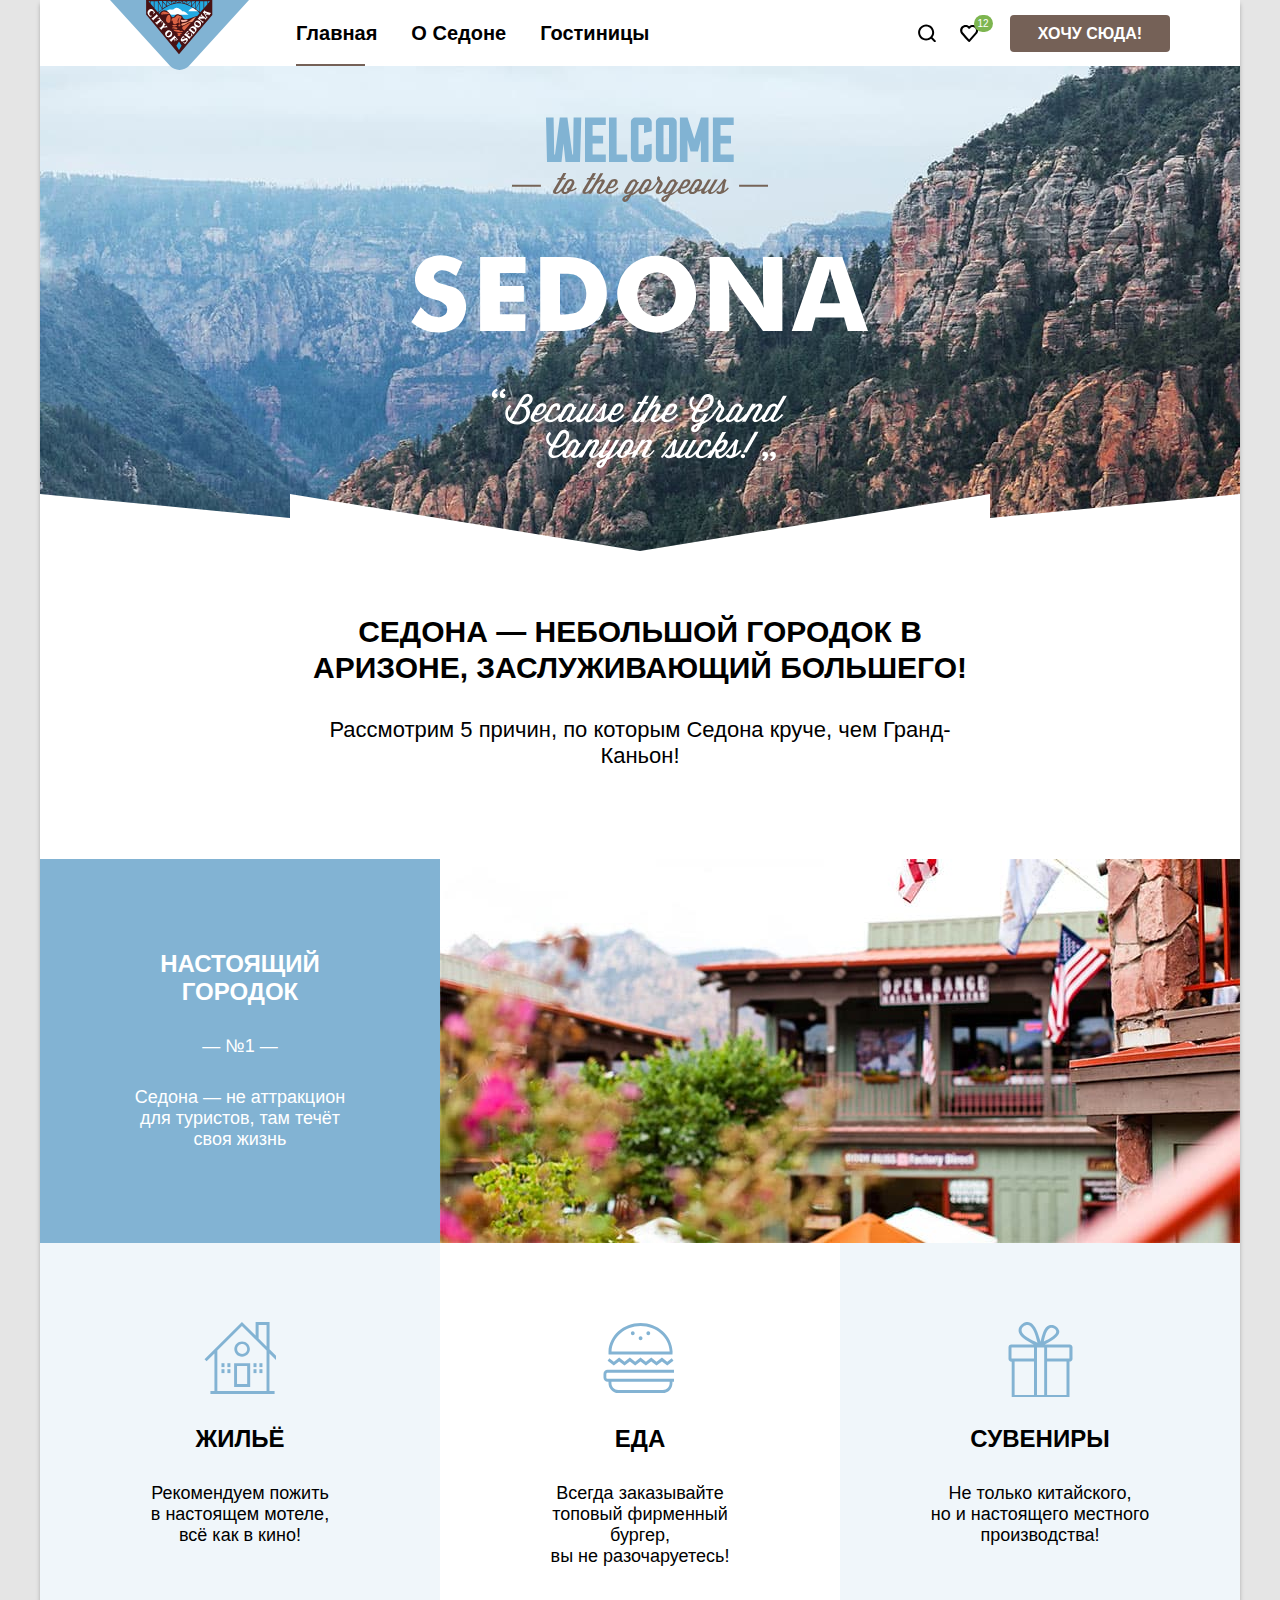
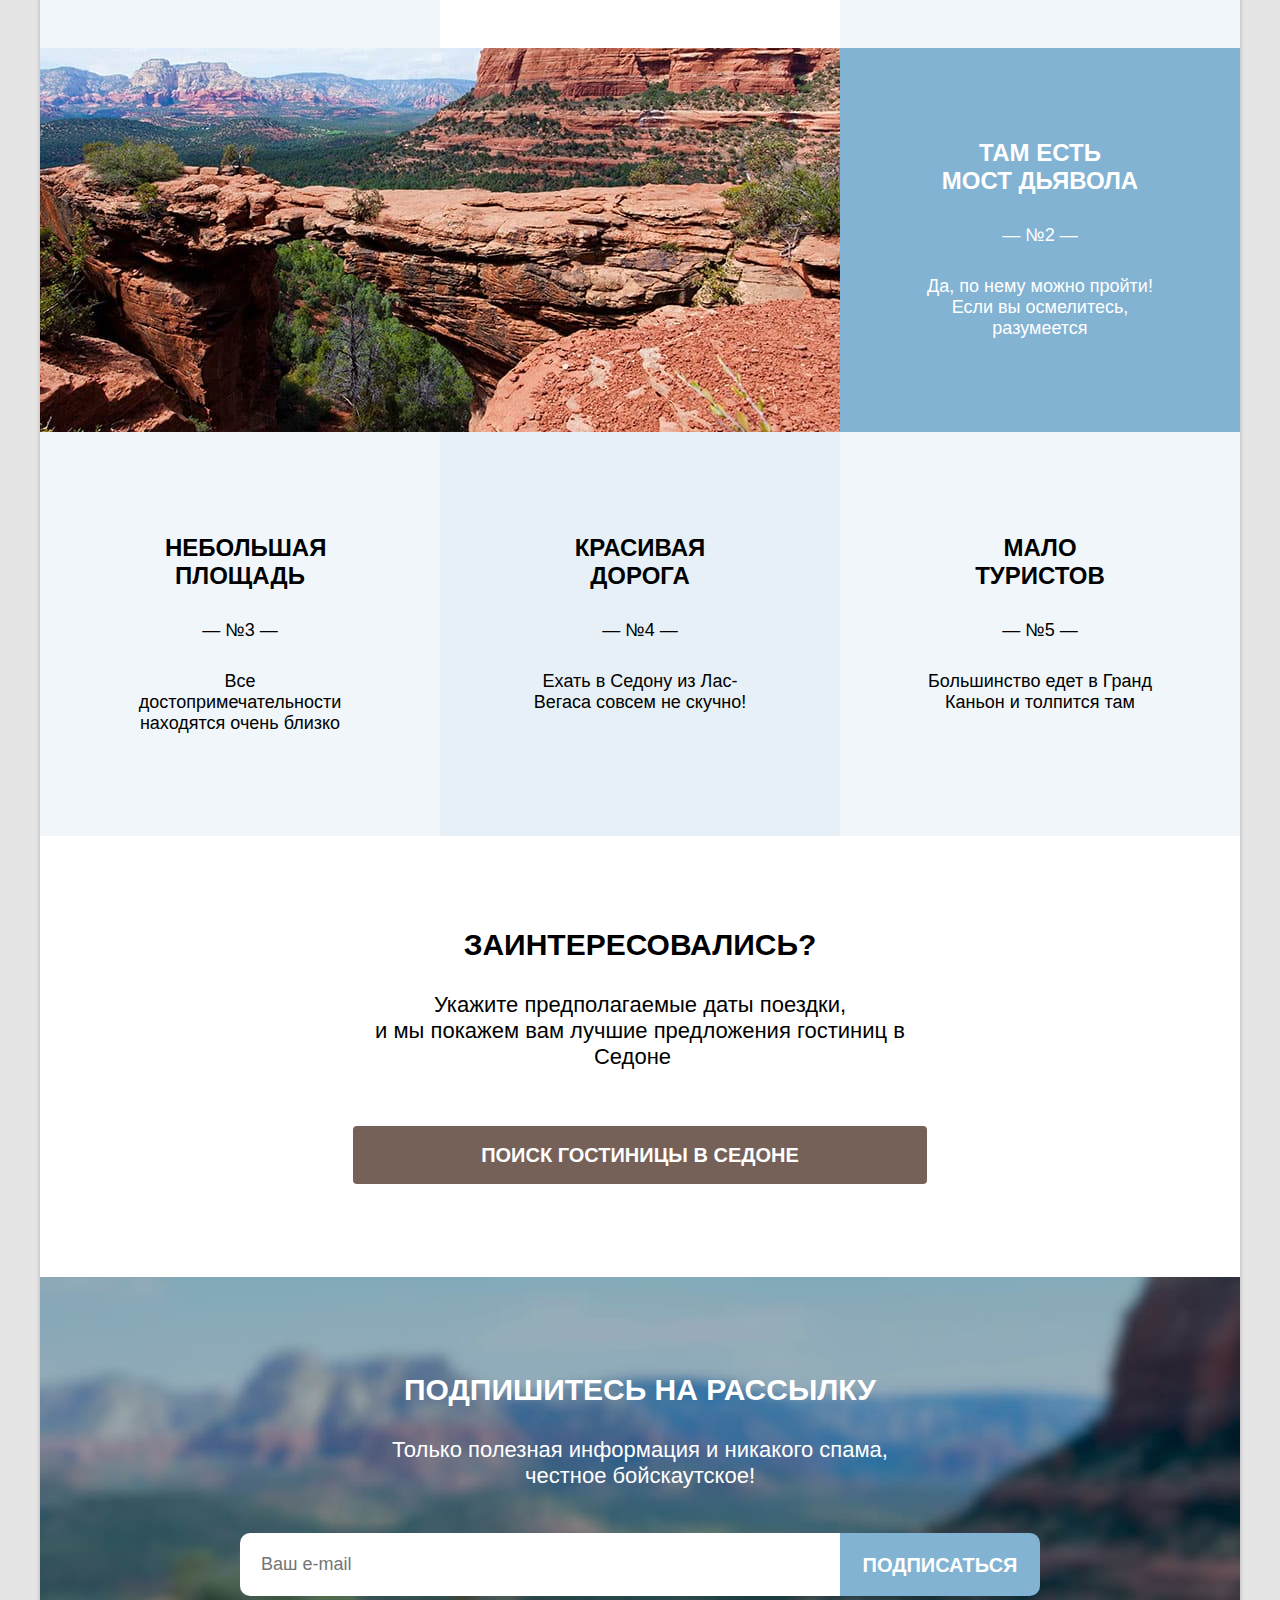
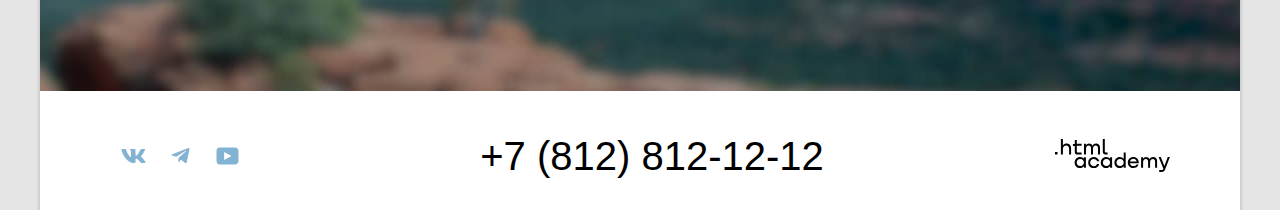
==== commit ae97111e: "исправляет ошибки после первой проверки" ====
--- a/index.html
+++ b/index.html
@@ -5,7 +5,7 @@
   <meta charset="utf-8" />
   <link rel="stylesheet" href="styles/styles.css">
   <title>HTML Academy: Седона</title>
-  <link rel="icon" href="../1719055-sedona-34/favicon.ico">
+  <link rel="icon" href="favicon.ico">
   <link rel="icon" type="image/png" href="favicon.png">
 </head>
 
@@ -77,7 +77,7 @@
           </li>
           <li class="advantages-item">
             <div class="advantages-item-text-sublist">
-              <h3 class="advantages-title housing">Жилье</h3>
+              <h3 class="advantages-title housing">Жильё</h3>
               <p class="advantages-description">Рекомендуем пожить<br> в настоящем мотеле,<br> всё как в кино!</p>
             </div>
           </li>
@@ -128,8 +128,9 @@
       <section class="hotel-search">
         <h2 class="visually-hidden">Поиск отеля</h2>
         <p class="search-question">Заинтересовались?</p>
-        <p class="search-description">Укажите предполагаемые даты поездки,<br>и мы покажем вам лучшие предложения
-          гостиниц в Седоне</p>
+        <p class="search-description">Укажите предполагаемые даты поездки,<br> <span class="search-text"> и мы покажем
+            вам лучшие предложения
+            гостиниц в Седоне</span></p>
         <a class="button button-hotel-search" href="#modal-window">Поиск гостиницы в Седоне</a>
       </section>
     </main>
@@ -137,7 +138,7 @@
       <section class="newsletter-index">
         <h2 class="page-footer-title">Подпишитесь на рассылку</h2>
         <p class="page-footer-text">Только полезная информация и никакого спама, <br> честное бойскаутское!</p>
-        <form class="newsletter-form" action="#" method="post">
+        <form class="newsletter-form" action="https://echo.htmlacademy.ru/" method="post">
           <label class="visually-hidden" for="newsletter-email">Email</label>
           <input class="field" type="email" placeholder="Ваш e-mail" name="newsletter-email" id="newsletter-email"
             required />
@@ -203,7 +204,7 @@
     <div id="modal-window" class="modal-container">
       <div class="modal modal-hotel-search">
         <section class="modal-content">
-          <button class="modal-close-button">
+          <button class="modal-close-button" type="button">
             <span class="visually-hidden">Закрыть</span>
           </button>
           <h2 class="modal-title">Поиск гостиницы в Седоне</h2>
@@ -216,53 +217,58 @@
             <p class="modal-warning">Мы не можем отправить вас в прошлое</p>
             <p class="field-group">
               <label class="form-title departure" for="modal-departure">Дата Выезда:</label>
-              <input class="modal-departure-field modal-date-field modal-field" type="text" id="auth-password"
-                name="auth-password" placeholder="1 сентября 2021">
+              <input class="modal-departure-field modal-date-field modal-field" type="text" id="modal-departure"
+                name="modal-departure" placeholder="1 сентября 2021">
             </p>
             <p class="modal-warning-positive">На эти даты есть свободные номера. Пока есть.</p>
             <div class="modal-travellers">
               <p class="field-group">
                 <label class="form-title adults" for="modal-adults">Взрослые:</label>
               <div class="modal-field-container field-adults">
-                <button class="modal-form-button button-minus"><svg class="minus-icon"
-                    xmlns="http://www.w3.org/2000/svg" width="13" height="1" viewBox="0 0 13 1">
+                <button class="modal-form-button button-minus" type="button">
+                  <svg class="minus-icon" aria-label="Minus-icon." xmlns="http://www.w3.org/2000/svg" width="13"
+                    height="1" viewBox="0 0 13 1">
                     <path d="M0 0L0 1L13 1V0L0 0Z" />
-                  </svg></button>
+                  </svg>
+                </button>
                 <input class="modal-person-field modal-field" type="text" id="modal-adults" name="modal-adults"
                   placeholder="2">
-                <button class="modal-form-button button-plus"><svg class="minus-icon" xmlns="http://www.w3.org/2000/svg"
-                    width="13" height="13" viewBox="0 0 13 13">
+                <button class="modal-form-button button-plus" type="button">
+                  <svg class="plus-icon" aria-label="Plus-icon." xmlns="http://www.w3.org/2000/svg" width="13"
+                    height="13" viewBox="0 0 13 13">
                     <g>
                       <path d="M13 6H7V0H6V6H0V7H6V13H7V7H13V6Z" />
                     </g>
-                  </svg></button>
+                  </svg>
+                </button>
               </div>
-              </p>
               <p class="field-group">
                 <label class="form-title children" for="modal-children">Дети:</label>
                 <span class="tooltip">
-                  <button class="tooltip-toggle" type="button" aria-labelledby="tooltip-label">
-                  </button>
+                  <button class="tooltip-toggle" type="button" aria-labelledby="tooltip-label"></button>
                   <span class="tooltip-text" role="tooltip" id="tooltip-label">Укажите количество детей, которые будут
                     с вами, возраст которых от 6 до 18 лет. Дети до 6 лет размещаются бесплатно.</span>
                 </span>
               <div class="modal-field-container">
-                <button class="modal-form-button button-minus"><svg class="minus-icon"
-                    xmlns="http://www.w3.org/2000/svg" width="13" height="1" viewBox="0 0 13 1">
+                <button class="modal-form-button button-minus" type="button">
+                  <svg class="minus-icon" aria-label="Minus-icon." xmlns="http://www.w3.org/2000/svg" width="13"
+                    height="1" viewBox="0 0 13 1">
                     <path d="M0 0L0 1L13 1V0L0 0Z" />
-                  </svg></button>
+                  </svg>
+                </button>
                 <input class="modal-person-field modal-field" type="text" id="modal-children" name="modal-children"
                   placeholder="1">
-                <button class="modal-form-button button-plus"><svg class="plus-icon" xmlns="http://www.w3.org/2000/svg"
-                    width="13" height="13" viewBox="0 0 13 13">
+                <button class="modal-form-button button-plus" type="button">
+                  <svg class="plus-icon" aria-label="Plus-icon." xmlns="http://www.w3.org/2000/svg" width="13"
+                    height="13" viewBox="0 0 13 13">
                     <g>
                       <path d="M13 6H7V0H6V6H0V7H6V13H7V7H13V6Z" />
                     </g>
-                  </svg></button>
+                  </svg>
+                </button>
               </div>
-              </p>
-            </div>
-            <button class="button modal-search-button">Найти</button>
+            </div>
+            <button class="button modal-search-button" type="submit">Найти</button>
           </form>
         </section>
       </div>
--- a/styles/styles.css
+++ b/styles/styles.css
@@ -283,7 +283,7 @@
   background-image: url("../images/background-images/index-background.jpeg");
   background-repeat: no-repeat;
   background-size: 100% auto;
-  background-color: #82b3d3;
+  background-color: #68a2ca;
 }
 .main-logo {
   display: block;
@@ -490,6 +490,9 @@
   padding: 0;
   margin: 0;
   margin-bottom: 56px;
+}
+.search-text {
+  margin-right: 15px;
 }
 .button-hotel-search {
   display: block;
@@ -528,6 +531,7 @@
 .footer-social-list {
   margin: 0;
   padding: 0;
+  max-width: 142px;
   list-style-type: none;
   color: #000000;
   display: -webkit-box;
@@ -724,6 +728,8 @@
 .breadcrumbs-item, .breadcrumbs-link {
   margin: 0;
   margin-right: 10px;
+  text-decoration: none;
+  color: inherit;
 }
 .breadcrumbs-item:last-child {
   margin-left: 0;
@@ -818,6 +824,10 @@
           appearance: none;
   margin: 0;
 }
+.hotel-price {
+    -moz-appearance:textfield;
+}
+
 .hotel-min-price {
   border-radius: 4px 0 0 4px;
 }
@@ -919,8 +929,11 @@
 }
 .control-input[type="checkbox"]:focus + .control-mark {
   background-color: rgba(255, 255, 255, 0.6);
-  border: 3px solid #83b3d3;
-  outline: 0;
+  outline: 3px solid #83b3d3;
+}
+.control-input[type="checkbox"]:focus {
+  background-color: rgba(255, 255, 255, 0.6);
+  outline: 3px solid #83b3d3;
 }
 .control-input[type="checkbox"]:checked + .control-mark::after {
   position: absolute;
@@ -981,7 +994,9 @@
       -ms-flex-align: center;
           align-items: center;
   margin: 0;
-  margin-left: auto;
+  flex-grow: 1;
+  flex-wrap: wrap;
+  margin-left: 70px;
   margin-top: auto;
   padding: 0;
 }
@@ -992,6 +1007,7 @@
   width: 160px;
   margin: 0;
   margin-bottom: 15px;
+  box-sizing: border-box;
 }
 .button-reset {
   font-size: 16px;
@@ -1024,6 +1040,7 @@
   font-size: 18px;
   font-family: inherit;
   line-height: 21px;
+  background-color: #ffffff;
   border: 2px solid #e5e5e5;
   border-radius: 4px;
   -webkit-appearance: none;
@@ -1039,6 +1056,10 @@
           appearance: none;
   margin: 0;
 }
+.select-control {
+  -moz-appearance: none;
+}
+
 .select-control:hover,
 .select-control:focus {
   border-color: #68a2ca;
@@ -1060,6 +1081,7 @@
   font-size: 18px;
   font-family: inherit;
   line-height: 21px;
+  background-color: #ffffff;
   border: 2px solid #e5e5e5;
   border-radius: 4px;
   margin-left: 52px;
@@ -1592,7 +1614,7 @@
 .plus-icon:hover {
   fill: #000000;
 }
-.button-minus:focus {
+.minus-icon:focus {
   fill: #000000;
   border: 3px solid #83b3d3;
   outline: none;
